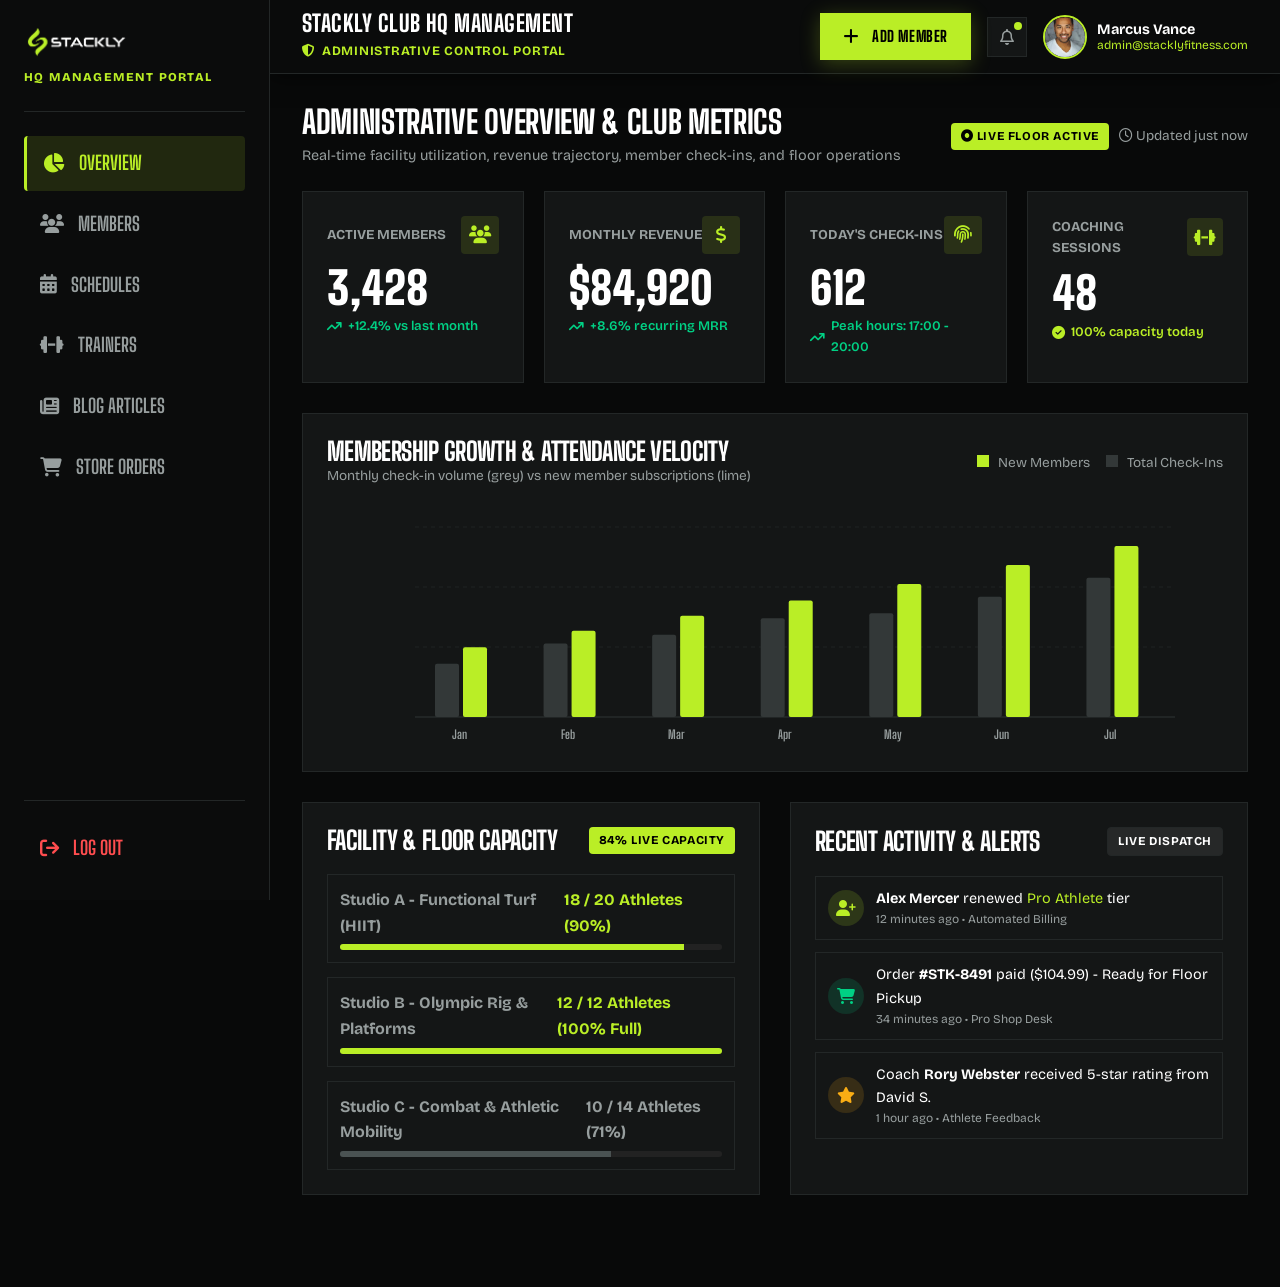
==== admin-dashboard.html @ 4cd37dce "Add files via upload" ====
<!DOCTYPE html>
<html lang="en">
<head>
  <meta charset="UTF-8">
  <meta name="viewport" content="width=device-width, initial-scale=1.0">
  <title>Admin Dashboard – Stackly Fitness Club Management</title>
  
  <link rel="preconnect" href="https://fonts.googleapis.com">
  <link rel="preconnect" href="https://fonts.gstatic.com" crossorigin>
  <link href="https://fonts.googleapis.com/css2?family=Big+Shoulders+Display:wght@400;600;700;800;900&family=Bricolage+Grotesque:opsz,wght@12..96,300;400;500;600;700;800&display=swap" rel="stylesheet">
    <!-- Google Material Symbols Outlined -->
  <link rel="stylesheet" href="https://fonts.googleapis.com/css2?family=Material+Symbols+Outlined:opsz,wght,FILL,GRAD@20..48,100..700,0..1,-50..200">
<link rel="stylesheet" href="https://cdnjs.cloudflare.com/ajax/libs/font-awesome/6.5.1/css/all.min.css">
  
  <link rel="stylesheet" href="css/style.css">
  <link rel="stylesheet" href="css/pages.css">
</head>
<body>

  <div class="dashboard-layout">
    <!-- Sidebar -->
    <aside class="dashboard-sidebar">
      <div>
        <div class="dashboard-logo-area">
          <a href="index.html" class="site-logo">
            <img src="images/stackly-logo-dark.webp" alt="Stackly Logo" style="height: 36px;">
          </a>
          <div style="font-size: 0.75rem; text-transform: uppercase; color: var(--color-primary); font-weight: 800; letter-spacing: 0.1em; margin-top: 8px;">
            HQ MANAGEMENT PORTAL
          </div>
        </div>

        <nav class="dashboard-menu">
          <a href="#overview-section" class="dash-menu-item active" data-tab="overview-section">
            <i class="fa-solid fa-chart-pie"></i> Overview
          </a>
          <a href="#members-section" class="dash-menu-item" data-tab="members-section">
            <i class="fa-solid fa-users"></i> Members
          </a>
          <a href="#schedules-section" class="dash-menu-item" data-tab="schedules-section">
            <i class="fa-solid fa-calendar-days"></i> Schedules
          </a>
          <a href="#trainers-section" class="dash-menu-item" data-tab="trainers-section">
            <i class="fa-solid fa-dumbbell"></i> Trainers
          </a>
          <a href="#blog-section" class="dash-menu-item" data-tab="blog-section">
            <i class="fa-solid fa-newspaper"></i> Blog Articles
          </a>
          <a href="#orders-section" class="dash-menu-item" data-tab="orders-section">
            <i class="fa-solid fa-cart-shopping"></i> Store Orders
          </a>
        </nav>
      </div>

      <div>
        <div style="padding-top: 20px; border-top: 1px solid var(--color-dark-border);">
          <a href="login.html" class="dash-menu-item" style="color: var(--color-danger);">
            <i class="fa-solid fa-arrow-right-from-bracket"></i> Log Out
          </a>
        </div>
      </div>
    </aside>

    <!-- Main Content -->
    <main class="dashboard-main">
      <!-- Topbar -->
      <div class="dashboard-topbar">
        <div style="display: flex; align-items: center; gap: 16px;">
          <button id="sidebar-toggle-btn" class="btn btn-outline btn-sm" style="padding: 8px 12px;" aria-label="Toggle Navigation">
            <i class="fa-solid fa-bars"></i>
          </button>
          <div>
            <h2 style="font-size: 1.45rem; color: #fff; margin-bottom: 2px; font-family: var(--font-heading); text-transform: uppercase; letter-spacing: 0.02em;">STACKLY CLUB HQ MANAGEMENT</h2>
            <span style="font-size: 0.8rem; color: var(--color-primary); font-weight: 700; text-transform: uppercase; letter-spacing: 0.06em; display: inline-flex; align-items: center; gap: 6px;">
              <i class="fa-solid fa-shield-halved"></i> Administrative Control Portal
            </span>
          </div>
        </div>

        <div class="dash-user-area">
          <a href="404.html" id="btn-add-member-modal" class="btn btn-primary btn-sm" style="text-decoration: none;">
            <i class="fa-solid fa-plus"></i> Add Member
          </a>

          <div id="admin-bell-btn" style="position: relative; width: 40px; height: 40px; display: flex; align-items: center; justify-content: center; background-color: var(--color-dark-surface); border: 1px solid var(--color-dark-border); cursor: pointer;" title="Notifications">
            <i class="fa-regular fa-bell"></i>
            <span style="position: absolute; top: 4px; right: 4px; width: 8px; height: 8px; background-color: var(--color-primary); border-radius: 50%;"></span>
          </div>

          <div style="display: flex; align-items: center; gap: 10px;">
            <img src="images/avatar-2.webp" alt="Admin Avatar" class="dash-avatar">
            <div style="display: flex; flex-direction: column; justify-content: center; min-width: 0;">
              <div id="admin-profile-name" style="font-weight: 700; color: #fff; font-size: 0.9rem; line-height: 1.2; white-space: nowrap; overflow: hidden; text-overflow: ellipsis; max-width: 180px;">Marcus Vance</div>
              <div id="admin-profile-email" style="font-size: 0.75rem; color: var(--color-primary); line-height: 1.2; white-space: nowrap; overflow: hidden; text-overflow: ellipsis; max-width: 180px;">admin@stacklyfitness.com</div>
            </div>
          </div>
        </div>
      </div>

      <!-- Dashboard Content Area -->
      <div class="dashboard-content">

        <!-- ================= 1. OVERVIEW SECTION ================= -->
        <section id="overview-section" class="dash-tab-content active">
          <div class="dash-section-header">
            <div>
              <h2 class="dash-section-title">ADMINISTRATIVE OVERVIEW &amp; CLUB METRICS</h2>
              <p class="dash-section-subtitle">Real-time facility utilization, revenue trajectory, member check-ins, and floor operations</p>
            </div>
            <div style="display: flex; align-items: center; gap: 10px;">
              <span class="badge badge-lime"><i class="fa-solid fa-circle-dot fa-fade"></i> LIVE FLOOR ACTIVE</span>
              <span style="font-size: 0.85rem; color: var(--color-text-light);"><i class="fa-regular fa-clock"></i> Updated just now</span>
            </div>
          </div>

          <!-- Metrics Row -->
          <div class="dash-metrics-grid">
            <div class="metric-card">
              <div class="metric-header">
                <span class="text-muted" style="font-size: 0.85rem; text-transform: uppercase; font-weight: 700;">Active Members</span>
                <div class="metric-icon"><i class="fa-solid fa-users"></i></div>
              </div>
              <div class="metric-value" id="admin-active-members-count">3,428</div>
              <div class="metric-change up"><i class="fa-solid fa-arrow-trend-up"></i> +12.4% vs last month</div>
            </div>

            <div class="metric-card">
              <div class="metric-header">
                <span class="text-muted" style="font-size: 0.85rem; text-transform: uppercase; font-weight: 700;">Monthly Revenue</span>
                <div class="metric-icon"><i class="fa-solid fa-dollar-sign"></i></div>
              </div>
              <div class="metric-value">$84,920</div>
              <div class="metric-change up"><i class="fa-solid fa-arrow-trend-up"></i> +8.6% recurring MRR</div>
            </div>

            <div class="metric-card">
              <div class="metric-header">
                <span class="text-muted" style="font-size: 0.85rem; text-transform: uppercase; font-weight: 700;">Today's Check-Ins</span>
                <div class="metric-icon"><i class="fa-solid fa-fingerprint"></i></div>
              </div>
              <div class="metric-value">612</div>
              <div class="metric-change up"><i class="fa-solid fa-arrow-trend-up"></i> Peak hours: 17:00 - 20:00</div>
            </div>

            <div class="metric-card">
              <div class="metric-header">
                <span class="text-muted" style="font-size: 0.85rem; text-transform: uppercase; font-weight: 700;">Coaching Sessions</span>
                <div class="metric-icon"><i class="fa-solid fa-dumbbell"></i></div>
              </div>
              <div class="metric-value">48</div>
              <div class="metric-change" style="color: var(--color-primary);"><i class="fa-solid fa-circle-check"></i> 100% capacity today</div>
            </div>
          </div>

          <!-- SVG Analytics Chart -->
          <div class="chart-box">
            <div class="dash-card-header">
              <div>
                <h3 class="dash-card-title">MEMBERSHIP GROWTH &amp; ATTENDANCE VELOCITY</h3>
                <p style="font-size: 0.85rem; color: var(--color-text-light);">Monthly check-in volume (grey) vs new member subscriptions (lime)</p>
              </div>
              <div style="display: flex; gap: 16px; font-size: 0.85rem; align-items: center;">
                <span><span style="display:inline-block; width: 12px; height: 12px; background-color: var(--color-primary); margin-right: 6px;"></span> New Members</span>
                <span><span style="display:inline-block; width: 12px; height: 12px; background-color: #333838; margin-right: 6px;"></span> Total Check-Ins</span>
              </div>
            </div>
            <div id="admin-analytics-chart" class="svg-chart-wrap">
              <!-- Injected by js/dashboard.js -->
            </div>
          </div>

          <!-- Overview 2-Column Summary Cards -->
          <div class="dash-two-col">
            <!-- Facility Live Status -->
            <div class="dash-table-card">
              <div class="dash-card-header">
                <h3 class="dash-card-title">FACILITY &amp; FLOOR CAPACITY</h3>
                <span class="badge badge-lime">84% Live Capacity</span>
              </div>
              <div style="display: flex; flex-direction: column; gap: 14px;">
                <div style="padding: 12px; background-color: var(--color-dark-surface); border: 1px solid var(--color-dark-border);">
                  <div style="display: flex; justify-content: space-between; margin-bottom: 6px;">
                    <strong>Studio A - Functional Turf (HIIT)</strong>
                    <span class="text-lime" style="font-weight: 700;">18 / 20 Athletes (90%)</span>
                  </div>
                  <div style="width: 100%; height: 6px; background-color: #222; border-radius: 3px; overflow: hidden;">
                    <div style="width: 90%; height: 100%; background-color: var(--color-primary);"></div>
                  </div>
                </div>
                <div style="padding: 12px; background-color: var(--color-dark-surface); border: 1px solid var(--color-dark-border);">
                  <div style="display: flex; justify-content: space-between; margin-bottom: 6px;">
                    <strong>Studio B - Olympic Rig &amp; Platforms</strong>
                    <span class="text-lime" style="font-weight: 700;">12 / 12 Athletes (100% Full)</span>
                  </div>
                  <div style="width: 100%; height: 6px; background-color: #222; border-radius: 3px; overflow: hidden;">
                    <div style="width: 100%; height: 100%; background-color: var(--color-primary);"></div>
                  </div>
                </div>
                <div style="padding: 12px; background-color: var(--color-dark-surface); border: 1px solid var(--color-dark-border);">
                  <div style="display: flex; justify-content: space-between; margin-bottom: 6px;">
                    <strong>Studio C - Combat &amp; Athletic Mobility</strong>
                    <span style="color: var(--color-text-light); font-weight: 700;">10 / 14 Athletes (71%)</span>
                  </div>
                  <div style="width: 100%; height: 6px; background-color: #222; border-radius: 3px; overflow: hidden;">
                    <div style="width: 71%; height: 100%; background-color: #4a5252;"></div>
                  </div>
                </div>
              </div>
            </div>

            <!-- Operations Dispatch & Activity Log -->
            <div class="dash-table-card">
              <div class="dash-card-header">
                <h3 class="dash-card-title">RECENT ACTIVITY &amp; ALERTS</h3>
                <span class="badge badge-dark">Live Dispatch</span>
              </div>
              <div style="display: flex; flex-direction: column; gap: 12px;">
                <div style="display: flex; align-items: center; gap: 12px; padding: 10px 12px; background-color: var(--color-dark-surface); border: 1px solid var(--color-dark-border);">
                  <div style="width: 36px; height: 36px; border-radius: 50%; background-color: rgba(186, 238, 38, 0.15); color: var(--color-primary); display: flex; align-items: center; justify-content: center;"><i class="fa-solid fa-user-plus"></i></div>
                  <div style="flex: 1;">
                    <div style="font-size: 0.9rem; color: #fff;"><strong>Alex Mercer</strong> renewed <span class="text-lime">Pro Athlete</span> tier</div>
                    <div style="font-size: 0.75rem; color: var(--color-text-light);">12 minutes ago • Automated Billing</div>
                  </div>
                </div>
                <div style="display: flex; align-items: center; gap: 12px; padding: 10px 12px; background-color: var(--color-dark-surface); border: 1px solid var(--color-dark-border);">
                  <div style="width: 36px; height: 36px; border-radius: 50%; background-color: rgba(0, 208, 132, 0.15); color: var(--color-success); display: flex; align-items: center; justify-content: center;"><i class="fa-solid fa-cart-shopping"></i></div>
                  <div style="flex: 1;">
                    <div style="font-size: 0.9rem; color: #fff;">Order <strong>#STK-8491</strong> paid ($104.99) - Ready for Floor Pickup</div>
                    <div style="font-size: 0.75rem; color: var(--color-text-light);">34 minutes ago • Pro Shop Desk</div>
                  </div>
                </div>
                <div style="display: flex; align-items: center; gap: 12px; padding: 10px 12px; background-color: var(--color-dark-surface); border: 1px solid var(--color-dark-border);">
                  <div style="width: 36px; height: 36px; border-radius: 50%; background-color: rgba(250, 173, 20, 0.15); color: #faad14; display: flex; align-items: center; justify-content: center;"><i class="fa-solid fa-star"></i></div>
                  <div style="flex: 1;">
                    <div style="font-size: 0.9rem; color: #fff;">Coach <strong>Rory Webster</strong> received 5-star rating from David S.</div>
                    <div style="font-size: 0.75rem; color: var(--color-text-light);">1 hour ago • Athlete Feedback</div>
                  </div>
                </div>
              </div>
            </div>
          </div>
        </section>

        <!-- ================= 2. MEMBERS SECTION ================= -->
        <section id="members-section" class="dash-tab-content">
          <div class="dash-section-header">
            <div>
              <h2 class="dash-section-title">ATHLETE &amp; MEMBER ROSTER</h2>
              <p class="dash-section-subtitle">Manage memberships, plan tiers, personal trainer assignments, and registration status</p>
            </div>
            <a href="404.html" class="btn btn-primary btn-sm btn-trigger-add-member" style="text-decoration: none;">
              <i class="fa-solid fa-plus"></i> Register New Member
            </a>
          </div>

          <!-- Members Quick Stats -->
          <div class="dash-metrics-grid">
            <div class="metric-card">
              <div class="metric-header">
                <span class="text-muted" style="font-size: 0.85rem; text-transform: uppercase; font-weight: 700;">Total Members</span>
                <div class="metric-icon"><i class="fa-solid fa-address-book"></i></div>
              </div>
              <div class="metric-value">3,428</div>
              <div class="metric-change up"><i class="fa-solid fa-arrow-trend-up"></i> +46 this week</div>
            </div>
            <div class="metric-card">
              <div class="metric-header">
                <span class="text-muted" style="font-size: 0.85rem; text-transform: uppercase; font-weight: 700;">Active Subscriptions</span>
                <div class="metric-icon"><i class="fa-solid fa-id-card"></i></div>
              </div>
              <div class="metric-value">3,110</div>
              <div class="metric-change up"><i class="fa-solid fa-circle-check"></i> 90.7% retention</div>
            </div>
            <div class="metric-card">
              <div class="metric-header">
                <span class="text-muted" style="font-size: 0.85rem; text-transform: uppercase; font-weight: 700;">Pending Induction</span>
                <div class="metric-icon"><i class="fa-solid fa-clock"></i></div>
              </div>
              <div class="metric-value">184</div>
              <div class="metric-change" style="color: #faad14;"><i class="fa-solid fa-bell"></i> Scan required</div>
            </div>
            <div class="metric-card">
              <div class="metric-header">
                <span class="text-muted" style="font-size: 0.85rem; text-transform: uppercase; font-weight: 700;">Grace Period / Expired</span>
                <div class="metric-icon"><i class="fa-solid fa-triangle-exclamation"></i></div>
              </div>
              <div class="metric-value">134</div>
              <div class="metric-change down"><i class="fa-solid fa-arrow-trend-down"></i> -3.8% churn</div>
            </div>
          </div>

          <!-- Members Table Card -->
          <div class="dash-table-card">
            <div class="dash-card-header">
              <div>
                <h3 class="dash-card-title">REGISTERED ATHLETES DIRECTORY</h3>
                <p style="font-size: 0.85rem; color: var(--color-text-light);">Search, filter, edit, or remove member accounts</p>
              </div>
              <div style="display: flex; gap: 8px; flex-wrap: wrap;">
                <button class="shop-pill dash-filter-btn active" data-filter-group="members" data-status="all" style="font-size: 0.85rem; padding: 6px 14px;">All</button>
                <button class="shop-pill dash-filter-btn" data-filter-group="members" data-status="active" style="font-size: 0.85rem; padding: 6px 14px;">Active</button>
                <button class="shop-pill dash-filter-btn" data-filter-group="members" data-status="pending" style="font-size: 0.85rem; padding: 6px 14px;">Pending</button>
                <button class="shop-pill dash-filter-btn" data-filter-group="members" data-status="expired" style="font-size: 0.85rem; padding: 6px 14px;">Expired</button>
              </div>
            </div>

            <div style="overflow-x: auto;">
              <table class="dash-table" id="members-table">
                <thead>
                  <tr>
                    <th>Member Name</th>
                    <th>Email</th>
                    <th>Tier Plan</th>
                    <th>Trainer Assigned</th>
                    <th>Joined Date</th>
                    <th>Status</th>
                    <th>Actions</th>
                  </tr>
                </thead>
                <tbody id="members-table-body">
                  <tr class="member-data-row" data-status="active">
                    <td>
                      <div style="display: flex; align-items: center; gap: 10px;">
                        <img src="images/avatar-1.webp" alt="Alex Mercer" style="width: 32px; height: 32px; border-radius: 50%; object-fit: cover;">
                        <strong>Alex Mercer</strong>
                      </div>
                    </td>
                    <td>alex.athlete@stackly.com</td>
                    <td><span class="badge badge-lime">Pro Athlete</span></td>
                    <td>Rory Webster</td>
                    <td style="color: var(--color-text-light); font-size: 0.85rem;">Oct 12, 2026</td>
                    <td><span class="status-badge status-active">Active</span></td>
                    <td>
                      <a href="404.html" class="btn btn-outline btn-sm btn-delete-row" title="Delete record"><i class="fa-solid fa-trash"></i></a>
                    </td>
                  </tr>
                  <tr class="member-data-row" data-status="active">
                    <td>
                      <div style="display: flex; align-items: center; gap: 10px;">
                        <img src="images/avatar-2.webp" alt="Sarah Jenkins" style="width: 32px; height: 32px; border-radius: 50%; object-fit: cover;">
                        <strong>Sarah Jenkins</strong>
                      </div>
                    </td>
                    <td>sarah.j@example.com</td>
                    <td><span class="badge badge-dark">Starter Tier</span></td>
                    <td>Unassigned</td>
                    <td style="color: var(--color-text-light); font-size: 0.85rem;">Oct 20, 2026</td>
                    <td><span class="status-badge status-active">Active</span></td>
                    <td>
                      <a href="404.html" class="btn btn-outline btn-sm btn-delete-row" title="Delete record"><i class="fa-solid fa-trash"></i></a>
                    </td>
                  </tr>
                  <tr class="member-data-row" data-status="pending">
                    <td>
                      <div style="display: flex; align-items: center; gap: 10px;">
                        <div style="width: 32px; height: 32px; border-radius: 50%; background: #2a2e2e; display: flex; align-items: center; justify-content: center; font-weight: 700; font-size: 0.8rem; color: #fff;">DS</div>
                        <strong>David Sterling</strong>
                      </div>
                    </td>
                    <td>david.s@example.com</td>
                    <td><span class="badge badge-lime">Elite VIP</span></td>
                    <td>Madelyn Donin</td>
                    <td style="color: var(--color-text-light); font-size: 0.85rem;">Nov 01, 2026</td>
                    <td><span class="status-badge status-pending">Pending Scan</span></td>
                    <td>
                      <a href="404.html" class="btn btn-outline btn-sm btn-delete-row" title="Delete record"><i class="fa-solid fa-trash"></i></a>
                    </td>
                  </tr>
                  <tr class="member-data-row" data-status="expired">
                    <td>
                      <div style="display: flex; align-items: center; gap: 10px;">
                        <div style="width: 32px; height: 32px; border-radius: 50%; background: #2a2e2e; display: flex; align-items: center; justify-content: center; font-weight: 700; font-size: 0.8rem; color: #fff;">JR</div>
                        <strong>Jessica Ryan</strong>
                      </div>
                    </td>
                    <td>jessica.r@example.com</td>
                    <td><span class="badge badge-dark">Pro Athlete</span></td>
                    <td>Adam Walker</td>
                    <td style="color: var(--color-text-light); font-size: 0.85rem;">Sep 15, 2026</td>
                    <td><span class="status-badge status-expired">Expired</span></td>
                    <td>
                      <a href="404.html" class="btn btn-outline btn-sm btn-delete-row" title="Delete record"><i class="fa-solid fa-trash"></i></a>
                    </td>
                  </tr>
                  <tr class="member-data-row" data-status="active">
                    <td>
                      <div style="display: flex; align-items: center; gap: 10px;">
                        <div style="width: 32px; height: 32px; border-radius: 50%; background: #2a2e2e; display: flex; align-items: center; justify-content: center; font-weight: 700; font-size: 0.8rem; color: #fff;">BO</div>
                        <strong>Brian O'Connor</strong>
                      </div>
                    </td>
                    <td>brian.o@example.com</td>
                    <td><span class="badge badge-lime">Elite VIP</span></td>
                    <td>Elena Rostova</td>
                    <td style="color: var(--color-text-light); font-size: 0.85rem;">Oct 28, 2026</td>
                    <td><span class="status-badge status-active">Active</span></td>
                    <td>
                      <a href="404.html" class="btn btn-outline btn-sm btn-delete-row" title="Delete record"><i class="fa-solid fa-trash"></i></a>
                    </td>
                  </tr>
                  <tr class="member-data-row" data-status="active">
                    <td>
                      <div style="display: flex; align-items: center; gap: 10px;">
                        <div style="width: 32px; height: 32px; border-radius: 50%; background: #2a2e2e; display: flex; align-items: center; justify-content: center; font-weight: 700; font-size: 0.8rem; color: #fff;">MV</div>
                        <strong>Marcus Vance Jr.</strong>
                      </div>
                    </td>
                    <td>marcus.v@example.com</td>
                    <td><span class="badge badge-lime">Pro Athlete</span></td>
                    <td>Rory Webster</td>
                    <td style="color: var(--color-text-light); font-size: 0.85rem;">Nov 02, 2026</td>
                    <td><span class="status-badge status-active">Active</span></td>
                    <td>
                      <a href="404.html" class="btn btn-outline btn-sm btn-delete-row" title="Delete record"><i class="fa-solid fa-trash"></i></a>
                    </td>
                  </tr>
                  <tr class="member-data-row" data-status="active">
                    <td>
                      <div style="display: flex; align-items: center; gap: 10px;">
                        <div style="width: 32px; height: 32px; border-radius: 50%; background: #2a2e2e; display: flex; align-items: center; justify-content: center; font-weight: 700; font-size: 0.8rem; color: #fff;">CZ</div>
                        <strong>Chloe Zhao</strong>
                      </div>
                    </td>
                    <td>chloe.z@example.com</td>
                    <td><span class="badge badge-dark">Starter Tier</span></td>
                    <td>Adam Walker</td>
                    <td style="color: var(--color-text-light); font-size: 0.85rem;">Nov 04, 2026</td>
                    <td><span class="status-badge status-active">Active</span></td>
                    <td>
                      <a href="404.html" class="btn btn-outline btn-sm btn-delete-row" title="Delete record"><i class="fa-solid fa-trash"></i></a>
                    </td>
                  </tr>
                </tbody>
              </table>
            </div>
          </div>
        </section>

        <!-- ================= 3. SCHEDULES SECTION ================= -->
        <section id="schedules-section" class="dash-tab-content">
          <span id="schedule-section" style="position: absolute; top: -80px; visibility: hidden;"></span>
          <div class="dash-section-header">
            <div>
              <h2 class="dash-section-title">MASTER CLASS &amp; TRAINING SCHEDULE</h2>
              <p class="dash-section-subtitle">Real-time floor scheduling, studio zoning, coach allocation, and athlete booking rosters</p>
            </div>
            <a href="404.html" class="btn btn-primary btn-sm" style="text-decoration: none;">
              <i class="fa-solid fa-calendar-plus"></i> Schedule New Class
            </a>
          </div>

          <!-- Schedules Quick Metrics -->
          <div class="dash-metrics-grid">
            <div class="metric-card">
              <div class="metric-header">
                <span class="text-muted" style="font-size: 0.85rem; text-transform: uppercase; font-weight: 700;">Classes Today</span>
                <div class="metric-icon"><i class="fa-solid fa-calendar-days"></i></div>
              </div>
              <div class="metric-value">18</div>
              <div class="metric-change up"><i class="fa-solid fa-bolt"></i> 100% on schedule</div>
            </div>
            <div class="metric-card">
              <div class="metric-header">
                <span class="text-muted" style="font-size: 0.85rem; text-transform: uppercase; font-weight: 700;">Athlete Bookings</span>
                <div class="metric-icon"><i class="fa-solid fa-users-viewfinder"></i></div>
              </div>
              <div class="metric-value">246</div>
              <div class="metric-change up"><i class="fa-solid fa-arrow-trend-up"></i> +18 vs yesterday</div>
            </div>
            <div class="metric-card">
              <div class="metric-header">
                <span class="text-muted" style="font-size: 0.85rem; text-transform: uppercase; font-weight: 700;">Floor Fill Rate</span>
                <div class="metric-icon"><i class="fa-solid fa-chart-pie"></i></div>
              </div>
              <div class="metric-value">92%</div>
              <div class="metric-change" style="color: var(--color-primary);"><i class="fa-solid fa-fire"></i> High demand</div>
            </div>
            <div class="metric-card">
              <div class="metric-header">
                <span class="text-muted" style="font-size: 0.85rem; text-transform: uppercase; font-weight: 700;">Active Studios</span>
                <div class="metric-icon"><i class="fa-solid fa-door-open"></i></div>
              </div>
              <div class="metric-value">4 / 4</div>
              <div class="metric-change up"><i class="fa-solid fa-circle-check"></i> All operational</div>
            </div>
          </div>

          <!-- Schedules Table Card -->
          <div class="dash-table-card">
            <div class="dash-card-header">
              <div>
                <h3 class="dash-card-title">TODAY'S MASTER CLASS TIMETABLE</h3>
                <p style="font-size: 0.85rem; color: var(--color-text-light);">Live class schedule across Studio A, Studio B, Studio C, and Main Floor</p>
              </div>
              <div style="display: flex; gap: 8px; flex-wrap: wrap;">
                <button class="shop-pill dash-filter-btn active" data-filter-group="schedules" data-status="all" style="font-size: 0.85rem; padding: 6px 14px;">All Sessions</button>
                <button class="shop-pill dash-filter-btn" data-filter-group="schedules" data-status="morning" style="font-size: 0.85rem; padding: 6px 14px;">Morning</button>
                <button class="shop-pill dash-filter-btn" data-filter-group="schedules" data-status="afternoon" style="font-size: 0.85rem; padding: 6px 14px;">Afternoon</button>
                <button class="shop-pill dash-filter-btn" data-filter-group="schedules" data-status="evening" style="font-size: 0.85rem; padding: 6px 14px;">Evening</button>
              </div>
            </div>

            <div style="overflow-x: auto;">
              <table class="dash-table" id="schedules-table">
                <thead>
                  <tr>
                    <th>Time Slot</th>
                    <th>Class / Session Name</th>
                    <th>Studio / Zone</th>
                    <th>Lead Coach</th>
                    <th>Bookings / Cap</th>
                    <th>Intensity &amp; Focus</th>
                    <th>Status</th>
                    <th>Actions</th>
                  </tr>
                </thead>
                <tbody id="schedules-table-body">
                  <tr class="schedule-data-row" data-status="morning">
                    <td><strong style="color: var(--color-primary); font-family: var(--font-heading); font-size: 1.1rem;">06:00 AM - 07:00 AM</strong></td>
                    <td><strong>Sunrise HIIT Shred</strong></td>
                    <td><span class="badge badge-dark">Studio A - Functional Turf</span></td>
                    <td>
                      <div style="display: flex; align-items: center; gap: 8px;">
                        <img src="images/trainer-1.webp" alt="Rory Webster" style="width: 28px; height: 28px; border-radius: 50%; object-fit: cover;">
                        <span>Rory Webster</span>
                      </div>
                    </td>
                    <td><strong style="color: #fff;">18</strong> / 20 Registered</td>
                    <td><span class="badge badge-lime">Max Cardio</span></td>
                    <td><span class="status-badge status-active">Completed</span></td>
                    <td>
                      <a href="404.html" class="btn btn-outline btn-sm" title="View Roster"><i class="fa-solid fa-list-check"></i></a>
                    </td>
                  </tr>
                  <tr class="schedule-data-row" data-status="morning">
                    <td><strong style="color: var(--color-primary); font-family: var(--font-heading); font-size: 1.1rem;">08:30 AM - 09:45 AM</strong></td>
                    <td><strong>Olympic Barbell Mastery</strong></td>
                    <td><span class="badge badge-dark">Studio B - Olympic Rig</span></td>
                    <td>
                      <div style="display: flex; align-items: center; gap: 8px;">
                        <img src="images/trainer-3.webp" alt="Adam Walker" style="width: 28px; height: 28px; border-radius: 50%; object-fit: cover;">
                        <span>Adam Walker</span>
                      </div>
                    </td>
                    <td><strong style="color: var(--color-primary);">12 / 12 (Full)</strong></td>
                    <td><span class="badge badge-lime">Strength &amp; Power</span></td>
                    <td><span class="status-badge status-active">In Progress</span></td>
                    <td>
                      <a href="404.html" class="btn btn-outline btn-sm" title="View Roster"><i class="fa-solid fa-list-check"></i></a>
                    </td>
                  </tr>
                  <tr class="schedule-data-row" data-status="morning">
                    <td><strong style="color: var(--color-primary); font-family: var(--font-heading); font-size: 1.1rem;">10:30 AM - 11:30 AM</strong></td>
                    <td><strong>Core &amp; Functional Calisthenics</strong></td>
                    <td><span class="badge badge-dark">Studio A - Functional Turf</span></td>
                    <td>
                      <div style="display: flex; align-items: center; gap: 8px;">
                        <img src="images/trainer-2.webp" alt="Elena Rostova" style="width: 28px; height: 28px; border-radius: 50%; object-fit: cover;">
                        <span>Elena Rostova</span>
                      </div>
                    </td>
                    <td><strong style="color: var(--color-primary);">16 / 16 (Full)</strong></td>
                    <td><span class="badge badge-lime">Gymnastic Core</span></td>
                    <td><span class="status-badge status-active">In Progress</span></td>
                    <td>
                      <a href="404.html" class="btn btn-outline btn-sm" title="View Roster"><i class="fa-solid fa-list-check"></i></a>
                    </td>
                  </tr>
                  <tr class="schedule-data-row" data-status="afternoon">
                    <td><strong style="color: var(--color-primary); font-family: var(--font-heading); font-size: 1.1rem;">01:00 PM - 02:00 PM</strong></td>
                    <td><strong>Athletic Mobility &amp; Joint Flow</strong></td>
                    <td><span class="badge badge-dark">Studio C - Combat &amp; Mobility</span></td>
                    <td>
                      <div style="display: flex; align-items: center; gap: 8px;">
                        <img src="images/trainer-2.webp" alt="Madelyn Donin" style="width: 28px; height: 28px; border-radius: 50%; object-fit: cover;">
                        <span>Madelyn Donin</span>
                      </div>
                    </td>
                    <td><strong style="color: #fff;">10</strong> / 14 Registered</td>
                    <td><span class="badge badge-dark">Recovery Flow</span></td>
                    <td><span class="status-badge status-pending">Upcoming</span></td>
                    <td>
                      <a href="404.html" class="btn btn-outline btn-sm" title="View Roster"><i class="fa-solid fa-list-check"></i></a>
                    </td>
                  </tr>
                  <tr class="schedule-data-row" data-status="evening">
                    <td><strong style="color: var(--color-primary); font-family: var(--font-heading); font-size: 1.1rem;">05:30 PM - 06:45 PM</strong></td>
                    <td><strong>Hypertrophy Power Chest &amp; Arms</strong></td>
                    <td><span class="badge badge-dark">Main Strength Floor</span></td>
                    <td>
                      <div style="display: flex; align-items: center; gap: 8px;">
                        <img src="images/trainer-2.webp" alt="Madelyn Donin" style="width: 28px; height: 28px; border-radius: 50%; object-fit: cover;">
                        <span>Madelyn Donin</span>
                      </div>
                    </td>
                    <td><strong style="color: #fff;">15</strong> / 16 Registered</td>
                    <td><span class="badge badge-lime">Hypertrophy</span></td>
                    <td><span class="status-badge status-pending">Upcoming</span></td>
                    <td>
                      <a href="404.html" class="btn btn-outline btn-sm" title="View Roster"><i class="fa-solid fa-list-check"></i></a>
                    </td>
                  </tr>
                  <tr class="schedule-data-row" data-status="evening">
                    <td><strong style="color: var(--color-primary); font-family: var(--font-heading); font-size: 1.1rem;">07:00 PM - 08:15 PM</strong></td>
                    <td><strong>Elite Conditioning &amp; Boxing Blitz</strong></td>
                    <td><span class="badge badge-dark">Studio C - Combat &amp; Mobility</span></td>
                    <td>
                      <div style="display: flex; align-items: center; gap: 8px;">
                        <img src="images/trainer-1.webp" alt="Rory Webster" style="width: 28px; height: 28px; border-radius: 50%; object-fit: cover;">
                        <span>Rory Webster</span>
                      </div>
                    </td>
                    <td><strong style="color: var(--color-primary);">20 / 20 (Full)</strong></td>
                    <td><span class="badge badge-lime">Combat Endurance</span></td>
                    <td><span class="status-badge status-pending">Upcoming</span></td>
                    <td>
                      <a href="404.html" class="btn btn-outline btn-sm" title="View Roster"><i class="fa-solid fa-list-check"></i></a>
                    </td>
                  </tr>
                  <tr class="schedule-data-row" data-status="evening">
                    <td><strong style="color: var(--color-primary); font-family: var(--font-heading); font-size: 1.1rem;">08:30 PM - 09:30 PM</strong></td>
                    <td><strong>Late Night Heavy Squats &amp; Deadlifts</strong></td>
                    <td><span class="badge badge-dark">Studio B - Olympic Rig</span></td>
                    <td>
                      <div style="display: flex; align-items: center; gap: 8px;">
                        <img src="images/trainer-3.webp" alt="Adam Walker" style="width: 28px; height: 28px; border-radius: 50%; object-fit: cover;">
                        <span>Adam Walker</span>
                      </div>
                    </td>
                    <td><strong style="color: #fff;">9</strong> / 12 Registered</td>
                    <td><span class="badge badge-dark">Heavy Power</span></td>
                    <td><span class="status-badge status-pending">Upcoming</span></td>
                    <td>
                      <a href="404.html" class="btn btn-outline btn-sm" title="View Roster"><i class="fa-solid fa-list-check"></i></a>
                    </td>
                  </tr>
                </tbody>
              </table>
            </div>
          </div>
        </section>

        <!-- ================= 4. TRAINERS SECTION ================= -->
        <section id="trainers-section" class="dash-tab-content">
          <div class="dash-section-header">
            <div>
              <h2 class="dash-section-title">COACH ROSTER &amp; PERFORMANCE DIRECTORY</h2>
              <p class="dash-section-subtitle">Staff trainer assignments, weekly coaching loads, active client rosters, and athlete ratings</p>
            </div>
            <a href="404.html" class="btn btn-outline btn-sm">
              <i class="fa-solid fa-arrow-up-right-from-square"></i> View Public Bios
            </a>
          </div>

          <!-- Trainer Metrics -->
          <div class="dash-metrics-grid">
            <div class="metric-card">
              <div class="metric-header">
                <span class="text-muted" style="font-size: 0.85rem; text-transform: uppercase; font-weight: 700;">Certified Coaches</span>
                <div class="metric-icon"><i class="fa-solid fa-dumbbell"></i></div>
              </div>
              <div class="metric-value">6</div>
              <div class="metric-change up"><i class="fa-solid fa-circle-check"></i> All active &amp; certified</div>
            </div>
            <div class="metric-card">
              <div class="metric-header">
                <span class="text-muted" style="font-size: 0.85rem; text-transform: uppercase; font-weight: 700;">Active Client Roster</span>
                <div class="metric-icon"><i class="fa-solid fa-user-group"></i></div>
              </div>
              <div class="metric-value">142</div>
              <div class="metric-change up"><i class="fa-solid fa-arrow-trend-up"></i> +12 new clients</div>
            </div>
            <div class="metric-card">
              <div class="metric-header">
                <span class="text-muted" style="font-size: 0.85rem; text-transform: uppercase; font-weight: 700;">Average Rating</span>
                <div class="metric-icon"><i class="fa-solid fa-star"></i></div>
              </div>
              <div class="metric-value">4.96</div>
              <div class="metric-change" style="color: var(--color-primary);"><i class="fa-solid fa-star"></i> Based on 680 reviews</div>
            </div>
            <div class="metric-card">
              <div class="metric-header">
                <span class="text-muted" style="font-size: 0.85rem; text-transform: uppercase; font-weight: 700;">Weekly Floor Bookings</span>
                <div class="metric-icon"><i class="fa-solid fa-clock"></i></div>
              </div>
              <div class="metric-value">178 hrs</div>
              <div class="metric-change up"><i class="fa-solid fa-fire"></i> 94% roster utilization</div>
            </div>
          </div>

          <!-- Trainers Table Card -->
          <div class="dash-table-card">
            <div class="dash-card-header">
              <div>
                <h3 class="dash-card-title">MASTER COACH ROSTER</h3>
                <p style="font-size: 0.85rem; color: var(--color-text-light);">Monitor client load, specialty domains, weekly hours, and floor availability</p>
              </div>
              <div style="display: flex; gap: 8px; flex-wrap: wrap;">
                <button class="shop-pill dash-filter-btn active" data-filter-group="trainers" data-status="all" style="font-size: 0.85rem; padding: 6px 14px;">All Coaches</button>
                <button class="shop-pill dash-filter-btn" data-filter-group="trainers" data-status="floor" style="font-size: 0.85rem; padding: 6px 14px;">On Floor</button>
                <button class="shop-pill dash-filter-btn" data-filter-group="trainers" data-status="session" style="font-size: 0.85rem; padding: 6px 14px;">In Session</button>
                <button class="shop-pill dash-filter-btn" data-filter-group="trainers" data-status="admin" style="font-size: 0.85rem; padding: 6px 14px;">Admin Duty</button>
              </div>
            </div>

            <div style="overflow-x: auto;">
              <table class="dash-table" id="trainers-table">
                <thead>
                  <tr>
                    <th>Coach</th>
                    <th>Primary Specialization</th>
                    <th>Active Clients</th>
                    <th>Weekly Hours</th>
                    <th>Athlete Rating</th>
                    <th>Availability</th>
                    <th>Actions</th>
                  </tr>
                </thead>
                <tbody id="trainers-table-body">
                  <tr class="trainer-data-row" data-status="floor">
                    <td>
                      <div style="display: flex; align-items: center; gap: 12px;">
                        <img src="images/trainer-1.webp" alt="Rory Webster" style="width: 42px; height: 42px; border-radius: 50%; object-fit: cover; border: 2px solid var(--color-primary);">
                        <div>
                          <strong>Rory Webster</strong>
                          <div style="font-size: 0.8rem; color: var(--color-primary);">Head Performance Director</div>
                        </div>
                      </div>
                    </td>
                    <td>Hypertrophy, Olympic Powerlifting, Conditioning</td>
                    <td><strong style="color: #fff;">28 Athletes</strong></td>
                    <td>38 hrs / week</td>
                    <td><span class="badge badge-lime"><i class="fa-solid fa-star"></i> 4.98 (142 reviews)</span></td>
                    <td><span class="status-badge status-active">On Floor</span></td>
                    <td>
                      <a href="404.html" class="btn btn-outline btn-sm" title="View Client Roster"><i class="fa-solid fa-users"></i></a>
                    </td>
                  </tr>
                  <tr class="trainer-data-row" data-status="session">
                    <td>
                      <div style="display: flex; align-items: center; gap: 12px;">
                        <img src="images/trainer-2.webp" alt="Madelyn Donin" style="width: 42px; height: 42px; border-radius: 50%; object-fit: cover; border: 2px solid var(--color-primary);">
                        <div>
                          <strong>Madelyn Donin</strong>
                          <div style="font-size: 0.8rem; color: var(--color-primary);">Senior Strength Coach</div>
                        </div>
                      </div>
                    </td>
                    <td>Biomechanics, Female Strength, Hypertrophy</td>
                    <td><strong style="color: #fff;">26 Athletes</strong></td>
                    <td>35 hrs / week</td>
                    <td><span class="badge badge-lime"><i class="fa-solid fa-star"></i> 4.95 (118 reviews)</span></td>
                    <td><span class="status-badge status-pending">In Session</span></td>
                    <td>
                      <a href="404.html" class="btn btn-outline btn-sm" title="View Client Roster"><i class="fa-solid fa-users"></i></a>
                    </td>
                  </tr>
                  <tr class="trainer-data-row" data-status="floor">
                    <td>
                      <div style="display: flex; align-items: center; gap: 12px;">
                        <img src="images/trainer-3.webp" alt="Adam Walker" style="width: 42px; height: 42px; border-radius: 50%; object-fit: cover; border: 2px solid var(--color-primary);">
                        <div>
                          <strong>Adam Walker</strong>
                          <div style="font-size: 0.8rem; color: var(--color-primary);">Calisthenics &amp; Power Lead</div>
                        </div>
                      </div>
                    </td>
                    <td>Bodyweight Gymnastics, Olympic Rig, Barbell Power</td>
                    <td><strong style="color: #fff;">24 Athletes</strong></td>
                    <td>32 hrs / week</td>
                    <td><span class="badge badge-lime"><i class="fa-solid fa-star"></i> 4.92 (96 reviews)</span></td>
                    <td><span class="status-badge status-active">On Floor</span></td>
                    <td>
                      <a href="404.html" class="btn btn-outline btn-sm" title="View Client Roster"><i class="fa-solid fa-users"></i></a>
                    </td>
                  </tr>
                  <tr class="trainer-data-row" data-status="session">
                    <td>
                      <div style="display: flex; align-items: center; gap: 12px;">
                        <img src="images/trainer-2.webp" alt="Elena Rostova" style="width: 42px; height: 42px; border-radius: 50%; object-fit: cover; border: 2px solid var(--color-primary);">
                        <div>
                          <strong>Elena Rostova</strong>
                          <div style="font-size: 0.8rem; color: var(--color-primary);">Mobility &amp; Endurance Specialist</div>
                        </div>
                      </div>
                    </td>
                    <td>Fascial Stretch, Sports Rehab, VO2 Max Running</td>
                    <td><strong style="color: #fff;">22 Athletes</strong></td>
                    <td>30 hrs / week</td>
                    <td><span class="badge badge-lime"><i class="fa-solid fa-star"></i> 4.97 (104 reviews)</span></td>
                    <td><span class="status-badge status-pending">In Session</span></td>
                    <td>
                      <a href="404.html" class="btn btn-outline btn-sm" title="View Client Roster"><i class="fa-solid fa-users"></i></a>
                    </td>
                  </tr>
                  <tr class="trainer-data-row" data-status="admin">
                    <td>
                      <div style="display: flex; align-items: center; gap: 12px;">
                        <img src="images/avatar-2.webp" alt="Marcus Vance" style="width: 42px; height: 42px; border-radius: 50%; object-fit: cover; border: 2px solid var(--color-primary);">
                        <div>
                          <strong>Marcus Vance</strong>
                          <div style="font-size: 0.8rem; color: var(--color-primary);">Club Director &amp; Elite Coach</div>
                        </div>
                      </div>
                    </td>
                    <td>Executive Conditioning, Nutrition Architecture</td>
                    <td><strong style="color: #fff;">18 Athletes</strong></td>
                    <td>20 hrs / week</td>
                    <td><span class="badge badge-lime"><i class="fa-solid fa-star"></i> 4.99 (210 reviews)</span></td>
                    <td><span class="status-badge status-active">Admin Duty</span></td>
                    <td>
                      <a href="404.html" class="btn btn-outline btn-sm" title="View Client Roster"><i class="fa-solid fa-users"></i></a>
                    </td>
                  </tr>
                  <tr class="trainer-data-row" data-status="floor">
                    <td>
                      <div style="display: flex; align-items: center; gap: 12px;">
                        <img src="images/trainer-1.webp" alt="Sophia Rivera" style="width: 42px; height: 42px; border-radius: 50%; object-fit: cover; border: 2px solid var(--color-primary);">
                        <div>
                          <strong>Sophia Rivera</strong>
                          <div style="font-size: 0.8rem; color: var(--color-primary);">Combat &amp; Agility Specialist</div>
                        </div>
                      </div>
                    </td>
                    <td>Boxing Conditioning, Kettlebell Kinetics, Agility</td>
                    <td><strong style="color: #fff;">24 Athletes</strong></td>
                    <td>34 hrs / week</td>
                    <td><span class="badge badge-lime"><i class="fa-solid fa-star"></i> 4.94 (88 reviews)</span></td>
                    <td><span class="status-badge status-active">On Floor</span></td>
                    <td>
                      <a href="404.html" class="btn btn-outline btn-sm" title="View Client Roster"><i class="fa-solid fa-users"></i></a>
                    </td>
                  </tr>
                </tbody>
              </table>
            </div>
          </div>
        </section>

        <!-- ================= 5. BLOG ARTICLES SECTION ================= -->
        <section id="blog-section" class="dash-tab-content">
          <div class="dash-section-header">
            <div>
              <h2 class="dash-section-title">EDITORIAL CONTENT &amp; BLOG ARTICLES</h2>
              <p class="dash-section-subtitle">Manage published health journals, training guides, nutrition articles, and athlete spotlights</p>
            </div>
            <div style="display: flex; gap: 10px;">
              <a href="404.html" class="btn btn-outline btn-sm">
                <i class="fa-solid fa-arrow-up-right-from-square"></i> Visit Public Blog
              </a>
              <a href="404.html" class="btn btn-primary btn-sm" style="text-decoration: none;">
                <i class="fa-solid fa-pen-to-square"></i> Create New Article
              </a>
            </div>
          </div>

          <!-- Blog Metrics -->
          <div class="dash-metrics-grid">
            <div class="metric-card">
              <div class="metric-header">
                <span class="text-muted" style="font-size: 0.85rem; text-transform: uppercase; font-weight: 700;">Published Articles</span>
                <div class="metric-icon"><i class="fa-solid fa-newspaper"></i></div>
              </div>
              <div class="metric-value">24</div>
              <div class="metric-change up"><i class="fa-solid fa-check"></i> +3 this month</div>
            </div>
            <div class="metric-card">
              <div class="metric-header">
                <span class="text-muted" style="font-size: 0.85rem; text-transform: uppercase; font-weight: 700;">Monthly Readers</span>
                <div class="metric-icon"><i class="fa-solid fa-eye"></i></div>
              </div>
              <div class="metric-value">148.2k</div>
              <div class="metric-change up"><i class="fa-solid fa-arrow-trend-up"></i> +24.6% readership</div>
            </div>
            <div class="metric-card">
              <div class="metric-header">
                <span class="text-muted" style="font-size: 0.85rem; text-transform: uppercase; font-weight: 700;">Average Read Time</span>
                <div class="metric-icon"><i class="fa-solid fa-stopwatch"></i></div>
              </div>
              <div class="metric-value">4m 32s</div>
              <div class="metric-change" style="color: var(--color-primary);"><i class="fa-solid fa-heart"></i> High engagement</div>
            </div>
            <div class="metric-card">
              <div class="metric-header">
                <span class="text-muted" style="font-size: 0.85rem; text-transform: uppercase; font-weight: 700;">Drafts in Queue</span>
                <div class="metric-icon"><i class="fa-solid fa-file-pen"></i></div>
              </div>
              <div class="metric-value">2</div>
              <div class="metric-change" style="color: #faad14;"><i class="fa-solid fa-clock"></i> In review</div>
            </div>
          </div>

          <!-- Blog Table Card -->
          <div class="dash-table-card">
            <div class="dash-card-header">
              <div>
                <h3 class="dash-card-title">EDITORIAL ARTICLES &amp; INSIGHTS DIRECTORY</h3>
                <p style="font-size: 0.85rem; color: var(--color-text-light);">Track views, update article metadata, or modify publication status</p>
              </div>
              <div style="display: flex; gap: 8px; flex-wrap: wrap;">
                <button class="shop-pill dash-filter-btn active" data-filter-group="blog" data-status="all" style="font-size: 0.85rem; padding: 6px 14px;">All Articles</button>
                <button class="shop-pill dash-filter-btn" data-filter-group="blog" data-status="published" style="font-size: 0.85rem; padding: 6px 14px;">Published</button>
                <button class="shop-pill dash-filter-btn" data-filter-group="blog" data-status="draft" style="font-size: 0.85rem; padding: 6px 14px;">Drafts</button>
              </div>
            </div>

            <div style="overflow-x: auto;">
              <table class="dash-table" id="blog-table">
                <thead>
                  <tr>
                    <th>Article Title</th>
                    <th>Category</th>
                    <th>Author / Coach</th>
                    <th>Published Date</th>
                    <th>Total Reads</th>
                    <th>Status</th>
                    <th>Actions</th>
                  </tr>
                </thead>
                <tbody id="blog-table-body">
                  <tr class="blog-data-row" data-status="published">
                    <td>
                      <strong>The Science of Progressive Overload for Hypertrophy</strong>
                      <div style="font-size: 0.8rem; color: var(--color-text-light);">slug: /blog/progressive-overload-hypertrophy</div>
                    </td>
                    <td><span class="badge badge-lime">Training Science</span></td>
                    <td>Rory Webster</td>
                    <td style="color: var(--color-text-light); font-size: 0.85rem;">Nov 02, 2026</td>
                    <td><strong style="color: #fff;">28,400 Reads</strong></td>
                    <td><span class="status-badge status-active">Published</span></td>
                    <td>
                      <div style="display: flex; gap: 6px;">
                        <a href="404.html" class="btn btn-outline btn-sm" title="Preview Article"><i class="fa-solid fa-arrow-up-right-from-square"></i></a>
                        <a href="404.html" class="btn btn-outline btn-sm btn-delete-row" title="Archive Article"><i class="fa-solid fa-trash"></i></a>
                      </div>
                    </td>
                  </tr>
                  <tr class="blog-data-row" data-status="published">
                    <td>
                      <strong>Optimal Daily Protein Timing &amp; Recovery Anabolism</strong>
                      <div style="font-size: 0.8rem; color: var(--color-text-light);">slug: /blog/optimal-protein-timing-recovery</div>
                    </td>
                    <td><span class="badge badge-dark">Nutrition</span></td>
                    <td>Madelyn Donin</td>
                    <td style="color: var(--color-text-light); font-size: 0.85rem;">Oct 29, 2026</td>
                    <td><strong style="color: #fff;">34,120 Reads</strong></td>
                    <td><span class="status-badge status-active">Published</span></td>
                    <td>
                      <div style="display: flex; gap: 6px;">
                        <a href="404.html" class="btn btn-outline btn-sm" title="Preview Article"><i class="fa-solid fa-arrow-up-right-from-square"></i></a>
                        <a href="404.html" class="btn btn-outline btn-sm btn-delete-row" title="Archive Article"><i class="fa-solid fa-trash"></i></a>
                      </div>
                    </td>
                  </tr>
                  <tr class="blog-data-row" data-status="published">
                    <td>
                      <strong>Calisthenics Mastery: From First Pull-Up to Muscle-Up</strong>
                      <div style="font-size: 0.8rem; color: var(--color-text-light);">slug: /blog/calisthenics-mastery-progression</div>
                    </td>
                    <td><span class="badge badge-lime">Calisthenics</span></td>
                    <td>Adam Walker</td>
                    <td style="color: var(--color-text-light); font-size: 0.85rem;">Oct 24, 2026</td>
                    <td><strong style="color: #fff;">19,850 Reads</strong></td>
                    <td><span class="status-badge status-active">Published</span></td>
                    <td>
                      <div style="display: flex; gap: 6px;">
                        <a href="404.html" class="btn btn-outline btn-sm" title="Preview Article"><i class="fa-solid fa-arrow-up-right-from-square"></i></a>
                        <a href="404.html" class="btn btn-outline btn-sm btn-delete-row" title="Archive Article"><i class="fa-solid fa-trash"></i></a>
                      </div>
                    </td>
                  </tr>
                  <tr class="blog-data-row" data-status="published">
                    <td>
                      <strong>Neuromuscular Recovery &amp; Sleep Architecture for Athletes</strong>
                      <div style="font-size: 0.8rem; color: var(--color-text-light);">slug: /blog/neuromuscular-recovery-sleep</div>
                    </td>
                    <td><span class="badge badge-dark">Recovery</span></td>
                    <td>Elena Rostova</td>
                    <td style="color: var(--color-text-light); font-size: 0.85rem;">Oct 18, 2026</td>
                    <td><strong style="color: #fff;">22,300 Reads</strong></td>
                    <td><span class="status-badge status-active">Published</span></td>
                    <td>
                      <div style="display: flex; gap: 6px;">
                        <a href="404.html" class="btn btn-outline btn-sm" title="Preview Article"><i class="fa-solid fa-arrow-up-right-from-square"></i></a>
                        <a href="404.html" class="btn btn-outline btn-sm btn-delete-row" title="Archive Article"><i class="fa-solid fa-trash"></i></a>
                      </div>
                    </td>
                  </tr>
                  <tr class="blog-data-row" data-status="published">
                    <td>
                      <strong>Mindset &amp; Intensity: How Champions Train Through Plateaus</strong>
                      <div style="font-size: 0.8rem; color: var(--color-text-light);">slug: /blog/mindset-intensity-plateaus</div>
                    </td>
                    <td><span class="badge badge-lime">Mindset</span></td>
                    <td>Marcus Vance</td>
                    <td style="color: var(--color-text-light); font-size: 0.85rem;">Oct 10, 2026</td>
                    <td><strong style="color: #fff;">16,500 Reads</strong></td>
                    <td><span class="status-badge status-active">Published</span></td>
                    <td>
                      <div style="display: flex; gap: 6px;">
                        <a href="404.html" class="btn btn-outline btn-sm" title="Preview Article"><i class="fa-solid fa-arrow-up-right-from-square"></i></a>
                        <a href="404.html" class="btn btn-outline btn-sm btn-delete-row" title="Archive Article"><i class="fa-solid fa-trash"></i></a>
                      </div>
                    </td>
                  </tr>
                  <tr class="blog-data-row" data-status="draft">
                    <td>
                      <strong>Hydration &amp; Electrolyte Dynamics in High-Temp Training</strong>
                      <div style="font-size: 0.8rem; color: var(--color-text-light);">slug: /blog/hydration-electrolyte-dynamics</div>
                    </td>
                    <td><span class="badge badge-dark">Nutrition</span></td>
                    <td>Elena Rostova</td>
                    <td style="color: #faad14; font-size: 0.85rem;">Draft Queue</td>
                    <td><strong style="color: var(--color-text-light);">0 Reads</strong></td>
                    <td><span class="status-badge status-pending">Draft Review</span></td>
                    <td>
                      <div style="display: flex; gap: 6px;">
                        <a href="404.html" class="btn btn-outline btn-sm" title="Publish Draft"><i class="fa-solid fa-paper-plane"></i></a>
                        <a href="404.html" class="btn btn-outline btn-sm btn-delete-row" title="Delete Draft"><i class="fa-solid fa-trash"></i></a>
                      </div>
                    </td>
                  </tr>
                </tbody>
              </table>
            </div>
          </div>
        </section>

        <!-- ================= 6. STORE ORDERS SECTION ================= -->
        <section id="orders-section" class="dash-tab-content">
          <div class="dash-section-header">
            <div>
              <h2 class="dash-section-title">PRO SHOP &amp; STORE ORDERS</h2>
              <p class="dash-section-subtitle">Track member equipment purchases, supplement fulfillment, pickup dispatch, and sales revenue</p>
            </div>
            <a href="404.html" class="btn btn-primary btn-sm">
              <i class="fa-solid fa-store"></i> Visit Member Shop
            </a>
          </div>

          <!-- Store Orders Metrics -->
          <div class="dash-metrics-grid">
            <div class="metric-card">
              <div class="metric-header">
                <span class="text-muted" style="font-size: 0.85rem; text-transform: uppercase; font-weight: 700;">Today's Store Sales</span>
                <div class="metric-icon"><i class="fa-solid fa-dollar-sign"></i></div>
              </div>
              <div class="metric-value">$2,480</div>
              <div class="metric-change up"><i class="fa-solid fa-arrow-trend-up"></i> +16.2% vs yesterday</div>
            </div>
            <div class="metric-card">
              <div class="metric-header">
                <span class="text-muted" style="font-size: 0.85rem; text-transform: uppercase; font-weight: 700;">Pending Fulfillment</span>
                <div class="metric-icon"><i class="fa-solid fa-boxes-packing"></i></div>
              </div>
              <div class="metric-value">6</div>
              <div class="metric-change" style="color: #faad14;"><i class="fa-solid fa-truck-ramp-box"></i> Requires packing</div>
            </div>
            <div class="metric-card">
              <div class="metric-header">
                <span class="text-muted" style="font-size: 0.85rem; text-transform: uppercase; font-weight: 700;">Dispatched This Week</span>
                <div class="metric-icon"><i class="fa-solid fa-truck-fast"></i></div>
              </div>
              <div class="metric-value">84</div>
              <div class="metric-change up"><i class="fa-solid fa-circle-check"></i> On-time delivery: 99%</div>
            </div>
            <div class="metric-card">
              <div class="metric-header">
                <span class="text-muted" style="font-size: 0.85rem; text-transform: uppercase; font-weight: 700;">Average Order Value</span>
                <div class="metric-icon"><i class="fa-solid fa-receipt"></i></div>
              </div>
              <div class="metric-value">$118.50</div>
              <div class="metric-change up"><i class="fa-solid fa-arrow-trend-up"></i> +$12.30 lift</div>
            </div>
          </div>

          <!-- Store Orders Table Card -->
          <div class="dash-table-card">
            <div class="dash-card-header">
              <div>
                <h3 class="dash-card-title">RECENT PRO SHOP ORDERS</h3>
                <p style="font-size: 0.85rem; color: var(--color-text-light);">Fulfill member orders, inspect receipt invoices, and update shipping tracking</p>
              </div>
              <div style="display: flex; gap: 8px; flex-wrap: wrap;">
                <button class="shop-pill dash-filter-btn active" data-filter-group="orders" data-status="all" style="font-size: 0.85rem; padding: 6px 14px;">All Orders</button>
                <button class="shop-pill dash-filter-btn" data-filter-group="orders" data-status="processing" style="font-size: 0.85rem; padding: 6px 14px;">Processing</button>
                <button class="shop-pill dash-filter-btn" data-filter-group="orders" data-status="shipped" style="font-size: 0.85rem; padding: 6px 14px;">Shipped</button>
                <button class="shop-pill dash-filter-btn" data-filter-group="orders" data-status="delivered" style="font-size: 0.85rem; padding: 6px 14px;">Delivered</button>
              </div>
            </div>

            <div style="overflow-x: auto;">
              <table class="dash-table" id="orders-table">
                <thead>
                  <tr>
                    <th>Order ID</th>
                    <th>Customer / Member</th>
                    <th>Items Purchased</th>
                    <th>Total Amount</th>
                    <th>Payment Status</th>
                    <th>Fulfillment</th>
                    <th>Date</th>
                    <th>Actions</th>
                  </tr>
                </thead>
                <tbody id="orders-table-body">
                  <tr class="order-data-row" data-status="processing">
                    <td><strong style="color: var(--color-primary); font-family: var(--font-heading); font-size: 1.1rem;">#STK-8491</strong></td>
                    <td>
                      <strong>Alex Mercer</strong>
                      <div style="font-size: 0.8rem; color: var(--color-text-light);">alex.athlete@stackly.com</div>
                    </td>
                    <td>
                      <strong>Stackly ISO-Whey Protein 2kg</strong>
                      <div style="font-size: 0.8rem; color: var(--color-text-light);">+ Heavy Lifting Straps Pro</div>
                    </td>
                    <td><strong style="color: #fff; font-size: 1.05rem;">$104.99</strong></td>
                    <td><span class="badge badge-lime">Paid (Stripe)</span></td>
                    <td><span class="status-badge status-pending">Ready for Floor Pickup</span></td>
                    <td style="color: var(--color-text-light); font-size: 0.85rem;">Nov 05, 2026</td>
                    <td>
                      <a href="404.html" class="btn btn-outline btn-sm" title="Print Invoice"><i class="fa-solid fa-receipt"></i></a>
                    </td>
                  </tr>
                  <tr class="order-data-row" data-status="shipped">
                    <td><strong style="color: var(--color-primary); font-family: var(--font-heading); font-size: 1.1rem;">#STK-8490</strong></td>
                    <td>
                      <strong>David Sterling</strong>
                      <div style="font-size: 0.8rem; color: var(--color-text-light);">david.s@example.com</div>
                    </td>
                    <td>
                      <strong>Pro Leather Weightlifting Belt</strong>
                      <div style="font-size: 0.8rem; color: var(--color-text-light);">Size: Large (Black Leather)</div>
                    </td>
                    <td><strong style="color: #fff; font-size: 1.05rem;">$79.00</strong></td>
                    <td><span class="badge badge-lime">Paid (Apple Pay)</span></td>
                    <td><span class="status-badge status-active">Shipped (FedEx Express)</span></td>
                    <td style="color: var(--color-text-light); font-size: 0.85rem;">Nov 04, 2026</td>
                    <td>
                      <a href="404.html" class="btn btn-outline btn-sm" title="Print Invoice"><i class="fa-solid fa-receipt"></i></a>
                    </td>
                  </tr>
                  <tr class="order-data-row" data-status="processing">
                    <td><strong style="color: var(--color-primary); font-family: var(--font-heading); font-size: 1.1rem;">#STK-8489</strong></td>
                    <td>
                      <strong>Sarah Jenkins</strong>
                      <div style="font-size: 0.8rem; color: var(--color-text-light);">sarah.j@example.com</div>
                    </td>
                    <td>
                      <strong>Stackly Pre-Workout Nitro Surge</strong>
                      <div style="font-size: 0.8rem; color: var(--color-text-light);">+ Shaker Bottle Pro 800ml</div>
                    </td>
                    <td><strong style="color: #fff; font-size: 1.05rem;">$58.50</strong></td>
                    <td><span class="badge badge-lime">Paid (Visa)</span></td>
                    <td><span class="status-badge status-pending">Processing (Packing)</span></td>
                    <td style="color: var(--color-text-light); font-size: 0.85rem;">Nov 04, 2026</td>
                    <td>
                      <a href="404.html" class="btn btn-outline btn-sm" title="Print Invoice"><i class="fa-solid fa-receipt"></i></a>
                    </td>
                  </tr>
                  <tr class="order-data-row" data-status="shipped">
                    <td><strong style="color: var(--color-primary); font-family: var(--font-heading); font-size: 1.1rem;">#STK-8488</strong></td>
                    <td>
                      <strong>Brian O'Connor</strong>
                      <div style="font-size: 0.8rem; color: var(--color-text-light);">brian.o@example.com</div>
                    </td>
                    <td>
                      <strong>Signature Oversized Pump Cover (x2)</strong>
                      <div style="font-size: 0.8rem; color: var(--color-text-light);">Color: Acid Black, Size: XL</div>
                    </td>
                    <td><strong style="color: #fff; font-size: 1.05rem;">$84.00</strong></td>
                    <td><span class="badge badge-lime">Paid (Mastercard)</span></td>
                    <td><span class="status-badge status-active">Shipped (USPS Priority)</span></td>
                    <td style="color: var(--color-text-light); font-size: 0.85rem;">Nov 03, 2026</td>
                    <td>
                      <a href="404.html" class="btn btn-outline btn-sm" title="Print Invoice"><i class="fa-solid fa-receipt"></i></a>
                    </td>
                  </tr>
                  <tr class="order-data-row" data-status="shipped">
                    <td><strong style="color: var(--color-primary); font-family: var(--font-heading); font-size: 1.1rem;">#STK-8487</strong></td>
                    <td>
                      <strong>Jessica Ryan</strong>
                      <div style="font-size: 0.8rem; color: var(--color-text-light);">jessica.r@example.com</div>
                    </td>
                    <td>
                      <strong>Stackly Creatine Monohydrate 500g</strong>
                      <div style="font-size: 0.8rem; color: var(--color-text-light);">+ Stackly Gym Duffle Bag Pro</div>
                    </td>
                    <td><strong style="color: #fff; font-size: 1.05rem;">$95.00</strong></td>
                    <td><span class="badge badge-lime">Paid (Stripe)</span></td>
                    <td><span class="status-badge status-active">Shipped (DHL Express)</span></td>
                    <td style="color: var(--color-text-light); font-size: 0.85rem;">Nov 02, 2026</td>
                    <td>
                      <a href="404.html" class="btn btn-outline btn-sm" title="Print Invoice"><i class="fa-solid fa-receipt"></i></a>
                    </td>
                  </tr>
                  <tr class="order-data-row" data-status="delivered">
                    <td><strong style="color: var(--color-primary); font-family: var(--font-heading); font-size: 1.1rem;">#STK-8486</strong></td>
                    <td>
                      <strong>Chloe Zhao</strong>
                      <div style="font-size: 0.8rem; color: var(--color-text-light);">chloe.z@example.com</div>
                    </td>
                    <td>
                      <strong>Knee Sleeves 7mm Neoprene (Pair)</strong>
                      <div style="font-size: 0.8rem; color: var(--color-text-light);">+ Wrist Wraps Elastic Heavy Pair</div>
                    </td>
                    <td><strong style="color: #fff; font-size: 1.05rem;">$64.00</strong></td>
                    <td><span class="badge badge-lime">Paid (Stripe)</span></td>
                    <td><span class="status-badge status-active">Delivered (Signed)</span></td>
                    <td style="color: var(--color-text-light); font-size: 0.85rem;">Nov 01, 2026</td>
                    <td>
                      <a href="404.html" class="btn btn-outline btn-sm" title="Print Invoice"><i class="fa-solid fa-receipt"></i></a>
                    </td>
                  </tr>
                </tbody>
              </table>
            </div>
          </div>
        </section>

      </div>
    </main>
  </div>

  <!-- Add Member Interactive Modal -->
  <div id="add-member-modal" class="dash-modal-backdrop">
    <div class="dash-modal-dialog">
      <div class="dash-modal-header">
        <h3 style="font-size: 1.4rem; color: #fff; margin: 0;"><i class="fa-solid fa-user-plus text-lime"></i> REGISTER NEW STACKLY MEMBER</h3>
        <button type="button" id="close-member-modal-btn" style="background: none; border: none; color: var(--color-text-light); font-size: 1.2rem; cursor: pointer;">
          <i class="fa-solid fa-xmark"></i>
        </button>
      </div>
      <form id="add-member-form" novalidate autocomplete="off">
        <div class="dash-modal-body">
          <div class="form-group" style="margin-bottom: 16px;">
            <label class="form-label">Full Name *</label>
            <input type="text" id="modal-member-name" class="form-control" placeholder="e.g. Jordan Hayes" autocomplete="off">
            <div id="modal-member-name-error" class="field-error"></div>
          </div>

          <div class="form-group" style="margin-bottom: 16px;">
            <label class="form-label">Email Address *</label>
            <input type="email" id="modal-member-email" class="form-control" placeholder="jordan.h@example.com" autocomplete="off">
            <div id="modal-member-email-error" class="field-error"></div>
          </div>

          <div class="form-grid" style="gap: 16px; margin-bottom: 16px;">
            <div class="form-group">
              <label class="form-label">Tier Plan</label>
              <select id="modal-member-tier" class="form-control">
                <option value="Pro Athlete" selected>Pro Athlete</option>
                <option value="Starter Tier">Starter Tier</option>
                <option value="Elite VIP">Elite VIP</option>
              </select>
            </div>
            <div class="form-group">
              <label class="form-label">Assigned Coach</label>
              <select id="modal-member-trainer" class="form-control">
                <option value="Rory Webster" selected>Rory Webster</option>
                <option value="Madelyn Donin">Madelyn Donin</option>
                <option value="Adam Walker">Adam Walker</option>
                <option value="Elena Rostova">Elena Rostova</option>
                <option value="Unassigned">Unassigned</option>
              </select>
            </div>
          </div>

          <div class="form-group" style="margin-bottom: 16px;">
            <label class="form-label">Membership Status</label>
            <select id="modal-member-status" class="form-control">
              <option value="active" selected>Active</option>
              <option value="pending">Pending Scan</option>
              <option value="expired">Expired</option>
            </select>
          </div>
        </div>
        <div class="dash-modal-footer">
          <a href="404.html" id="cancel-member-modal-btn" class="btn btn-outline btn-sm" style="text-decoration: none;">Cancel</a>
          <a href="404.html" class="btn btn-primary btn-sm" style="text-decoration: none;">Add Member to Roster <i class="fa-solid fa-plus"></i></a>
        </div>
      </form>
    </div>
  </div>

  <script src="js/main.js"></script>
  <script src="js/dashboard.js"></script>
</body>
</html>
---- css/style.css ----
/* ==========================================================================
   GUIDY HEALTH FITNESS PERSONAL TRAINER (01. FITNESS TRAINERS DEMO)
   EXACT STYLESHEET, ANIMATIONS & DESIGN SYSTEM - STACKLY FITNESS
   ========================================================================== */

@import url('https://fonts.googleapis.com/css2?family=Big+Shoulders+Display:wght@400;500;600;700;800;900&family=Bricolage+Grotesque:opsz,wght@12..96,300;400;500;600;700;800&display=swap');

:root {
  /* Exact Guidy 01 Elementor Color Variables */
  --e-global-color-primary: #BAEE26;
  --e-global-color-secondary: #000000;
  --e-global-color-text: #515D5D;
  --e-global-color-accent: #BAEE26;
  --e-global-color-border: #232727;
  --e-global-color-border-light: #2E3434;
  --e-global-color-lighter: #979E9E;
  --e-global-color-dark: #070808;
  --e-global-color-surface: #0E0F0F;
  --e-global-color-card: #141616;
  --e-global-color-card-hover: #1A1D1D;
  --e-global-color-highlight: #96FE81;
  --e-global-color-white: #FFFFFF;

  /* Aliases */
  --color-primary: var(--e-global-color-primary);
  --color-secondary: var(--e-global-color-secondary);
  --color-dark: var(--e-global-color-dark);
  --color-surface: var(--e-global-color-surface);
  --color-card: var(--e-global-color-card);
  --color-card-hover: var(--e-global-color-card-hover);
  --color-border: var(--e-global-color-border);
  --color-border-light: var(--e-global-color-border-light);
  --color-text: var(--e-global-color-text);
  --color-text-light: var(--e-global-color-lighter);
  --color-white: var(--e-global-color-white);
  --color-danger: #ff4d4f;
  --color-success: #00d084;
  --color-dark-surface: #141616;
  --color-dark-border: #232727;

  /* Typography */
  --font-heading: 'Big Shoulders Display', 'Big Shoulders', -apple-system, BlinkMacSystemFont, sans-serif;
  --font-body: 'Bricolage Grotesque', -apple-system, BlinkMacSystemFont, 'Segoe UI', Roboto, sans-serif;

  --container-max-width: 1290px;
  --header-height: 84px;
  --radius-sm: 4px;
  --radius-full: 9999px;
  --transition-fast: 0.25s cubic-bezier(0.25, 1, 0.5, 1);
  --transition-normal: 0.4s cubic-bezier(0.25, 1, 0.5, 1);
  --transition-slow: 0.8s cubic-bezier(0.25, 1, 0.5, 1);
}

/* ---------------- RESET & BASE ---------------- */
*, *::before, *::after {
  box-sizing: border-box;
  margin: 0;
  padding: 0;
}

html {
  scroll-behavior: smooth;
  font-size: 16px;
  -webkit-text-size-adjust: 100%;
  overflow-x: clip;
  max-width: 100%;
  width: 100%;
}

body {
  font-family: var(--font-body);
  color: var(--color-text-light);
  background-color: var(--color-dark);
  line-height: 1.6;
  font-weight: 400;
  overflow-x: clip;
  max-width: 100%;
  width: 100%;
  position: relative;
  -webkit-font-smoothing: antialiased;
}

img {
  max-width: 100%;
  height: auto;
  display: block;
}

a {
  color: inherit;
  text-decoration: none;
  transition: all var(--transition-fast);
}

ul, ol {
  list-style: none;
}

button, input, select, textarea {
  font-family: inherit;
  font-size: inherit;
  color: inherit;
  border: none;
  outline: none;
  background: none;
}

button {
  cursor: pointer;
}

/* ---------------- TYPOGRAPHY ---------------- */
h1, h2, h3, h4, h5, h6,
.font-heading {
  font-family: var(--font-heading);
  text-transform: uppercase;
  font-weight: 800;
  line-height: 1.05;
  letter-spacing: -0.025em;
  color: var(--color-white);
}

.text-lime {
  color: var(--color-primary) !important;
}

.text-white {
  color: var(--color-white) !important;
}

.text-muted {
  color: var(--color-text-light) !important;
}

/* Section Header Tags matching Guidy 01 Demo */
.section-tag {
  display: inline-flex;
  align-items: center;
  gap: 8px;
  font-family: var(--font-body);
  font-size: 0.88rem;
  font-weight: 700;
  text-transform: uppercase;
  letter-spacing: 0.12em;
  color: var(--color-primary);
  margin-bottom: 14px;
}

.section-tag::before {
  content: '';
  display: inline-block;
  width: 7px;
  height: 7px;
  background-color: var(--color-primary);
  border-radius: 50%;
  box-shadow: 0 0 10px var(--color-primary);
}

.section-title {
  font-size: clamp(2.3rem, 5.2vw, 4rem);
  font-weight: 900;
  line-height: 1.02;
  margin-bottom: 18px;
  color: var(--color-white);
  letter-spacing: -0.03em;
}

.section-desc {
  font-size: 1.05rem;
  color: var(--color-text-light);
  max-width: 680px;
  line-height: 1.7;
}

.section-header {
  margin-bottom: 50px;
}

.section-header.text-center {
  text-align: center;
}

.section-header.text-center .section-desc {
  margin-left: auto;
  margin-right: auto;
}

/* ---------------- CONTAINER & SPACING ---------------- */
.container {
  width: 100%;
  max-width: var(--container-max-width);
  margin-left: auto;
  margin-right: auto;
  padding-left: 24px;
  padding-right: 24px;
}

.section-padding {
  padding-top: 100px;
  padding-bottom: 100px;
}

@media (max-width: 768px) {
  .section-padding {
    padding-top: 60px;
    padding-bottom: 60px;
  }
}

.bg-dark {
  background-color: var(--color-dark);
}

.bg-surface {
  background-color: var(--color-surface);
}

.bg-card {
  background-color: var(--color-card);
}

/* ---------------- GUIDY EXACT BUTTONS ---------------- */
.btn {
  position: relative;
  display: inline-flex;
  align-items: center;
  justify-content: center;
  gap: 12px;
  font-family: var(--font-heading);
  font-size: 1.15rem;
  font-weight: 800;
  text-transform: uppercase;
  letter-spacing: 0.04em;
  padding: 16px 36px;
  border-radius: 0;
  cursor: pointer;
  overflow: hidden;
  z-index: 1;
  transition: all var(--transition-normal);
  border: 1px solid transparent;
}

.btn-primary {
  background-color: var(--color-primary);
  color: var(--color-secondary);
  box-shadow: 0 4px 20px rgba(186, 238, 38, 0.25);
}

.btn-primary::before {
  content: '';
  position: absolute;
  top: 0;
  left: 0;
  width: 0%;
  height: 100%;
  background-color: var(--color-white);
  transition: width var(--transition-normal);
  z-index: -1;
}

.btn-primary:hover {
  color: var(--color-secondary);
  transform: translateY(-2px);
  box-shadow: 0 8px 30px rgba(186, 238, 38, 0.45);
}

.btn-primary:hover::before {
  width: 100%;
}

.btn-outline {
  background-color: transparent;
  color: var(--color-white);
  border: 1px solid var(--color-border-light);
}

.btn-outline:hover {
  background-color: var(--color-primary);
  color: var(--color-secondary);
  border-color: var(--color-primary);
  transform: translateY(-2px);
  box-shadow: 0 6px 24px rgba(186, 238, 38, 0.35);
}

.btn-dark {
  background-color: var(--color-card);
  color: var(--color-white);
  border: 1px solid var(--color-border);
}

.btn-dark:hover {
  background-color: var(--color-primary);
  color: var(--color-secondary);
  border-color: var(--color-primary);
}

.btn-sm {
  padding: 10px 22px;
  font-size: 0.95rem;
}

.btn-lg {
  padding: 18px 44px;
  font-size: 1.3rem;
}

/* Google Material Symbols Integration */
.material-symbols-outlined {
  font-family: 'Material Symbols Outlined';
  font-weight: normal;
  font-style: normal;
  font-size: 20px;
  line-height: 1;
  display: inline-flex;
  align-items: center;
  justify-content: center;
  vertical-align: middle;
  letter-spacing: normal;
  text-transform: none;
  white-space: nowrap;
  word-wrap: normal;
  direction: ltr;
  -webkit-font-smoothing: antialiased;
  font-variation-settings: 'FILL' 1, 'wght' 600, 'GRAD' 0, 'opsz' 24;
}

.btn i,
.btn .material-symbols-outlined {
  font-size: 1.1em;
  transition: transform var(--transition-fast);
  vertical-align: middle;
}

.btn:hover i,
.btn:hover .material-symbols-outlined {
  transform: translateX(6px);
}

/* ---------------- BADGES & CARDS ---------------- */
.badge {
  display: inline-block;
  padding: 4px 10px;
  font-size: 0.75rem;
  font-weight: 700;
  text-transform: uppercase;
  letter-spacing: 0.05em;
  border-radius: var(--radius-sm);
}

.badge-lime {
  background-color: var(--color-primary);
  color: var(--color-secondary);
}

.badge-dark {
  background-color: rgba(255, 255, 255, 0.08);
  color: var(--color-white);
  border: 1px solid var(--color-border);
}

.card-dark {
  background-color: var(--color-card);
  border: 1px solid var(--color-border);
  padding: 36px;
  transition: all var(--transition-normal);
  position: relative;
}

.card-dark:hover {
  background-color: var(--color-card-hover);
  border-color: var(--color-primary);
  transform: translateY(-4px);
  box-shadow: 0 16px 36px rgba(0, 0, 0, 0.6);
}

/* ---------------- TOP ANNOUNCEMENT BAR ---------------- */
.top-bar {
  background-color: #080909;
  border-bottom: 1px solid var(--color-border);
  font-size: 0.85rem;
  color: var(--color-text-light);
  padding: 8px 0;
}

.top-bar .container {
  display: flex;
  align-items: center;
  justify-content: space-between;
}

.top-bar-left, .top-bar-right {
  display: flex;
  align-items: center;
  gap: 20px;
}

.top-bar-item {
  display: inline-flex;
  align-items: center;
  gap: 8px;
}

.top-bar-item i {
  color: var(--color-primary);
}

.top-bar-social {
  display: flex;
  align-items: center;
  gap: 12px;
}

.top-bar-social a {
  color: var(--color-text-light);
  transition: color var(--transition-fast);
}

.top-bar-social a:hover {
  color: var(--color-primary);
}

@media (max-width: 768px) {
  .top-bar {
    display: none !important;
  }
}

/* ---------------- MAIN HEADER & NAVIGATION ---------------- */
.main-header {
  position: sticky;
  top: 0;
  left: 0;
  width: 100%;
  z-index: 1000;
  background-color: rgba(7, 8, 8, 0.94);
  backdrop-filter: blur(14px);
  -webkit-backdrop-filter: blur(14px);
  border-bottom: 1px solid rgba(255, 255, 255, 0.05);
  transition: background-color var(--transition-normal), border-color var(--transition-normal), box-shadow var(--transition-normal);
}

.main-header.is-fixed,
.main-header.scrolled {
  position: fixed !important;
  top: 0 !important;
  left: 0 !important;
  width: 100% !important;
  z-index: 1000 !important;
  background-color: rgba(7, 8, 8, 0.97) !important;
  backdrop-filter: blur(16px) !important;
  -webkit-backdrop-filter: blur(16px) !important;
  border-bottom: 1px solid rgba(255, 255, 255, 0.08) !important;
  box-shadow: 0 10px 30px rgba(0, 0, 0, 0.7) !important;
}

.header-spacer {
  width: 100%;
  pointer-events: none;
  visibility: hidden;
}

.header-inner {
  display: flex;
  align-items: center;
  justify-content: space-between;
  height: var(--header-height);
}

.site-logo {
  display: flex;
  align-items: center;
  gap: 12px;
  text-decoration: none;
  flex-shrink: 0;
}

.site-logo img {
  height: 46px;
  max-height: 48px;
  width: auto;
  object-fit: contain;
  display: block;
  transition: transform var(--transition-fast), opacity var(--transition-fast);
}

.site-logo:hover img {
  transform: scale(1.03);
  opacity: 0.95;
}

.nav-menu {
  display: flex;
  align-items: center;
  gap: 34px;
}

.nav-link {
  font-family: var(--font-heading);
  font-size: 1.15rem;
  font-weight: 700;
  text-transform: uppercase;
  color: var(--color-white);
  letter-spacing: 0.03em;
  padding: 8px 0;
  position: relative;
  transition: color var(--transition-fast);
}

.nav-link::after {
  content: '';
  position: absolute;
  bottom: 0;
  left: 0;
  width: 0;
  height: 2px;
  background-color: var(--color-primary);
  transition: width var(--transition-normal);
}

.nav-link:hover,
.nav-link.active {
  color: var(--color-primary);
}

.nav-link:hover::after,
.nav-link.active::after {
  width: 100%;
}

.header-actions {
  display: flex;
  align-items: center;
  gap: 18px;
}

.header-action-btn {
  position: relative;
  width: 44px;
  height: 44px;
  display: flex;
  align-items: center;
  justify-content: center;
  border-radius: 50%;
  background-color: rgba(255, 255, 255, 0.05);
  border: 1px solid var(--color-border);
  color: var(--color-white);
  font-size: 1.1rem;
  transition: all var(--transition-fast);
}

.header-action-btn:hover {
  background-color: var(--color-primary);
  border-color: var(--color-primary);
  color: var(--color-secondary);
}

.cart-counter {
  position: absolute;
  top: -4px;
  right: -4px;
  width: 20px;
  height: 20px;
  background-color: var(--color-primary);
  color: var(--color-secondary);
  font-size: 0.75rem;
  font-weight: 800;
  border-radius: 50%;
  display: flex;
  align-items: center;
  justify-content: center;
  box-shadow: 0 0 8px var(--color-primary);
}

.hamburger-btn {
  display: none;
  flex-direction: column;
  justify-content: center;
  align-items: center;
  gap: 5px;
  width: 40px;
  height: 40px;
  border-radius: 50%;
  background-color: rgba(255, 255, 255, 0.05);
  border: 1px solid var(--color-border);
  padding: 0;
  cursor: pointer;
  transition: all var(--transition-fast);
  z-index: 2002;
  position: relative;
}

.hamburger-btn span {
  display: block;
  height: 2px;
  background-color: var(--color-white);
  border-radius: 2px;
  transition: all 0.35s cubic-bezier(0.25, 1, 0.5, 1);
  transform-origin: center;
}

.hamburger-btn span:nth-child(1) {
  width: 18px;
}

.hamburger-btn span:nth-child(2) {
  width: 13px;
  margin-left: auto;
  margin-right: 11px;
  background-color: var(--color-primary);
}

.hamburger-btn span:nth-child(3) {
  width: 18px;
}

.hamburger-btn:hover {
  background-color: rgba(186, 238, 38, 0.15);
  border-color: var(--color-primary);
  box-shadow: 0 0 12px rgba(186, 238, 38, 0.3);
}

.hamburger-btn:hover span {
  background-color: var(--color-primary);
  width: 18px;
  margin: 0;
}

/* Active State: Morph smoothly into sleek 'X' close icon */
.hamburger-btn.active {
  background-color: var(--color-primary);
  border-color: var(--color-primary);
  box-shadow: 0 0 16px rgba(186, 238, 38, 0.5);
}

.hamburger-btn.active span:nth-child(1) {
  width: 18px;
  transform: translateY(7px) rotate(45deg);
  background-color: #070808;
}

.hamburger-btn.active span:nth-child(2) {
  opacity: 0;
  transform: scaleX(0);
}

.hamburger-btn.active span:nth-child(3) {
  width: 18px;
  transform: translateY(-7px) rotate(-45deg);
  background-color: #070808;
}

@media (max-width: 991px) {
  body {
    padding-top: 64px !important;
  }
  .header-spacer {
    display: none !important;
  }
  .main-header {
    position: fixed !important;
    top: 0 !important;
    left: 0 !important;
    width: 100% !important;
    height: 64px !important;
    z-index: 1000 !important;
    background-color: rgba(7, 8, 8, 0.96) !important;
    backdrop-filter: blur(16px) !important;
    -webkit-backdrop-filter: blur(16px) !important;
    border-bottom: 1px solid rgba(255, 255, 255, 0.08) !important;
  }
  .site-logo img {
    height: 42px;
    max-height: 44px;
    width: auto;
  }
  .nav-menu {
    display: none;
  }
  .hamburger-btn {
    display: flex;
  }
  .header-actions {
    gap: 10px;
  }
  .header-actions .btn-header-cta {
    display: none;
  }
}

@media (max-width: 768px) {
  .main-header {
    height: 64px !important;
  }
  .main-header .container {
    height: 64px;
    padding: 0 14px;
  }
  .site-logo img {
    height: 38px;
    max-height: 40px;
  }
  .header-actions {
    gap: 8px;
  }
  .header-action-btn {
    width: 38px;
    height: 38px;
    font-size: 0.95rem;
  }
  .cart-counter {
    width: 17px;
    height: 17px;
    font-size: 0.65rem;
    top: -3px;
    right: -3px;
  }
  .hamburger-btn {
    width: 38px;
    height: 38px;
    padding: 0;
  }
}

@media (max-width: 360px) {
  .main-header .container {
    padding: 0 10px;
  }
  .site-logo img {
    height: 34px;
    max-height: 36px;
  }
  .header-actions {
    gap: 6px;
  }
  .header-action-btn,
  .hamburger-btn {
    width: 34px;
    height: 34px;
    font-size: 0.88rem;
  }
}

/* ---------------- GUIDY SIGNATURE KEYFRAME ANIMATIONS ---------------- */
@keyframes pavoMoveUp {
  from {
    opacity: 0;
    transform: translateY(80px);
  }
  to {
    opacity: 1;
    transform: translateY(0);
  }
}

@keyframes pavoMoveLeft {
  from {
    opacity: 0;
    transform: translateX(80px);
  }
  to {
    opacity: 1;
    transform: translateX(0);
  }
}

@keyframes pavoMoveRight {
  from {
    opacity: 0;
    transform: translateX(-80px);
  }
  to {
    opacity: 1;
    transform: translateX(0);
  }
}

@keyframes floatAnim {
  0%, 100% { transform: translateY(0); }
  50% { transform: translateY(-12px); }
}

@keyframes pulseGlow {
  0%, 100% { box-shadow: 0 0 15px rgba(186, 238, 38, 0.3); }
  50% { box-shadow: 0 0 32px rgba(186, 238, 38, 0.75); }
}

.floating-element {
  animation: floatAnim 4.8s ease-in-out infinite;
}

/* Scroll reveal trigger classes matching Guidy cubic-bezier */
.pavo-move-up,
.reveal-up {
  opacity: 0;
  transform: translateY(70px);
  transition: opacity 0.85s cubic-bezier(0.25, 1, 0.5, 1), transform 0.85s cubic-bezier(0.25, 1, 0.5, 1);
}

.pavo-move-left,
.reveal-left {
  opacity: 0;
  transform: translateX(70px);
  transition: opacity 0.85s cubic-bezier(0.25, 1, 0.5, 1), transform 0.85s cubic-bezier(0.25, 1, 0.5, 1);
}

.pavo-move-right,
.reveal-right {
  opacity: 0;
  transform: translateX(-70px);
  transition: opacity 0.85s cubic-bezier(0.25, 1, 0.5, 1), transform 0.85s cubic-bezier(0.25, 1, 0.5, 1);
}

.reveal-visible,
.animated {
  opacity: 1 !important;
  transform: translate(0, 0) !important;
}

/* ---------------- MARQUEE / TICKER ---------------- */
.ticker-wrap {
  width: 100%;
  overflow: hidden;
  background-color: var(--color-primary);
  color: var(--color-secondary);
  padding: 16px 0;
  position: relative;
  white-space: nowrap;
}

.ticker-wrap.dark-ticker {
  background-color: #0b0c0c;
  color: var(--color-white);
  border-top: 1px solid var(--color-border);
  border-bottom: 1px solid var(--color-border);
}

.ticker-wrap.dark-ticker .ticker-item span {
  color: var(--color-primary);
}

.ticker-move {
  display: inline-flex;
  gap: 30px;
  animation: tickerScroll 25s linear infinite;
}

.ticker-item {
  display: inline-flex;
  align-items: center;
  gap: 24px;
  font-family: var(--font-heading);
  font-size: clamp(1.4rem, 2.5vw, 2.2rem);
  font-weight: 900;
  text-transform: uppercase;
  letter-spacing: 0.04em;
}

.ticker-item i {
  font-size: 0.5em;
  opacity: 0.6;
}

@keyframes tickerScroll {
  0% { transform: translateX(0); }
  100% { transform: translateX(-50%); }
}

/* ---------------- MOBILE DRAWER NAVIGATION ---------------- */
.mobile-nav-drawer {
  position: fixed;
  top: 0;
  right: 0;
  width: 86vw;
  max-width: 360px;
  height: 100vh;
  height: 100dvh;
  background: linear-gradient(180deg, #0e1010 0%, #070808 100%);
  border-left: 1px solid rgba(186, 238, 38, 0.22);
  z-index: 2000;
  padding: 24px 20px;
  display: flex;
  flex-direction: column;
  justify-content: space-between;
  overflow-y: auto;
  transform: translateX(105%);
  visibility: hidden;
  pointer-events: none;
  transition: transform 0.38s cubic-bezier(0.2, 0.8, 0.2, 1), visibility 0.38s;
  box-shadow: -15px 0 50px rgba(0, 0, 0, 0.92);
}

.mobile-nav-drawer.active {
  transform: translateX(0);
  visibility: visible;
  pointer-events: auto;
}

.drawer-header {
  display: flex;
  align-items: center;
  justify-content: space-between;
  padding-bottom: 20px;
  border-bottom: 1px solid rgba(255, 255, 255, 0.08);
  margin-bottom: 20px;
}

.drawer-header .site-logo img {
  height: 38px;
  max-height: 40px;
}

.drawer-close {
  width: 38px;
  height: 38px;
  display: flex;
  align-items: center;
  justify-content: center;
  border-radius: 50%;
  background-color: rgba(255, 255, 255, 0.05);
  border: 1px solid var(--color-border);
  color: var(--color-white);
  font-size: 1.1rem;
  cursor: pointer;
  transition: all var(--transition-fast);
}

.drawer-close:hover {
  background-color: var(--color-primary);
  border-color: var(--color-primary);
  color: var(--color-secondary);
  transform: rotate(90deg);
}

/* Staggered slide-in keyframe for drawer links */
@keyframes drawerLinkSlideIn {
  0% {
    opacity: 0;
    transform: translateX(36px);
  }
  100% {
    opacity: 1;
    transform: translateX(0);
  }
}

.drawer-menu {
  display: flex;
  flex-direction: column;
  gap: 10px;
  margin-bottom: 26px;
}

.drawer-link {
  font-family: var(--font-heading);
  font-size: 1.45rem;
  font-weight: 800;
  letter-spacing: 0.04em;
  text-transform: uppercase;
  color: rgba(255, 255, 255, 0.88);
  display: flex;
  align-items: center;
  justify-content: space-between;
  padding: 12px 18px;
  border-radius: 10px;
  border: 1px solid transparent;
  background: transparent;
  opacity: 0;
  transform: translateX(36px);
  transition: color 0.22s ease, background 0.22s ease, border-color 0.22s ease, transform 0.22s ease, padding-left 0.22s ease;
  position: relative;
}

.drawer-link span {
  color: inherit;
  transition: color 0.22s ease;
}

.drawer-link i {
  font-size: 0.8rem;
  color: rgba(255, 255, 255, 0.3);
  transition: all 0.22s ease;
}

/* Staggered cascading animation when drawer opens */
.mobile-nav-drawer.active .drawer-link {
  animation: drawerLinkSlideIn 0.36s cubic-bezier(0.2, 0.9, 0.3, 1) forwards;
}

.mobile-nav-drawer.active .drawer-link:nth-child(1) { animation-delay: 0.06s; }
.mobile-nav-drawer.active .drawer-link:nth-child(2) { animation-delay: 0.12s; }
.mobile-nav-drawer.active .drawer-link:nth-child(3) { animation-delay: 0.18s; }
.mobile-nav-drawer.active .drawer-link:nth-child(4) { animation-delay: 0.24s; }
.mobile-nav-drawer.active .drawer-link:nth-child(5) { animation-delay: 0.30s; }

/* Elegant hover & active states: NO solid green boxes! */
.drawer-link:hover,
.drawer-link.active {
  color: var(--color-primary) !important;
  background: rgba(186, 238, 38, 0.08);
  border: 1px solid rgba(186, 238, 38, 0.25);
  border-left: 4px solid var(--color-primary);
  padding-left: 22px;
  box-shadow: 0 4px 18px rgba(0, 0, 0, 0.4), inset 0 0 16px rgba(186, 238, 38, 0.06);
}

.drawer-link:hover span,
.drawer-link.active span {
  color: var(--color-primary) !important;
  text-shadow: 0 0 14px rgba(186, 238, 38, 0.4);
}

.drawer-link:hover i,
.drawer-link.active i {
  color: var(--color-primary) !important;
  transform: translateX(4px);
  opacity: 1;
}

.drawer-overlay {
  position: fixed;
  top: 0;
  left: 0;
  width: 100%;
  height: 100vh;
  background-color: rgba(0, 0, 0, 0.75);
  backdrop-filter: blur(8px);
  z-index: 1999;
  opacity: 0;
  visibility: hidden;
  transition: all var(--transition-normal);
}

.drawer-overlay.active {
  opacity: 1;
  visibility: visible;
}

.drawer-header {
  display: flex;
  align-items: center;
  justify-content: space-between;
  padding-bottom: 24px;
  border-bottom: 1px solid var(--color-border);
  margin-bottom: 24px;
}

.drawer-close {
  width: 40px;
  height: 40px;
  display: flex;
  align-items: center;
  justify-content: center;
  background-color: var(--color-card);
  border: 1px solid var(--color-border);
  color: var(--color-white);
  font-size: 1.2rem;
  transition: all var(--transition-fast);
}

.drawer-close:hover {
  background-color: var(--color-primary);
  color: var(--color-secondary);
}

.drawer-menu {
  display: flex;
  flex-direction: column;
  gap: 16px;
  margin-bottom: 30px;
}

.drawer-link {
  font-family: var(--font-heading);
  font-size: 1.5rem;
  font-weight: 800;
  text-transform: uppercase;
  color: var(--color-white);
  display: flex;
  align-items: center;
  justify-content: space-between;
  padding: 10px 0;
  border-bottom: 1px solid rgba(255, 255, 255, 0.05);
  transition: all var(--transition-fast);
}

.drawer-link:hover,
.drawer-link.active {
  color: var(--color-primary);
  padding-left: 8px;
}

.drawer-bottom {
  border-top: 1px solid var(--color-border);
  padding-top: 24px;
}

.drawer-contact-item {
  display: flex;
  align-items: flex-start;
  gap: 12px;
  font-size: 0.88rem;
  color: var(--color-text-light);
  margin-bottom: 12px;
  line-height: 1.5;
}

.drawer-contact-item i {
  color: var(--color-primary);
  font-size: 1rem;
  margin-top: 3px;
  flex-shrink: 0;
}

@media (max-width: 480px) {
  .mobile-nav-drawer,
  .cart-drawer {
    max-width: 100%;
    width: 100%;
    padding: 24px 18px;
  }
  .drawer-link {
    font-size: 1.25rem;
    padding: 8px 0;
  }
}

/* ---------------- CART DRAWER ---------------- */
.cart-drawer {
  position: fixed;
  top: 0;
  right: 0;
  width: 100%;
  max-width: 420px;
  height: 100vh;
  background-color: #0a0b0b;
  border-left: 1px solid var(--color-border);
  z-index: 2000;
  display: flex;
  flex-direction: column;
  transform: translateX(105%);
  visibility: hidden;
  pointer-events: none;
  transition: transform var(--transition-normal), visibility var(--transition-normal);
  box-shadow: -10px 0 40px rgba(0, 0, 0, 0.85);
}

.cart-drawer.active {
  transform: translateX(0);
  visibility: visible;
  pointer-events: auto;
}

.cart-header {
  display: flex;
  align-items: center;
  justify-content: space-between;
  padding: 24px;
  border-bottom: 1px solid var(--color-border);
}

.cart-title {
  font-size: 1.5rem;
  font-weight: 800;
}

.cart-items-list {
  flex: 1;
  overflow-y: auto;
  padding: 24px;
  display: flex;
  flex-direction: column;
  gap: 20px;
}

.cart-item {
  display: flex;
  gap: 16px;
  background-color: var(--color-card);
  border: 1px solid var(--color-border);
  padding: 14px;
  position: relative;
}

.cart-item-img {
  width: 70px;
  height: 70px;
  object-fit: cover;
  background-color: #000;
}

.cart-item-info {
  flex: 1;
}

.cart-item-name {
  font-family: var(--font-heading);
  font-size: 1.15rem;
  font-weight: 800;
  color: var(--color-white);
  margin-bottom: 4px;
}

.cart-item-price {
  font-weight: 700;
  color: var(--color-primary);
  margin-bottom: 8px;
}

.cart-item-qty {
  display: flex;
  align-items: center;
  gap: 10px;
}

.qty-btn {
  width: 24px;
  height: 24px;
  background-color: var(--color-surface);
  border: 1px solid var(--color-border);
  color: var(--color-white);
  display: flex;
  align-items: center;
  justify-content: center;
  font-size: 0.9rem;
}

.qty-btn:hover {
  background-color: var(--color-primary);
  color: var(--color-secondary);
}

.cart-item-remove {
  position: absolute;
  top: 10px;
  right: 10px;
  color: var(--color-text-light);
  font-size: 0.9rem;
  cursor: pointer;
}

.cart-item-remove:hover {
  color: var(--color-danger);
}

.cart-footer {
  padding: 24px;
  border-top: 1px solid var(--color-border);
  background-color: #070808;
}

.cart-subtotal {
  display: flex;
  justify-content: space-between;
  font-size: 1.2rem;
  font-weight: 700;
  color: var(--color-white);
  margin-bottom: 16px;
}

.cart-subtotal span:last-child {
  color: var(--color-primary);
  font-family: var(--font-heading);
  font-size: 1.5rem;
}

/* ---------------- TOAST ---------------- */
.toast-container {
  position: fixed;
  bottom: 24px;
  right: 24px;
  z-index: 3000;
  display: flex;
  flex-direction: column;
  gap: 12px;
}

.toast {
  background-color: var(--color-card);
  border-left: 4px solid var(--color-primary);
  color: var(--color-white);
  padding: 16px 20px;
  min-width: 280px;
  box-shadow: 0 10px 30px rgba(0, 0, 0, 0.7);
  display: flex;
  align-items: center;
  gap: 12px;
  animation: pavoMoveLeft 0.3s ease forwards;
}

/* ---------------- FOOTER ---------------- */
.main-footer {
  background-color: #050606;
  border-top: 1px solid var(--color-border);
  padding-top: 80px;
  position: relative;
}

.footer-grid {
  display: grid;
  grid-template-columns: 2fr 1.2fr 1.2fr 1.6fr;
  gap: 40px;
  padding-bottom: 70px;
  border-bottom: 1px solid rgba(255, 255, 255, 0.06);
}

.footer-col h4 {
  font-size: 1.4rem;
  margin-bottom: 24px;
  color: var(--color-white);
  position: relative;
}

.footer-col h4::after {
  content: '';
  display: block;
  width: 24px;
  height: 2px;
  background-color: var(--color-primary);
  margin-top: 8px;
}

.footer-about p {
  color: var(--color-text-light);
  margin: 20px 0;
  line-height: 1.7;
}

.footer-social {
  display: flex;
  gap: 12px;
}

.footer-social a {
  width: 40px;
  height: 40px;
  background-color: var(--color-surface);
  border: 1px solid var(--color-border);
  display: flex;
  align-items: center;
  justify-content: center;
  color: var(--color-white);
  transition: all var(--transition-fast);
}

.footer-social a:hover {
  background-color: var(--color-primary);
  border-color: var(--color-primary);
  color: var(--color-secondary);
}

.footer-links {
  display: flex;
  flex-direction: column;
  gap: 12px;
}

.footer-links a {
  color: var(--color-text-light);
  display: inline-flex;
  align-items: center;
  gap: 8px;
  transition: all var(--transition-fast);
}

.footer-links a:hover {
  color: var(--color-primary);
  transform: translateX(4px);
}

.newsletter-form {
  display: flex;
  flex-direction: column;
  gap: 12px;
}

.newsletter-input-group {
  display: flex;
  background-color: var(--color-surface);
  border: 1px solid var(--color-border);
}

.newsletter-input-group input {
  flex: 1;
  padding: 14px 18px;
  color: var(--color-white);
}

.newsletter-input-group input::placeholder {
  color: var(--color-text-light);
}

.newsletter-input-group button {
  background-color: var(--color-primary);
  color: var(--color-secondary);
  padding: 0 20px;
  font-weight: 700;
  border: none;
  cursor: pointer;
  display: flex;
  align-items: center;
  justify-content: center;
  font-size: 1rem;
  transition: background-color var(--transition-fast), transform var(--transition-fast);
}

.newsletter-input-group button:hover {
  background-color: var(--color-white);
  color: var(--color-secondary);
}

.newsletter-input-group button i {
  pointer-events: none;
}

.footer-bottom {
  padding: 24px 0;
  display: flex;
  align-items: center;
  justify-content: space-between;
  font-size: 0.9rem;
  color: var(--color-text-light);
  flex-wrap: wrap;
  gap: 16px;
}

.footer-bottom-links {
  display: flex;
  gap: 20px;
  flex-wrap: wrap;
}

.footer-bottom-links a:hover {
  color: var(--color-primary);
}

@media (max-width: 991px) {
  .footer-grid {
    grid-template-columns: 1fr 1fr;
  }
}

@media (max-width: 600px) {
  .footer-grid {
    grid-template-columns: 1fr;
  }
  .footer-bottom {
    flex-direction: column;
    text-align: center;
    gap: 14px;
  }
  .footer-bottom-links {
    justify-content: center;
    gap: 10px 16px;
    font-size: 0.82rem;
  }
}

/* ---------------- FLOATING SCROLL TO TOP BUTTON (GUIDY THEMEFOREST EXACT) ---------------- */
.scroll-to-top-btn {
  position: fixed;
  bottom: 30px;
  right: 30px;
  width: 50px;
  height: 50px;
  border-radius: 50%;
  background-color: var(--color-primary); /* #BAEE26 */
  color: #0b0b0b;
  display: flex;
  align-items: center;
  justify-content: center;
  border: none;
  outline: none;
  cursor: pointer;
  z-index: 999;
  box-shadow: 0 6px 22px rgba(0, 0, 0, 0.55);
  font-size: 17px;
  transition: all 0.35s cubic-bezier(0.2, 0.8, 0.2, 1);
  opacity: 0;
  visibility: hidden;
  transform: translateY(18px);
}

.scroll-to-top-btn.visible {
  opacity: 1;
  visibility: visible;
  transform: translateY(0);
}

.scroll-to-top-btn:hover {
  background-color: #ffffff;
  color: #000000;
  transform: translateY(-3px) scale(1.06);
  box-shadow: 0 10px 28px rgba(186, 238, 38, 0.4);
}

@media (max-width: 768px) {
  .scroll-to-top-btn {
    bottom: 20px;
    right: 20px;
    width: 44px;
    height: 44px;
    font-size: 15px;
  }
}

/* =========================================================================
   GSAP & AOS ANIMATION ENHANCEMENTS
   ========================================================================= */

/* Top Reading / Scroll Progress Bar */
.scroll-progress-bar {
  position: fixed;
  top: 0;
  left: 0;
  height: 3px;
  width: 100%;
  background: linear-gradient(90deg, var(--color-primary), #d4ff38, #a8df15);
  transform-origin: left;
  transform: scaleX(0);
  z-index: 99999;
  box-shadow: 0 0 12px rgba(186, 238, 38, 0.7);
  pointer-events: none;
}

/* Audio Waveform Equalizer (Blog Podcast) */
.audio-waveform-wrap {
  display: inline-flex;
  align-items: center;
  gap: 4px;
  height: 38px;
  padding: 6px 14px;
  background: rgba(186, 238, 38, 0.08);
  border: 1px solid rgba(186, 238, 38, 0.25);
  border-radius: 9999px;
  margin-top: 14px;
  vertical-align: middle;
}

.waveform-bar {
  display: block;
  width: 4px;
  height: 100%;
  background-color: var(--color-primary);
  border-radius: 4px;
  transform-origin: bottom;
}

/* Trainers Biometric Progress Bars */
.trans-stat-bar-wrap {
  margin: 14px 0 16px;
  background: rgba(255, 255, 255, 0.03);
  padding: 12px 16px;
  border-radius: 12px;
  border: 1px solid rgba(255, 255, 255, 0.06);
}

.trans-stat-bar-label {
  display: flex;
  justify-content: space-between;
  font-size: 0.85rem;
  font-weight: 700;
  color: var(--color-text-light);
  margin-bottom: 8px;
  font-family: var(--font-heading);
  letter-spacing: 0.04em;
}

.trans-stat-bar-label span:last-child {
  color: var(--color-primary);
  font-weight: 900;
}

.trans-stat-bar-track {
  height: 6px;
  background: rgba(255, 255, 255, 0.08);
  border-radius: 999px;
  overflow: hidden;
}

.trans-stat-bar-fill {
  height: 100%;
  background: linear-gradient(90deg, var(--color-primary), #86b318);
  border-radius: 999px;
  width: 0%;
  box-shadow: 0 0 10px rgba(186, 238, 38, 0.5);
}

/* Pulsing Status Dot */
.live-pulse-dot {
  display: inline-block;
  width: 9px;
  height: 9px;
  border-radius: 50%;
  background-color: var(--color-primary);
  box-shadow: 0 0 0 rgba(186, 238, 38, 0.7);
  animation: pulseRipple 1.8s infinite;
  margin-right: 8px;
  vertical-align: middle;
}

@keyframes pulseRipple {
  0% { box-shadow: 0 0 0 0 rgba(186, 238, 38, 0.7); }
  70% { box-shadow: 0 0 0 9px rgba(186, 238, 38, 0); }
  100% { box-shadow: 0 0 0 0 rgba(186, 238, 38, 0); }
}

/* AOS & Hardware Acceleration Optimizations */
[data-aos] {
  pointer-events: auto !important;
}

.guidy-hero-athlete-img,
.why-card,
.trainer-card,
.service-card,
.program-card,
.blog-card,
.testimonial-card,
.facility-card,
.contact-info-card {
  will-change: transform, opacity;
}

/* ==========================================================================
   GLOBAL FORM VALIDATION (JAVASCRIPT FEEDBACK)
   ========================================================================== */
.field-error {
  color: #ff4d4f;
  font-size: 0.82rem;
  margin-top: 6px;
  display: none;
  font-weight: 600;
  line-height: 1.3;
}

.field-error.active {
  display: flex;
  align-items: center;
  gap: 6px;
  animation: fadeInError 0.2s ease-out;
}

@keyframes fadeInError {
  from {
    opacity: 0;
    transform: translateY(-4px);
  }
  to {
    opacity: 1;
    transform: translateY(0);
  }
}

.form-control.is-invalid {
  border-color: #ff4d4f !important;
  box-shadow: 0 0 8px rgba(255, 77, 79, 0.3) !important;
}

.form-control.is-valid {
  border-color: var(--color-success) !important;
}

.newsletter-input-group.is-invalid {
  border-color: #ff4d4f !important;
  box-shadow: 0 0 8px rgba(255, 77, 79, 0.3) !important;
}

.newsletter-error {
  text-align: left;
  margin-top: 8px;
}
---- css/pages.css ----
/* ==========================================================================
   GUIDY 01. FITNESS TRAINERS - EXACT PAGE & COMPONENT STYLES
   ========================================================================== */

/* ---------------- HERO SECTION (01. FITNESS TRAINERS) - EXACT GUIDY THEMEFOREST PREVIEW ---------------- */
.guidy-hero-section {
  position: relative;
  width: 100%;
  height: calc(100vh - 124px);
  min-height: 600px;
  display: flex;
  align-items: flex-end;
  justify-content: flex-start;
  background-color: #0c0d0d;
  overflow: hidden;
  padding: 0;
  box-sizing: border-box;
}

/* Gym Background Layer */
.guidy-hero-bg {
  position: absolute;
  inset: 0;
  background-image: url('../images/hero-bg.webp');
  background-position: bottom center;
  background-repeat: no-repeat;
  background-size: cover;
  z-index: 1;
}

/* Subtle Vignette & Dark Overlay */
.guidy-hero-overlay {
  position: absolute;
  inset: 0;
  background: radial-gradient(circle at 50% 35%, rgba(14, 15, 15, 0.22) 0%, rgba(7, 8, 8, 0.75) 100%),
              linear-gradient(to top, rgba(7, 8, 8, 0.9) 0%, rgba(7, 8, 8, 0.15) 45%, transparent 100%);
  z-index: 1;
  pointer-events: none;
}

/* Giant Scrolling Marquee Layer (Behind Trainer) */
.guidy-hero-marquee {
  position: absolute;
  top: 46%;
  left: 0;
  width: 100%;
  transform: translateY(-50%);
  z-index: 2;
  overflow: hidden;
  white-space: nowrap;
  display: flex;
  user-select: none;
  pointer-events: none;
  opacity: 1;
}

.guidy-hero-marquee .marquee-track {
  display: flex;
  align-items: center;
  flex-shrink: 0;
  animation: guidyMarqueeScroll 30s linear infinite;
  will-change: transform;
}

.guidy-hero-marquee .marquee-item {
  font-family: var(--font-heading);
  font-size: clamp(80px, 16vw, 240px);
  font-weight: 900;
  line-height: 0.82;
  letter-spacing: -0.02em;
  color: rgba(255, 255, 255, 0.32);
  -webkit-text-stroke: 2px rgba(255, 255, 255, 0.85);
  text-transform: uppercase;
  padding: 0 45px;
  display: inline-block;
  text-shadow: 0 0 35px rgba(0, 0, 0, 0.85), 0 0 20px rgba(186, 238, 38, 0.18);
}

@keyframes guidyMarqueeScroll {
  0% {
    transform: translateX(0%);
  }
  100% {
    transform: translateX(-100%);
  }
}

/* Athlete Cutout Foreground (Female Trainer Kneeling & Athlete in Plank) */
.guidy-hero-athlete-wrap {
  position: absolute;
  bottom: 0;
  left: 0;
  right: 0;
  height: 100%;
  display: flex;
  justify-content: center;
  align-items: flex-end;
  z-index: 3;
  pointer-events: none;
}

.guidy-hero-athlete-img {
  width: auto;
  height: 98%;
  max-width: 95%;
  object-fit: contain;
  object-position: bottom center;
  display: block;
  filter: drop-shadow(0 20px 45px rgba(0, 0, 0, 0.75));
  pointer-events: none;
  user-select: none;
}

/* Bottom Left Content Wrapper */
.guidy-hero-content-wrap {
  position: absolute;
  bottom: 28px;
  left: 50%;
  transform: translateX(-50%);
  width: 100%;
  z-index: 5;
  pointer-events: none;
}

.guidy-hero-exact-content {
  max-width: 520px;
  pointer-events: auto;
}

.guidy-hero-headline {
  font-family: var(--font-body);
  font-size: clamp(1.35rem, 2.2vw, 2.2rem);
  font-weight: 800;
  line-height: 1.18;
  color: #FFFFFF;
  letter-spacing: -0.025em;
  margin-bottom: 18px;
  text-shadow: 0 4px 18px rgba(0, 0, 0, 0.85);
  text-transform: none;
}

.guidy-hero-btn-row {
  display: flex;
  align-items: center;
  gap: 15px;
}

/* Guidy Exact Capsule Pill Button */
.btn-guidy-capsule {
  display: inline-flex;
  align-items: center;
  background-color: var(--color-primary); /* #BAEE26 */
  border-radius: 9999px;
  padding: 6px 6px 6px 28px;
  text-decoration: none;
  box-shadow: 0 10px 28px rgba(186, 238, 38, 0.32);
  gap: 16px;
  transition: transform 0.3s cubic-bezier(0.2, 0.8, 0.2, 1), box-shadow 0.3s cubic-bezier(0.2, 0.8, 0.2, 1), background-color 0.25s ease;
}

.btn-guidy-capsule .capsule-text {
  font-family: var(--font-heading);
  font-size: 1.12rem;
  font-weight: 900;
  letter-spacing: 0.04em;
  color: #0b0b0b;
  text-transform: uppercase;
}

.btn-guidy-capsule .capsule-circle-icon {
  width: 44px;
  height: 44px;
  background-color: #ffffff;
  border-radius: 50%;
  display: flex;
  align-items: center;
  justify-content: center;
  color: #0b0b0b;
  font-size: 15px;
  transition: transform 0.25s ease;
  flex-shrink: 0;
}

.btn-guidy-capsule .capsule-circle-icon .material-symbols-outlined {
  font-size: 23px;
  color: #0b0b0b;
  line-height: 1;
  display: flex;
  align-items: center;
  justify-content: center;
}

.btn-guidy-capsule:hover {
  background-color: #cbff2e;
  transform: translateY(-2px);
  box-shadow: 0 14px 34px rgba(186, 238, 38, 0.48);
}

.btn-guidy-capsule:hover .capsule-circle-icon {
  transform: translateX(4px);
}

/* Floating Scroll-To-Top Button (ThemeForest Preview Exact) */
.scroll-to-top-btn {
  position: fixed;
  bottom: 30px;
  right: 30px;
  width: 50px;
  height: 50px;
  border-radius: 50%;
  background-color: var(--color-primary); /* #BAEE26 */
  color: #0b0b0b;
  display: flex;
  align-items: center;
  justify-content: center;
  border: none;
  outline: none;
  cursor: pointer;
  z-index: 999;
  box-shadow: 0 6px 22px rgba(0, 0, 0, 0.55);
  font-size: 17px;
  transition: all 0.35s cubic-bezier(0.2, 0.8, 0.2, 1);
  opacity: 0;
  visibility: hidden;
  transform: translateY(18px);
}

.scroll-to-top-btn.visible {
  opacity: 1;
  visibility: visible;
  transform: translateY(0);
}

.scroll-to-top-btn:hover {
  background-color: #ffffff;
  color: #000000;
  transform: translateY(-3px) scale(1.06);
  box-shadow: 0 10px 28px rgba(186, 238, 38, 0.4);
}

/* Responsive Breakpoints */
@media (max-width: 1024px) {
  .guidy-hero-section {
    min-height: 900px;
  }
  .guidy-hero-athlete-img {
    width: 95%;
    max-width: 1100px;
    min-width: 800px;
    height: auto;
  }
  .guidy-hero-content-wrap {
    bottom: 36px;
  }
}

@media (max-width: 768px) {
  .guidy-hero-section {
    min-height: 480px;
    height: calc(100vh - 64px);
    max-height: 640px;
    overflow: hidden;
    width: 100%;
    position: relative;
    display: flex;
    align-items: flex-end;
  }
  .guidy-hero-overlay {
    background: linear-gradient(180deg, 
      rgba(7, 8, 8, 0.45) 0%, 
      rgba(7, 8, 8, 0.1) 22%, 
      rgba(7, 8, 8, 0.55) 55%, 
      rgba(7, 8, 8, 0.92) 80%, 
      #070808 100%) !important;
    z-index: 2;
  }
  .guidy-hero-marquee {
    top: 24% !important;
    width: 100%;
    max-width: 100vw;
    overflow: hidden;
    opacity: 1 !important;
    pointer-events: none;
    z-index: 1;
  }
  .guidy-hero-marquee .marquee-track {
    display: flex;
    align-items: center;
    flex-shrink: 0;
    animation: guidyMarqueeScroll 25s linear infinite;
    will-change: transform;
  }
  .guidy-hero-marquee .marquee-item {
    font-family: var(--font-heading);
    font-size: clamp(50px, 14vw, 76px) !important;
    font-weight: 900 !important;
    line-height: 0.85 !important;
    letter-spacing: -0.01em !important;
    color: rgba(255, 255, 255, 0.45) !important;
    -webkit-text-stroke: 2px #ffffff !important;
    text-transform: uppercase !important;
    padding: 0 18px !important;
    display: inline-block;
    text-shadow: 0 0 25px rgba(0, 0, 0, 0.95), 0 0 16px rgba(186, 238, 38, 0.35) !important;
  }
  .guidy-hero-athlete-wrap {
    position: absolute;
    bottom: 95px;
    left: 0;
    right: 0;
    width: 100%;
    max-width: 100vw;
    height: calc(100% - 95px);
    display: flex;
    justify-content: center;
    align-items: flex-end;
    overflow: hidden;
    z-index: 3;
    pointer-events: none;
  }
  .guidy-hero-athlete-img {
    max-height: 82%;
    width: auto;
    max-width: 88%;
    min-width: unset;
    height: auto;
    object-fit: contain;
    object-position: bottom center;
    filter: drop-shadow(0 15px 35px rgba(0, 0, 0, 0.85));
  }
  .guidy-hero-content-wrap {
    position: absolute;
    bottom: 16px;
    left: 0 !important;
    right: 0 !important;
    transform: none !important;
    width: 100% !important;
    max-width: 100% !important;
    padding: 0 16px !important;
    box-sizing: border-box !important;
    display: flex;
    flex-direction: column;
    align-items: center;
    text-align: center;
    z-index: 5;
    pointer-events: none;
  }
  .guidy-hero-exact-content {
    width: 100% !important;
    max-width: 440px !important;
    margin: 0 auto;
    display: flex;
    flex-direction: column;
    align-items: center;
    text-align: center;
    pointer-events: auto;
  }
  .guidy-hero-headline {
    font-family: var(--font-body);
    font-size: clamp(1.15rem, 4.4vw, 1.38rem);
    font-weight: 800;
    line-height: 1.25;
    color: #FFFFFF;
    margin-bottom: 14px;
    max-width: 100%;
    text-align: center;
    text-shadow: 0 3px 14px rgba(0, 0, 0, 0.95);
  }
  .guidy-hero-headline br {
    display: none;
  }
  .guidy-hero-btn-row {
    width: 100%;
    display: flex;
    justify-content: center;
  }
  .btn-guidy-capsule {
    max-width: 100%;
    box-sizing: border-box;
    padding: 6px 8px 6px 20px;
    gap: 12px;
    border-radius: 999px;
    background-color: var(--color-primary);
    box-shadow: 0 8px 24px rgba(186, 238, 38, 0.42);
    transition: all var(--transition-fast);
  }
  .btn-guidy-capsule:hover {
    transform: translateY(-2px);
    box-shadow: 0 12px 28px rgba(186, 238, 38, 0.6);
  }
  .btn-guidy-capsule .capsule-text {
    font-family: var(--font-heading);
    font-size: 0.95rem;
    font-weight: 900;
    letter-spacing: 0.05em;
    color: #070808;
    text-transform: uppercase;
  }
  .btn-guidy-capsule .capsule-circle-icon {
    width: 36px;
    height: 36px;
    border-radius: 50%;
    background-color: #070808;
    color: var(--color-primary);
    display: flex;
    align-items: center;
    justify-content: center;
    font-size: 14px;
  }
  .btn-guidy-capsule .capsule-circle-icon span {
    color: #BAEE26 !important;
  }
  .pavo-move-left,
  .reveal-left,
  .pavo-move-right,
  .reveal-right {
    transform: translateY(20px) !important;
  }
  .reveal-visible,
  .animated {
    transform: translate(0, 0) !important;
  }
  .scroll-to-top-btn {
    bottom: 20px;
    right: 20px;
    width: 42px;
    height: 42px;
    font-size: 15px;
  }
}

@media (max-width: 400px) {
  .guidy-hero-section {
    min-height: 440px;
    height: calc(100vh - 64px);
  }
  .guidy-hero-marquee {
    top: 22% !important;
  }
  .guidy-hero-marquee .marquee-item {
    font-size: clamp(42px, 12vw, 56px) !important;
    -webkit-text-stroke: 1.8px #ffffff !important;
    padding: 0 12px !important;
  }
  .guidy-hero-athlete-wrap {
    bottom: 88px;
    height: calc(100% - 88px);
  }
  .guidy-hero-athlete-img {
    max-height: 78%;
  }
  .guidy-hero-headline {
    font-size: 1.1rem;
    margin-bottom: 12px;
  }
  .btn-guidy-capsule {
    padding: 5px 6px 5px 16px;
    gap: 8px;
  }
  .btn-guidy-capsule .capsule-text {
    font-size: 0.88rem;
  }
  .btn-guidy-capsule .capsule-circle-icon {
    width: 32px;
    height: 32px;
    font-size: 12px;
  }
  .btn-guidy-capsule .capsule-circle-icon span {
    color: #BAEE26 !important;
  }
}

/* ---------------- ABOUT US SPLIT SECTION ---------------- */
.split-feature-grid {
  display: grid;
  grid-template-columns: 1fr 1fr;
  align-items: center;
  gap: 60px;
}

.split-feature-img {
  position: relative;
  overflow: hidden;
  border: 1px solid var(--color-border);
}

.split-feature-img img {
  width: 100%;
  height: 480px;
  object-fit: cover;
  transition: transform var(--transition-slow);
}

.split-feature-img:hover img {
  transform: scale(1.03);
}

.exp-badge {
  position: absolute;
  bottom: 0;
  right: 0;
  background-color: var(--color-primary);
  color: var(--color-secondary);
  padding: 24px 30px;
  font-family: var(--font-heading);
  text-align: center;
}

.exp-badge .number {
  font-size: 3rem;
  font-weight: 900;
  line-height: 0.9;
}

.exp-badge .label {
  font-size: 0.9rem;
  font-weight: 800;
  text-transform: uppercase;
}

.guidy-quote-box {
  background-color: var(--color-surface);
  border-left: 3px solid var(--color-primary);
  padding: 18px 24px;
  margin: 24px 0;
  font-size: 1.1rem;
  color: var(--color-white);
  font-style: italic;
  line-height: 1.6;
}

.feature-check-list {
  display: flex;
  flex-direction: column;
  gap: 16px;
  margin: 28px 0;
}

.feature-check-item {
  display: flex;
  align-items: flex-start;
  gap: 14px;
}

.feature-check-icon {
  width: 26px;
  height: 26px;
  background-color: rgba(186, 238, 38, 0.15);
  border: 1px solid var(--color-primary);
  color: var(--color-primary);
  display: flex;
  align-items: center;
  justify-content: center;
  font-size: 0.8rem;
  flex-shrink: 0;
  margin-top: 3px;
}

.feature-check-text h5 {
  font-size: 1.25rem;
  margin-bottom: 4px;
  color: var(--color-white);
}

.feature-check-text p {
  color: var(--color-text-light);
  font-size: 0.95rem;
}

@media (max-width: 991px) {
  .split-feature-grid {
    grid-template-columns: 1fr;
    gap: 40px;
  }
}

/* ---------------- CERTIFIED PROGRAMS (WHAT WE DO) ---------------- */
.programs-grid {
  display: grid;
  grid-template-columns: repeat(3, 1fr);
  gap: 30px;
}

@media (max-width: 991px) {
  .programs-grid {
    grid-template-columns: repeat(2, 1fr);
  }
}

@media (max-width: 640px) {
  .programs-grid {
    grid-template-columns: 1fr;
  }
}

.program-card {
  position: relative;
  background-color: var(--color-card);
  border: 1px solid var(--color-border);
  overflow: hidden;
  transition: all var(--transition-normal);
  display: flex;
  flex-direction: column;
}

.program-card:hover {
  border-color: var(--color-primary);
  transform: translateY(-4px);
}

.program-card-img-wrap {
  position: relative;
  height: 240px;
  overflow: hidden;
}

.program-card-img-wrap img {
  width: 100%;
  height: 100%;
  object-fit: cover;
  transition: transform var(--transition-slow);
}

.program-card:hover .program-card-img-wrap img {
  transform: scale(1.08);
}

.program-number {
  position: absolute;
  top: 14px;
  left: 14px;
  background-color: var(--color-dark);
  color: var(--color-primary);
  font-family: var(--font-heading);
  font-size: 1.1rem;
  font-weight: 800;
  padding: 4px 12px;
  border: 1px solid var(--color-border);
}

.program-category-badge {
  position: absolute;
  top: 14px;
  right: 14px;
  background-color: var(--color-primary);
  color: var(--color-secondary);
  font-size: 0.75rem;
  font-weight: 800;
  text-transform: uppercase;
  padding: 4px 10px;
}

.program-card-body {
  padding: 28px;
  flex: 1;
  display: flex;
  flex-direction: column;
  justify-content: space-between;
}

.program-card-title {
  font-size: 1.8rem;
  margin-bottom: 12px;
  transition: color var(--transition-fast);
}

.program-card:hover .program-card-title {
  color: var(--color-primary);
}

.program-card-desc {
  font-size: 0.95rem;
  color: var(--color-text-light);
  margin-bottom: 24px;
  line-height: 1.6;
}

.program-meta {
  display: flex;
  align-items: center;
  justify-content: space-between;
  border-top: 1px solid var(--color-border);
  padding-top: 16px;
  font-size: 0.85rem;
  color: var(--color-text-light);
}

/* ---------------- WHY CHOOSE US PILLARS (GUIDY SIGNATURE CARDS) ---------------- */
.why-grid {
  display: grid;
  grid-template-columns: repeat(4, 1fr);
  gap: 26px;
}

@media (max-width: 1024px) {
  .why-grid {
    grid-template-columns: repeat(2, 1fr);
  }
}

@media (max-width: 640px) {
  .why-grid {
    grid-template-columns: 1fr;
  }
}

.why-card {
  background: linear-gradient(150deg, #131515 0%, #0a0b0b 100%);
  border: 1px solid rgba(255, 255, 255, 0.08);
  border-radius: 20px;
  padding: 42px 30px;
  position: relative;
  overflow: hidden;
  transition: all 0.45s cubic-bezier(0.25, 1, 0.5, 1);
  display: flex;
  flex-direction: column;
}

.why-card::before {
  content: '';
  position: absolute;
  top: 0;
  left: 0;
  width: 100%;
  height: 3px;
  background: linear-gradient(90deg, transparent, var(--color-primary), transparent);
  opacity: 0;
  transition: opacity 0.4s ease;
}

.why-card:hover {
  border-color: var(--color-primary);
  transform: translateY(-10px) scale(1.01);
  box-shadow: 0 25px 50px rgba(0, 0, 0, 0.85), 0 0 30px rgba(186, 238, 38, 0.18);
}

.why-card:hover::before {
  opacity: 1;
}

.why-card-num {
  font-family: var(--font-heading);
  font-size: 3.5rem;
  font-weight: 900;
  color: rgba(255, 255, 255, 0.04);
  position: absolute;
  top: 16px;
  right: 22px;
  line-height: 1;
  pointer-events: none;
  transition: color 0.4s ease, transform 0.4s ease;
}

.why-card:hover .why-card-num {
  color: rgba(186, 238, 38, 0.28);
  transform: translateY(-2px);
}

.why-card-icon {
  width: 64px;
  height: 64px;
  border-radius: 16px;
  background: rgba(186, 238, 38, 0.1);
  border: 1px solid rgba(186, 238, 38, 0.24);
  color: var(--color-primary);
  display: flex;
  align-items: center;
  justify-content: center;
  font-size: 1.6rem;
  margin-bottom: 24px;
  transition: all 0.45s cubic-bezier(0.25, 1, 0.5, 1);
}

.why-card:hover .why-card-icon {
  background-color: var(--color-primary);
  color: #070808;
  transform: scale(1.12) rotate(6deg);
  box-shadow: 0 0 25px rgba(186, 238, 38, 0.7);
}

.why-card-title {
  font-family: var(--font-heading);
  font-size: 1.65rem;
  font-weight: 800;
  color: var(--color-white);
  margin-bottom: 14px;
  text-transform: uppercase;
  letter-spacing: -0.01em;
  transition: color 0.3s ease;
}

.why-card:hover .why-card-title {
  color: var(--color-primary);
}

.why-card-desc {
  font-size: 0.95rem;
  color: var(--color-text-light);
  line-height: 1.65;
  margin-top: auto;
}

/* ---------------- SECTION 5: START YOUR BETTER LIFE TODAY! (EXACT GUIDY STYLE & ANIMATIONS) ---------------- */
.guidy-cta-section-exact {
  position: relative;
  background-color: var(--color-dark);
  padding: 130px 0 140px;
  overflow: hidden;
  display: flex;
  align-items: center;
  justify-content: center;
  box-sizing: border-box;
}

/* Ambient Radial Glow Pulse Aura */
.guidy-cta-ambient-glow {
  position: absolute;
  top: 50%;
  left: 50%;
  transform: translate(-50%, -50%);
  width: 800px;
  height: 600px;
  background: radial-gradient(circle, rgba(186, 238, 38, 0.16) 0%, rgba(186, 238, 38, 0.04) 45%, transparent 70%);
  border-radius: 50%;
  pointer-events: none;
  z-index: 1;
  animation: ctaGlowPulse 6s ease-in-out infinite alternate;
}

@keyframes ctaGlowPulse {
  0% {
    transform: translate(-50%, -50%) scale(0.92);
    opacity: 0.4;
  }
  100% {
    transform: translate(-50%, -50%) scale(1.1);
    opacity: 0.85;
  }
}

.guidy-cta-container {
  position: relative;
  z-index: 2;
  max-width: 1200px;
}

.guidy-cta-inner {
  display: flex;
  flex-direction: column;
  align-items: center;
  text-align: center;
  position: relative;
}

.guidy-cta-tag {
  margin-bottom: 24px;
}

/* Title Wrap with 3D Floating Dumbbell */
.guidy-cta-title-wrap {
  position: relative;
  display: inline-block;
  margin-bottom: 24px;
  max-width: 100%;
}

.guidy-cta-giant-title {
  font-family: var(--font-heading);
  font-size: clamp(3.2rem, 7.8vw, 8.5rem);
  font-weight: 900;
  line-height: 0.92;
  color: #FFFFFF;
  text-transform: uppercase;
  letter-spacing: -0.03em;
  text-align: center;
  margin: 0;
  text-shadow: 0 10px 40px rgba(0, 0, 0, 0.7);
  transition: transform var(--transition-normal);
}

/* 3D Floating Dumbbell Graphic */
.guidy-cta-floating-dumbbell {
  position: absolute;
  top: -24px;
  right: -55px;
  width: clamp(100px, 15vw, 190px);
  z-index: 3;
  pointer-events: none;
  animation: floatDumbbell 5s ease-in-out infinite;
  transform-origin: center center;
}

.guidy-cta-floating-dumbbell .dumbbell-img {
  width: 100%;
  height: auto;
  display: block;
  filter: drop-shadow(0 20px 35px rgba(0, 0, 0, 0.85));
}

@keyframes floatDumbbell {
  0% {
    transform: translateY(0px) rotate(0deg);
  }
  35% {
    transform: translateY(-16px) rotate(5deg) scale(1.03);
  }
  70% {
    transform: translateY(-6px) rotate(-3deg) scale(0.98);
  }
  100% {
    transform: translateY(0px) rotate(0deg);
  }
}

/* Subtitle */
.guidy-cta-subtext {
  font-family: var(--font-body);
  font-size: clamp(1.05rem, 1.4vw, 1.25rem);
  font-weight: 600;
  color: var(--color-text-light);
  line-height: 1.6;
  max-width: 660px;
  margin: 0 auto 38px;
  text-align: center;
}

/* Button Row */
.guidy-cta-action-row {
  display: flex;
  align-items: center;
  justify-content: center;
  gap: 20px;
  flex-wrap: wrap;
}

/* Dark Capsule Variant */
.btn-guidy-capsule-dark {
  background-color: rgba(255, 255, 255, 0.06);
  border: 1px solid rgba(255, 255, 255, 0.14);
  box-shadow: 0 8px 24px rgba(0, 0, 0, 0.4);
}

.btn-guidy-capsule-dark .capsule-text {
  color: #FFFFFF;
}

.btn-guidy-capsule-dark .capsule-circle-icon {
  background-color: var(--color-primary);
  color: #0b0b0b;
}

.btn-guidy-capsule-dark:hover {
  background-color: rgba(255, 255, 255, 0.12);
  border-color: var(--color-primary);
  transform: translateY(-2px);
  box-shadow: 0 12px 28px rgba(186, 238, 38, 0.25);
}

/* Responsive adjustments for Section 5 */
@media (max-width: 991px) {
  .guidy-cta-section-exact {
    padding: 100px 0 110px;
  }
  .guidy-cta-floating-dumbbell {
    top: -20px;
    right: -20px;
    width: 120px;
  }
}

@media (max-width: 768px) {
  .guidy-cta-section-exact {
    padding: 80px 0 90px;
  }
  .guidy-cta-giant-title {
    font-size: 2.8rem;
    line-height: 1;
  }
  .guidy-cta-floating-dumbbell {
    position: static;
    display: block;
    margin: 0 auto 16px;
    width: 110px;
  }
  .guidy-cta-action-row {
    flex-direction: column;
    width: 100%;
    gap: 14px;
  }
  .btn-guidy-capsule {
    width: 100%;
    justify-content: space-between;
  }
}

/* ---------------- FACTS IN NUMBERS COUNTERS ---------------- */
.facts-grid {
  display: grid;
  grid-template-columns: repeat(auto-fit, minmax(220px, 1fr));
  gap: 30px;
}

.fact-item {
  background-color: var(--color-card);
  border: 1px solid var(--color-border);
  padding: 36px 24px;
  text-align: center;
  transition: all var(--transition-fast);
}

.fact-item:hover {
  border-color: var(--color-primary);
}

.fact-number {
  font-family: var(--font-heading);
  font-size: clamp(3.2rem, 5vw, 4.5rem);
  font-weight: 900;
  color: var(--color-primary);
  line-height: 1;
  margin-bottom: 8px;
}

.fact-label {
  font-size: 1rem;
  font-weight: 700;
  text-transform: uppercase;
  color: var(--color-white);
  letter-spacing: 0.04em;
}

/* ---------------- TRAINERS ROSTER ---------------- */
.trainers-grid {
  display: grid;
  grid-template-columns: repeat(auto-fit, minmax(270px, 1fr));
  gap: 30px;
}

.trainer-card {
  background: linear-gradient(180deg, #131616 0%, #0a0b0b 100%);
  border: 1px solid rgba(255, 255, 255, 0.08);
  border-radius: 18px;
  overflow: hidden;
  position: relative;
  transition: all 0.4s cubic-bezier(0.2, 0.8, 0.2, 1);
  display: flex;
  flex-direction: column;
}

.trainer-card::before {
  content: '';
  position: absolute;
  top: 0;
  left: 0;
  right: 0;
  height: 3px;
  background: linear-gradient(90deg, transparent, var(--color-primary), transparent);
  opacity: 0;
  transition: opacity 0.4s ease;
  z-index: 4;
}

.trainer-card:hover {
  border-color: var(--color-primary);
  transform: translateY(-8px);
  box-shadow: 0 24px 48px rgba(0, 0, 0, 0.85), 0 0 28px rgba(186, 238, 38, 0.22);
}

.trainer-card:hover::before {
  opacity: 1;
}

.trainer-card-img-wrap {
  position: relative;
  height: 360px;
  overflow: hidden;
  background-color: #0d0f0f;
}

.trainer-card-img-wrap img {
  width: 100%;
  height: 100%;
  object-fit: cover;
  transition: transform 0.6s cubic-bezier(0.2, 0.8, 0.2, 1), filter 0.4s ease;
}

.trainer-card:hover .trainer-card-img-wrap img {
  transform: scale(1.08);
  filter: contrast(1.05) brightness(1.03);
}

/* Athletic Content Badges & Non-Overlapping Stack */
.trainer-badges-stack {
  position: absolute;
  top: 12px;
  left: 12px;
  z-index: 3;
  display: flex;
  flex-direction: column;
  align-items: flex-start;
  gap: 6px;
  max-width: calc(100% - 24px);
  pointer-events: none;
}

.coach-domain-badge,
.coach-status-pill {
  position: static;
  pointer-events: auto;
  line-height: 1.2;
}

/* Fallback for standalone badges outside stack */
.coach-domain-badge:not(.trainer-badges-stack *) {
  position: absolute;
  top: 12px;
  left: 12px;
  z-index: 3;
}

.coach-status-pill:not(.trainer-badges-stack *) {
  position: absolute;
  top: 42px;
  left: 12px;
  z-index: 3;
}

.coach-domain-badge {
  background: rgba(10, 12, 12, 0.88);
  backdrop-filter: blur(8px);
  -webkit-backdrop-filter: blur(8px);
  border: 1px solid rgba(186, 238, 38, 0.5);
  color: var(--color-primary);
  font-family: var(--font-heading);
  font-size: 0.75rem;
  font-weight: 800;
  letter-spacing: 0.05em;
  padding: 4px 11px;
  border-radius: 9999px;
  display: inline-flex;
  align-items: center;
  gap: 6px;
  box-shadow: 0 4px 14px rgba(0, 0, 0, 0.65);
}

.coach-status-pill {
  background: rgba(10, 12, 12, 0.88);
  backdrop-filter: blur(8px);
  -webkit-backdrop-filter: blur(8px);
  border: 1px solid rgba(255, 255, 255, 0.14);
  color: #ffffff;
  font-size: 0.72rem;
  font-weight: 600;
  padding: 3px 10px;
  border-radius: 9999px;
  display: inline-flex;
  align-items: center;
  gap: 6px;
  box-shadow: 0 4px 14px rgba(0, 0, 0, 0.65);
}

.coach-pulse-dot {
  width: 8px;
  height: 8px;
  border-radius: 50%;
  background-color: var(--color-primary);
  box-shadow: 0 0 8px var(--color-primary);
  animation: coachDotPulse 1.8s infinite;
}

@keyframes coachDotPulse {
  0% {
    transform: scale(0.9);
    box-shadow: 0 0 0 0 rgba(186, 238, 38, 0.7);
  }
  70% {
    transform: scale(1.15);
    box-shadow: 0 0 0 7px rgba(186, 238, 38, 0);
  }
  100% {
    transform: scale(0.9);
    box-shadow: 0 0 0 0 rgba(186, 238, 38, 0);
  }
}

.trainer-social-overlay {
  position: absolute;
  bottom: -60px;
  left: 0;
  width: 100%;
  display: flex;
  justify-content: center;
  gap: 12px;
  padding: 16px;
  background: linear-gradient(to top, rgba(10, 12, 12, 0.95), transparent);
  transition: bottom 0.35s cubic-bezier(0.2, 0.8, 0.2, 1);
  z-index: 2;
}

.trainer-card:hover .trainer-social-overlay {
  bottom: 0;
}

.trainer-social-overlay a {
  width: 38px;
  height: 38px;
  border-radius: 50%;
  background-color: var(--color-primary);
  color: var(--color-secondary);
  display: flex;
  align-items: center;
  justify-content: center;
  font-size: 0.95rem;
  transition: transform var(--transition-fast), background-color var(--transition-fast);
}

.trainer-social-overlay a:hover {
  transform: translateY(-4px) scale(1.1);
  background-color: var(--color-white);
}

.trainer-card-info {
  padding: 24px;
  text-align: center;
  flex: 1;
  display: flex;
  flex-direction: column;
  justify-content: space-between;
}

.trainer-name {
  font-size: 1.7rem;
  margin-bottom: 4px;
  color: #ffffff;
  font-weight: 800;
}

.trainer-role {
  font-size: 0.88rem;
  color: var(--color-primary);
  font-weight: 800;
  text-transform: uppercase;
  letter-spacing: 0.06em;
  margin-bottom: 6px;
}

.trainer-exp {
  font-size: 0.82rem;
  color: var(--color-text-light);
  line-height: 1.5;
}

/* Specialty Tags */
.trainer-skill-tags {
  display: flex;
  gap: 6px;
  justify-content: center;
  flex-wrap: wrap;
  margin: 14px 0 6px;
}

.skill-tag {
  background: rgba(255, 255, 255, 0.04);
  border: 1px solid rgba(255, 255, 255, 0.09);
  color: var(--color-text-light);
  font-size: 0.72rem;
  font-weight: 700;
  padding: 4px 10px;
  border-radius: 9999px;
  transition: all 0.25s ease;
}

.trainer-card:hover .skill-tag {
  border-color: rgba(186, 238, 38, 0.35);
  color: #ffffff;
  background: rgba(186, 238, 38, 0.06);
}

.btn-coach-book {
  display: inline-flex;
  align-items: center;
  justify-content: center;
  gap: 8px;
  font-weight: 800;
  letter-spacing: 0.04em;
  transition: all 0.3s ease;
}

.btn-coach-book i {
  transition: transform 0.25s ease;
}

.btn-coach-book:hover i {
  transform: translateX(4px);
}

/* ---------------- TESTIMONIALS ---------------- */
.testimonials-grid {
  display: grid;
  grid-template-columns: repeat(auto-fit, minmax(320px, 1fr));
  gap: 30px;
}

.testimonial-card {
  background: linear-gradient(150deg, #131616 0%, #0a0b0b 100%);
  border: 1px solid rgba(255, 255, 255, 0.08);
  border-radius: 20px;
  padding: 34px 30px;
  display: flex;
  flex-direction: column;
  justify-content: space-between;
  position: relative;
  overflow: hidden;
  transition: all 0.4s cubic-bezier(0.2, 0.8, 0.2, 1);
}

.testimonial-card::before {
  content: '';
  position: absolute;
  top: 0;
  left: 0;
  right: 0;
  height: 3px;
  background: linear-gradient(90deg, transparent, var(--color-primary), transparent);
  opacity: 0;
  transition: opacity 0.4s ease;
}

.testimonial-card:hover {
  border-color: var(--color-primary);
  transform: translateY(-8px);
  box-shadow: 0 25px 50px rgba(0, 0, 0, 0.85), 0 0 30px rgba(186, 238, 38, 0.2);
}

.testimonial-card:hover::before {
  opacity: 1;
}

.testimonial-stat-highlight {
  display: inline-flex;
  align-items: center;
  gap: 8px;
  background: rgba(186, 238, 38, 0.12);
  border: 1px solid rgba(186, 238, 38, 0.35);
  color: var(--color-primary);
  padding: 8px 16px;
  border-radius: 9999px;
  font-family: var(--font-heading);
  font-size: 1.15rem;
  font-weight: 800;
  letter-spacing: 0.04em;
  text-transform: uppercase;
  margin-bottom: 14px;
}

/* Before / After Transformation Biometric Grid */
.trans-metric-compare {
  display: flex;
  align-items: center;
  justify-content: space-between;
  gap: 8px;
  background: rgba(0, 0, 0, 0.5);
  border: 1px solid rgba(255, 255, 255, 0.07);
  border-radius: 14px;
  padding: 14px 18px;
  margin: 16px 0;
}

.compare-box {
  display: flex;
  flex-direction: column;
}

.compare-box.before {
  opacity: 0.8;
}

.comp-label {
  font-size: 0.68rem;
  font-weight: 800;
  letter-spacing: 0.08em;
  text-transform: uppercase;
  color: var(--color-text-light);
  margin-bottom: 2px;
}

.comp-val {
  font-family: var(--font-heading);
  font-size: 1.45rem;
  font-weight: 900;
  line-height: 1.1;
  color: #ffffff;
}

.comp-sub {
  font-size: 0.75rem;
  color: var(--color-text-light);
  margin-top: 2px;
}

.compare-arrow {
  color: var(--color-primary);
  font-size: 1.2rem;
  flex-shrink: 0;
  padding: 0 4px;
  animation: pulseArrow 2s infinite ease-in-out;
}

@keyframes pulseArrow {
  0%, 100% { transform: translateX(0); opacity: 0.8; }
  50% { transform: translateX(4px); opacity: 1; }
}

/* Animated Biometric Progress Bars */
.trans-stat-bar-wrap {
  margin: 14px 0 18px;
  background: rgba(255, 255, 255, 0.02);
  padding: 12px 16px;
  border-radius: 12px;
  border: 1px solid rgba(255, 255, 255, 0.06);
}

.trans-stat-bar-label {
  display: flex;
  justify-content: space-between;
  align-items: center;
  font-size: 0.82rem;
  font-weight: 700;
  color: var(--color-white);
  margin-bottom: 8px;
}

.trans-stat-bar-label span:last-child {
  color: var(--color-primary);
  font-family: var(--font-heading);
  font-size: 1rem;
  font-weight: 900;
}

.trans-stat-bar-track {
  height: 8px;
  background: rgba(255, 255, 255, 0.08);
  border-radius: 9999px;
  overflow: hidden;
  position: relative;
}

.trans-stat-bar-fill {
  height: 100%;
  width: 0%;
  background: linear-gradient(90deg, #7ba816 0%, var(--color-primary) 100%);
  border-radius: 9999px;
  box-shadow: 0 0 14px rgba(186, 238, 38, 0.7);
  transition: width 1.5s cubic-bezier(0.2, 0.8, 0.2, 1);
  position: relative;
}

.trans-stat-bar-fill.animated {
  /* filled dynamically by IntersectionObserver */
}

.testimonial-text {
  font-size: 0.98rem;
  color: var(--color-text-light);
  line-height: 1.7;
  font-style: italic;
  margin-bottom: 22px;
}

.testimonial-author {
  display: flex;
  align-items: center;
  gap: 16px;
  border-top: 1px solid rgba(255, 255, 255, 0.08);
  padding-top: 20px;
}

.author-avatar-wrap {
  position: relative;
  flex-shrink: 0;
}

.testimonial-avatar {
  width: 54px;
  height: 54px;
  border-radius: 50%;
  object-fit: cover;
  border: 2px solid var(--color-primary);
  box-shadow: 0 0 12px rgba(186, 238, 38, 0.35);
}

.avatar-verified-check {
  position: absolute;
  bottom: 0;
  right: -2px;
  width: 18px;
  height: 18px;
  border-radius: 50%;
  background-color: var(--color-primary);
  color: #070808;
  display: flex;
  align-items: center;
  justify-content: center;
  font-size: 0.65rem;
  font-weight: 900;
  border: 2px solid #000;
}

.author-name {
  font-size: 1.3rem;
  font-weight: 800;
  color: #ffffff;
  margin-bottom: 2px;
}

.author-role {
  font-size: 0.82rem;
  color: var(--color-text-light);
  margin-bottom: 4px;
}

.trans-stars {
  display: flex;
  align-items: center;
  gap: 4px;
  color: var(--color-primary);
  font-size: 0.75rem;
}

.trans-stars span {
  color: var(--color-text-light);
  font-size: 0.72rem;
  font-weight: 600;
  margin-left: 4px;
}

.author-role {
  font-size: 0.85rem;
  color: var(--color-text-light);
}

/* ---------------- HOW TO START STEPS ---------------- */
.steps-grid {
  display: grid;
  grid-template-columns: repeat(auto-fit, minmax(280px, 1fr));
  gap: 30px;
}

.step-card {
  background-color: var(--color-card);
  border: 1px solid var(--color-border);
  padding: 40px 32px;
  position: relative;
  transition: all var(--transition-normal);
}

.step-card:hover {
  border-color: var(--color-primary);
  transform: translateY(-4px);
}

.step-number {
  font-family: var(--font-heading);
  font-size: 3.5rem;
  font-weight: 900;
  color: var(--color-primary);
  line-height: 1;
  margin-bottom: 8px;
}

.step-tag {
  font-size: 0.85rem;
  font-weight: 700;
  text-transform: uppercase;
  letter-spacing: 0.1em;
  color: var(--color-text-light);
  margin-bottom: 14px;
}

.step-title {
  font-size: 1.8rem;
  margin-bottom: 12px;
}

.step-desc {
  font-size: 0.95rem;
  color: var(--color-text-light);
  line-height: 1.6;
}

/* ---------------- COMMON PAGE HERO & BREADCRUMBS ---------------- */
.page-hero {
  position: relative;
  padding: 130px 0 80px;
  background-color: #090a0a;
  border-bottom: 1px solid var(--color-border);
  overflow: hidden;
}

.page-hero-bg {
  position: absolute;
  top: 0;
  right: 0;
  width: 60%;
  height: 100%;
  background-size: cover;
  background-position: center;
  opacity: 0.18;
  mask-image: linear-gradient(to left, rgba(0,0,0,1) 30%, rgba(0,0,0,0));
  -webkit-mask-image: linear-gradient(to left, rgba(0,0,0,1) 30%, rgba(0,0,0,0));
}

.breadcrumbs {
  display: flex;
  align-items: center;
  gap: 10px;
  font-size: 0.9rem;
  font-weight: 600;
  color: var(--color-text-light);
  margin-bottom: 16px;
  text-transform: uppercase;
  letter-spacing: 0.05em;
}

.breadcrumbs a:hover {
  color: var(--color-primary);
}

.breadcrumbs span.current {
  color: var(--color-primary);
}

.page-hero-title {
  font-size: clamp(2.8rem, 6vw, 4.8rem);
  font-weight: 900;
  margin-bottom: 16px;
}

/* ---------------- FAQ ACCORDION ---------------- */
.faq-accordion {
  max-width: 900px;
  margin: 0 auto;
  display: flex;
  flex-direction: column;
  gap: 16px;
}

.faq-item {
  background: linear-gradient(150deg, #131515 0%, #0a0b0b 100%);
  border: 1px solid rgba(255, 255, 255, 0.08);
  border-left: 4px solid transparent;
  border-radius: 16px;
  overflow: hidden;
  transition: all 0.35s cubic-bezier(0.2, 0.8, 0.2, 1);
}

.faq-item:hover {
  border-color: rgba(186, 238, 38, 0.35);
  border-left-color: rgba(186, 238, 38, 0.5);
  transform: translateX(4px);
  box-shadow: 0 12px 30px rgba(0, 0, 0, 0.6);
}

.faq-item.active {
  border-color: rgba(186, 238, 38, 0.5);
  border-left: 4px solid var(--color-primary);
  box-shadow: 0 16px 36px rgba(0, 0, 0, 0.75), 0 0 24px rgba(186, 238, 38, 0.16);
  background: linear-gradient(150deg, #151818 0%, #0c0d0d 100%);
}

.faq-question {
  width: 100%;
  padding: 22px 28px;
  display: flex;
  align-items: center;
  justify-content: space-between;
  gap: 16px;
  text-align: left;
  cursor: pointer;
  transition: all var(--transition-fast);
}

.faq-q-left {
  display: flex;
  align-items: center;
  gap: 14px;
  flex-wrap: wrap;
}

.faq-topic-tag {
  background: rgba(186, 238, 38, 0.12);
  border: 1px solid rgba(186, 238, 38, 0.35);
  color: var(--color-primary);
  font-family: var(--font-heading);
  font-size: 0.75rem;
  font-weight: 800;
  letter-spacing: 0.05em;
  padding: 4px 10px;
  border-radius: 9999px;
  display: inline-flex;
  align-items: center;
  gap: 6px;
  flex-shrink: 0;
}

.faq-q-title {
  font-family: var(--font-heading);
  font-size: 1.3rem;
  font-weight: 800;
  color: var(--color-white);
  transition: color var(--transition-fast);
}

.faq-question:hover .faq-q-title {
  color: var(--color-primary);
}

.faq-icon {
  width: 38px;
  height: 38px;
  border-radius: 50%;
  display: flex;
  align-items: center;
  justify-content: center;
  background-color: rgba(255, 255, 255, 0.05);
  border: 1px solid rgba(255, 255, 255, 0.12);
  color: var(--color-white);
  font-size: 0.95rem;
  transition: all 0.35s cubic-bezier(0.2, 0.8, 0.2, 1);
  flex-shrink: 0;
}

.faq-item.active .faq-icon {
  background-color: var(--color-primary);
  border-color: var(--color-primary);
  color: #070808;
  transform: rotate(135deg);
  box-shadow: 0 0 16px rgba(186, 238, 38, 0.7);
}

.faq-answer {
  max-height: 0;
  overflow: hidden;
  transition: max-height 0.4s cubic-bezier(0.2, 0.8, 0.2, 1);
  padding: 0 28px;
}

.faq-item.active .faq-answer {
  max-height: 400px;
  padding-bottom: 24px;
}

.faq-answer p {
  color: var(--color-text-light);
  line-height: 1.7;
  font-size: 0.96rem;
  margin-bottom: 0;
}

.faq-takeaway-pills {
  display: flex;
  gap: 8px;
  flex-wrap: wrap;
  margin-top: 14px;
  padding-top: 14px;
  border-top: 1px solid rgba(255, 255, 255, 0.06);
}

.faq-takeaway-pills span {
  font-size: 0.78rem;
  font-weight: 700;
  color: #ffffff;
  background: rgba(255, 255, 255, 0.04);
  border: 1px solid rgba(255, 255, 255, 0.08);
  padding: 5px 12px;
  border-radius: 9999px;
  display: inline-flex;
  align-items: center;
  gap: 6px;
}

/* ---------------- TIMETABLE / SCHEDULE ---------------- */
.schedule-table-wrap {
  overflow-x: auto;
  border: 1px solid var(--color-border);
}

.schedule-table {
  width: 100%;
  border-collapse: collapse;
  min-width: 700px;
  background-color: var(--color-card);
}

.schedule-table th {
  background-color: #0c0d0d;
  color: var(--color-primary);
  font-family: var(--font-heading);
  font-size: 1.25rem;
  font-weight: 800;
  text-transform: uppercase;
  padding: 16px 20px;
  text-align: left;
  border-bottom: 1px solid var(--color-border);
}

.schedule-table td {
  padding: 18px 20px;
  border-bottom: 1px solid rgba(255, 255, 255, 0.05);
  color: var(--color-white);
  font-size: 0.95rem;
}

.schedule-table tr:hover td {
  background-color: rgba(186, 238, 38, 0.04);
}

.class-badge {
  display: inline-block;
  padding: 4px 10px;
  font-size: 0.75rem;
  font-weight: 700;
  text-transform: uppercase;
  background-color: rgba(255, 255, 255, 0.08);
  border-radius: var(--radius-sm);
}

/* ---------------- PRICING & TIERS ---------------- */
.pricing-grid {
  display: grid;
  grid-template-columns: repeat(auto-fit, minmax(320px, 1fr));
  gap: 30px;
  align-items: stretch;
}

.pricing-card {
  background-color: var(--color-card);
  border: 1px solid var(--color-border);
  padding: 44px 36px;
  position: relative;
  display: flex;
  flex-direction: column;
  justify-content: space-between;
  transition: all var(--transition-normal);
}

.pricing-card.featured {
  background-color: #171a1a;
  border-color: var(--color-primary);
  box-shadow: 0 16px 40px rgba(0, 0, 0, 0.8);
  transform: scale(1.03);
}

.pricing-card:hover {
  transform: translateY(-6px);
  border-color: var(--color-primary);
}

.pricing-card.featured:hover {
  transform: scale(1.03) translateY(-6px);
}

.featured-ribbon {
  position: absolute;
  top: 0;
  right: 30px;
  background-color: var(--color-primary);
  color: var(--color-secondary);
  font-family: var(--font-heading);
  font-size: 0.85rem;
  font-weight: 900;
  padding: 6px 14px;
  text-transform: uppercase;
}

.plan-name {
  font-size: 2rem;
  margin-bottom: 8px;
}

.plan-desc {
  font-size: 0.95rem;
  color: var(--color-text-light);
  margin-bottom: 24px;
}

.plan-price-wrap {
  display: flex;
  align-items: baseline;
  gap: 8px;
  margin-bottom: 30px;
  border-bottom: 1px solid var(--color-border);
  padding-bottom: 24px;
}

.price-currency {
  font-size: 1.8rem;
  font-weight: 800;
  color: var(--color-primary);
}

.price-amount {
  font-family: var(--font-heading);
  font-size: 4rem;
  font-weight: 900;
  color: var(--color-white);
  line-height: 1;
}

.price-period {
  font-size: 0.95rem;
  color: var(--color-text-light);
}

.plan-features-list {
  display: flex;
  flex-direction: column;
  gap: 14px;
  margin-bottom: 36px;
}

.plan-feature-item {
  display: flex;
  align-items: center;
  gap: 12px;
  font-size: 0.95rem;
  color: var(--color-white);
}

.plan-feature-item i {
  color: var(--color-primary);
  font-size: 0.9rem;
}

.plan-feature-item.disabled {
  color: var(--color-text-light);
  opacity: 0.5;
}

/* ---------------- SHOP & PRODUCTS ---------------- */
.shop-filter-bar {
  display: flex;
  align-items: center;
  justify-content: space-between;
  gap: 20px;
  flex-wrap: wrap;
  background-color: var(--color-card);
  border: 1px solid var(--color-border);
  padding: 18px 24px;
  margin-bottom: 40px;
}

.shop-category-pills {
  display: flex;
  gap: 10px;
  flex-wrap: wrap;
}

.shop-pill {
  font-family: var(--font-heading);
  font-size: 1.05rem;
  font-weight: 800;
  text-transform: uppercase;
  padding: 8px 18px;
  background-color: var(--color-surface);
  border: 1px solid var(--color-border);
  color: var(--color-white);
  cursor: pointer;
  transition: all var(--transition-fast);
}

.shop-pill:hover,
.shop-pill.active {
  background-color: var(--color-primary);
  color: var(--color-secondary);
  border-color: var(--color-primary);
}

.products-grid {
  display: grid;
  grid-template-columns: repeat(auto-fit, minmax(260px, 1fr));
  gap: 30px;
}

.product-card {
  background-color: var(--color-card);
  border: 1px solid var(--color-border);
  overflow: hidden;
  position: relative;
  display: flex;
  flex-direction: column;
  transition: all var(--transition-normal);
}

.product-card:hover {
  border-color: var(--color-primary);
  transform: translateY(-4px);
}

.product-img-box {
  position: relative;
  height: 260px;
  background-color: #0c0d0d;
  display: flex;
  align-items: center;
  justify-content: center;
  overflow: hidden;
}

.product-img-box img {
  width: 100%;
  height: 100%;
  object-fit: cover;
  transition: transform var(--transition-slow);
}

.product-card:hover .product-img-box img {
  transform: scale(1.06);
}

.product-badge-sale {
  position: absolute;
  top: 12px;
  left: 12px;
  background-color: var(--color-primary);
  color: var(--color-secondary);
  font-family: var(--font-heading);
  font-size: 0.85rem;
  font-weight: 900;
  padding: 4px 10px;
  text-transform: uppercase;
}

.product-card-body {
  padding: 24px;
  flex: 1;
  display: flex;
  flex-direction: column;
  justify-content: space-between;
}

.product-name {
  font-size: 1.5rem;
  margin-bottom: 8px;
  color: var(--color-white);
}

.product-price-row {
  display: flex;
  align-items: center;
  justify-content: space-between;
  margin-top: auto;
  border-top: 1px solid var(--color-border);
  padding-top: 16px;
}

.product-price {
  font-family: var(--font-heading);
  font-size: 1.6rem;
  font-weight: 900;
  color: var(--color-white);
}

/* ---------------- DEAL COUNTDOWN BOX ---------------- */
.deal-box {
  background-color: var(--color-card);
  border: 1px solid var(--color-border);
  padding: 50px 40px;
  display: grid;
  grid-template-columns: 1.2fr 0.8fr;
  align-items: center;
  gap: 40px;
}

.countdown-timer {
  display: flex;
  gap: 16px;
  margin: 24px 0;
}

.countdown-segment {
  background-color: var(--color-surface);
  border: 1px solid var(--color-border);
  padding: 16px 20px;
  min-width: 76px;
  text-align: center;
}

.countdown-number {
  font-family: var(--font-heading);
  font-size: 2.4rem;
  font-weight: 900;
  color: var(--color-primary);
  line-height: 1;
}

.countdown-label {
  font-size: 0.75rem;
  text-transform: uppercase;
  color: var(--color-text-light);
  font-weight: 700;
}

/* ---------------- FORMS ---------------- */
.form-grid {
  display: grid;
  grid-template-columns: 1fr 1fr;
  gap: 20px;
}

.form-group {
  display: flex;
  flex-direction: column;
  gap: 8px;
}

.form-group.full-width {
  grid-column: 1 / -1;
}

.form-label {
  font-size: 0.9rem;
  font-weight: 700;
  text-transform: uppercase;
  color: var(--color-white);
  letter-spacing: 0.05em;
}

.form-control {
  background-color: var(--color-surface);
  border: 1px solid var(--color-border);
  padding: 14px 18px;
  color: var(--color-white);
  font-size: 0.95rem;
  transition: border-color var(--transition-fast);
}

.form-control:focus {
  border-color: var(--color-primary);
}

select.form-control option {
  background-color: var(--color-card);
  color: var(--color-white);
}

/* ---------------- AUTH PAGES (SPLIT SCREEN) ---------------- */
.auth-page-wrapper {
  min-height: 100vh;
  display: grid;
  grid-template-columns: 1fr 1fr;
  background-color: var(--color-dark);
}

.auth-visual-side {
  position: relative;
  background-size: cover;
  background-position: center;
  padding: 60px;
  display: flex;
  flex-direction: column;
  justify-content: space-between;
}

.auth-visual-side::before {
  content: '';
  position: absolute;
  top: 0;
  left: 0;
  width: 100%;
  height: 100%;
  background: linear-gradient(135deg, rgba(7, 8, 8, 0.95) 0%, rgba(7, 8, 8, 0.6) 100%);
}

.auth-visual-content {
  position: relative;
  z-index: 2;
}

.auth-form-side {
  padding: 60px 80px;
  display: flex;
  flex-direction: column;
  justify-content: center;
  background-color: #0c0d0d;
}

.demo-account-pills {
  background-color: rgba(186, 238, 38, 0.08);
  border: 1px dashed var(--color-primary);
  padding: 14px 18px;
  margin-bottom: 24px;
}

.demo-btn-group {
  display: flex;
  gap: 10px;
  flex-wrap: wrap;
}

.demo-btn {
  font-size: 0.8rem;
  font-weight: 700;
  text-transform: uppercase;
  padding: 6px 12px;
  background-color: var(--color-card);
  color: var(--color-white);
  border: 1px solid var(--color-border);
}

.demo-btn:hover {
  background-color: var(--color-primary);
  color: var(--color-secondary);
}

@media (max-width: 991px) {
  .auth-page-wrapper {
    grid-template-columns: 1fr;
  }
  .auth-visual-side {
    display: none;
  }
  .auth-form-side {
    padding: 60px 24px;
  }
}

/* Form Validation Feedback */
.field-error {
  color: #ff4d4f;
  font-size: 0.82rem;
  margin-top: 6px;
  display: none;
  font-weight: 600;
  line-height: 1.3;
}

.field-error.active {
  display: flex;
  align-items: center;
  gap: 6px;
  animation: fadeInError 0.2s ease-out;
}

@keyframes fadeInError {
  from {
    opacity: 0;
    transform: translateY(-4px);
  }
  to {
    opacity: 1;
    transform: translateY(0);
  }
}

.form-control.is-invalid {
  border-color: #ff4d4f !important;
  box-shadow: 0 0 8px rgba(255, 77, 79, 0.3) !important;
}

.form-control.is-valid {
  border-color: var(--color-success) !important;
}

/* ---------------- DASHBOARDS (ADMIN & CUSTOMER) ---------------- */
.dashboard-layout {
  display: flex;
  min-height: 100vh;
  background-color: #080909;
}

.dashboard-sidebar {
  width: 270px;
  background-color: #0b0c0c;
  border-right: 1px solid var(--color-border);
  display: flex;
  flex-direction: column;
  justify-content: space-between;
  padding: 24px;
  flex-shrink: 0;
  position: sticky;
  top: 0;
  height: 100vh;
  overflow-y: auto;
  z-index: 100;
}

.dashboard-sidebar::-webkit-scrollbar {
  width: 5px;
}

.dashboard-sidebar::-webkit-scrollbar-track {
  background: transparent;
}

.dashboard-sidebar::-webkit-scrollbar-thumb {
  background: rgba(255, 255, 255, 0.14);
  border-radius: 4px;
}

.dashboard-sidebar::-webkit-scrollbar-thumb:hover {
  background: var(--color-primary);
}

.dashboard-logo-area {
  padding-bottom: 24px;
  border-bottom: 1px solid var(--color-border);
  margin-bottom: 24px;
}

.dashboard-menu {
  display: flex;
  flex-direction: column;
  gap: 6px;
}

.dash-menu-item {
  display: flex;
  align-items: center;
  gap: 14px;
  padding: 12px 16px;
  font-family: var(--font-heading);
  font-size: 1.2rem;
  font-weight: 700;
  text-transform: uppercase;
  color: var(--color-text-light);
  border-radius: var(--radius-sm);
  transition: all var(--transition-fast);
}

.dash-menu-item:hover,
.dash-menu-item.active {
  background-color: rgba(186, 238, 38, 0.12);
  color: var(--color-primary);
  border-left: 3px solid var(--color-primary);
}

.dashboard-main {
  flex: 1;
  display: flex;
  flex-direction: column;
  min-width: 0;
  overflow-x: clip;
}

.dashboard-topbar {
  height: 74px;
  background-color: rgba(11, 12, 12, 0.96);
  backdrop-filter: blur(14px);
  -webkit-backdrop-filter: blur(14px);
  border-bottom: 1px solid var(--color-border);
  padding: 0 32px;
  display: flex;
  align-items: center;
  justify-content: space-between;
  position: sticky;
  top: 0;
  z-index: 95;
  box-shadow: 0 4px 20px rgba(0, 0, 0, 0.5);
}

.dash-metrics-grid {
  display: grid;
  grid-template-columns: repeat(auto-fit, minmax(220px, 1fr));
  gap: 20px;
  margin-bottom: 30px;
}

.metric-card {
  background-color: var(--color-card);
  border: 1px solid var(--color-border);
  padding: 24px;
  transition: all var(--transition-fast);
}

.metric-value {
  font-family: var(--font-heading);
  font-size: 2.8rem;
  font-weight: 900;
  color: var(--color-white);
  line-height: 1;
  margin-bottom: 4px;
}

.dash-table-card {
  background-color: var(--color-card);
  border: 1px solid var(--color-border);
  padding: 24px;
  margin-bottom: 30px;
}

.dash-card-header {
  display: flex;
  align-items: center;
  justify-content: space-between;
  margin-bottom: 20px;
}

.dash-card-title {
  font-size: 1.6rem;
}

.dash-table {
  width: 100%;
  border-collapse: collapse;
}

.dash-table th {
  text-align: left;
  padding: 12px 16px;
  font-family: var(--font-heading);
  font-size: 1.15rem;
  color: var(--color-text-light);
  border-bottom: 1px solid var(--color-border);
}

.dash-table td {
  padding: 14px 16px;
  border-bottom: 1px solid rgba(255, 255, 255, 0.05);
  font-size: 0.95rem;
  color: var(--color-white);
}

.status-badge {
  display: inline-block;
  padding: 3px 8px;
  font-size: 0.75rem;
  font-weight: 700;
  text-transform: uppercase;
  border-radius: var(--radius-sm);
}

.status-active {
  background-color: rgba(0, 208, 132, 0.15);
  color: var(--color-success);
  border: 1px solid var(--color-success);
}

.status-pending {
  background-color: rgba(250, 173, 20, 0.15);
  color: #faad14;
  border: 1px solid #faad14;
}

.status-expired {
  background-color: rgba(255, 77, 79, 0.15);
  color: var(--color-danger);
  border: 1px solid var(--color-danger);
}

.chart-box {
  background-color: var(--color-card);
  border: 1px solid var(--color-border);
  padding: 24px;
  margin-bottom: 30px;
}

.svg-chart-wrap {
  width: 100%;
  height: 240px;
}

.dashboard-content {
  padding: 32px;
  max-width: 1400px;
  width: 100%;
}

.dash-user-area {
  display: flex;
  align-items: center;
  gap: 16px;
}

.dash-avatar {
  width: 44px;
  height: 44px;
  border-radius: 50%;
  object-fit: cover;
  border: 2px solid var(--color-primary);
  flex-shrink: 0;
}

.dash-search {
  display: flex;
  align-items: center;
  gap: 10px;
  background-color: var(--color-dark-surface);
  border: 1px solid var(--color-dark-border);
  padding: 8px 16px;
  border-radius: var(--radius-sm);
  width: 320px;
  max-width: 100%;
}

.dash-search input {
  background: transparent;
  border: none;
  color: #fff;
  outline: none;
  width: 100%;
  font-family: var(--font-body);
  font-size: 0.9rem;
}

.metric-header {
  display: flex;
  align-items: center;
  justify-content: space-between;
  margin-bottom: 12px;
}

.metric-icon {
  width: 38px;
  height: 38px;
  border-radius: 4px;
  background-color: rgba(186, 238, 38, 0.12);
  color: var(--color-primary);
  display: flex;
  align-items: center;
  justify-content: center;
  font-size: 1.1rem;
}

.metric-change {
  font-size: 0.82rem;
  font-weight: 600;
  margin-top: 6px;
  display: flex;
  align-items: center;
  gap: 6px;
}

.metric-change.up {
  color: var(--color-success);
}

.metric-change.down {
  color: var(--color-danger);
}

/* 2-column responsive layout for dashboards */
.dash-two-col {
  display: grid;
  grid-template-columns: 1fr 1fr;
  gap: 30px;
  margin-bottom: 30px;
}

.dash-two-col-unequal {
  display: grid;
  grid-template-columns: 1.1fr 0.9fr;
  gap: 30px;
  margin-bottom: 30px;
}

/* Role Selector Box (Customer vs Admin) */
.role-selector-container {
  margin-bottom: 22px;
  background-color: rgba(20, 22, 22, 0.7);
  border: 1px solid var(--color-dark-border);
  border-radius: var(--radius-sm);
  padding: 16px;
}

.role-selector-title {
  font-size: 0.85rem;
  font-weight: 700;
  text-transform: uppercase;
  color: var(--color-text-light);
  letter-spacing: 0.05em;
  margin-bottom: 12px;
  display: flex;
  align-items: center;
  justify-content: space-between;
}

.role-selector-grid {
  display: grid;
  grid-template-columns: 1fr 1fr;
  gap: 12px;
}

.role-card-label {
  display: block;
  cursor: pointer;
  margin: 0;
}

.role-card-label input[type="radio"] {
  position: absolute;
  opacity: 0;
  pointer-events: none;
}

.role-card {
  border: 1px solid var(--color-dark-border);
  background-color: var(--color-dark-surface);
  border-radius: var(--radius-sm);
  padding: 14px;
  transition: all 0.2s ease;
  height: 100%;
  display: flex;
  flex-direction: column;
  justify-content: space-between;
}

.role-card:hover {
  border-color: rgba(186, 238, 38, 0.4);
  background-color: #171919;
}

.role-card-label input[type="radio"]:checked + .role-card {
  border-color: var(--color-primary);
  background-color: rgba(186, 238, 38, 0.08);
  box-shadow: 0 0 15px rgba(186, 238, 38, 0.15);
}

.role-card-top {
  display: flex;
  align-items: center;
  justify-content: space-between;
  margin-bottom: 8px;
}

.role-card-icon {
  font-size: 1.25rem;
  color: var(--color-text-light);
  transition: color 0.2s ease;
}

.role-card-label input[type="radio"]:checked + .role-card .role-card-icon {
  color: var(--color-primary);
}

.role-radio-indicator {
  width: 16px;
  height: 16px;
  border-radius: 50%;
  border: 2px solid var(--color-text-light);
  display: flex;
  align-items: center;
  justify-content: center;
  transition: all 0.2s ease;
}

.role-card-label input[type="radio"]:checked + .role-card .role-radio-indicator {
  border-color: var(--color-primary);
  background-color: var(--color-primary);
}

.role-radio-indicator::after {
  content: '';
  width: 6px;
  height: 6px;
  border-radius: 50%;
  background-color: #000;
  display: none;
}

.role-card-label input[type="radio"]:checked + .role-card .role-radio-indicator::after {
  display: block;
}

.role-card-title {
  font-family: var(--font-heading);
  font-size: 1.15rem;
  font-weight: 800;
  color: #fff;
  text-transform: uppercase;
  margin-bottom: 4px;
}

.role-card-desc {
  font-size: 0.78rem;
  color: var(--color-text-light);
  line-height: 1.4;
}

/* Real Interactive Dashboard Modals */
.dash-modal-backdrop {
  position: fixed;
  inset: 0;
  background-color: rgba(0, 0, 0, 0.75);
  backdrop-filter: blur(4px);
  z-index: 9999;
  display: none;
  align-items: center;
  justify-content: center;
  padding: 20px;
}

.dash-modal-backdrop.active {
  display: flex;
}

.dash-modal-dialog {
  background-color: #111313;
  border: 1px solid var(--color-dark-border);
  box-shadow: 0 20px 40px rgba(0, 0, 0, 0.8), 0 0 30px rgba(186, 238, 38, 0.1);
  width: 100%;
  max-width: 520px;
  border-radius: var(--radius-sm);
  overflow: hidden;
  animation: modalSlideIn 0.25s ease-out;
}

@keyframes modalSlideIn {
  from {
    opacity: 0;
    transform: translateY(-20px) scale(0.97);
  }
  to {
    opacity: 1;
    transform: translateY(0) scale(1);
  }
}

.dash-modal-header {
  padding: 20px 24px;
  border-bottom: 1px solid var(--color-dark-border);
  display: flex;
  align-items: center;
  justify-content: space-between;
}

.dash-modal-body {
  padding: 24px;
}

.dash-modal-footer {
  padding: 16px 24px;
  border-top: 1px solid var(--color-dark-border);
  display: flex;
  justify-content: flex-end;
  gap: 12px;
  background-color: #0b0c0c;
}

/* Dashboard Tab Switching Content */
.dash-tab-content {
  display: none;
  animation: tabFadeIn 0.25s ease;
}

.dash-tab-content.active {
  display: block;
}

@keyframes tabFadeIn {
  from {
    opacity: 0;
    transform: translateY(6px);
  }
  to {
    opacity: 1;
    transform: translateY(0);
  }
}

.dash-section-header {
  display: flex;
  align-items: center;
  justify-content: space-between;
  margin-bottom: 24px;
  flex-wrap: wrap;
  gap: 16px;
}

.dash-section-title {
  font-family: var(--font-heading);
  font-size: 2rem;
  font-weight: 800;
  text-transform: uppercase;
  color: #fff;
  margin-bottom: 4px;
  letter-spacing: -0.01em;
}

.dash-section-subtitle {
  font-size: 0.9rem;
  color: var(--color-text-light);
}

/* Content Search Results Dropdown */
.dash-search-results-dropdown {
  position: absolute;
  top: calc(100% + 8px);
  left: 0;
  width: 100%;
  min-width: 440px;
  max-height: 440px;
  overflow-y: auto;
  background-color: #0e1010;
  border: 1px solid var(--color-border);
  border-radius: var(--radius-sm);
  box-shadow: 0 16px 40px rgba(0, 0, 0, 0.9), 0 0 25px rgba(186, 238, 38, 0.12);
  z-index: 120;
  padding: 8px 0;
}

.dash-search-results-dropdown::-webkit-scrollbar {
  width: 5px;
}

.dash-search-results-dropdown::-webkit-scrollbar-thumb {
  background: rgba(255, 255, 255, 0.15);
  border-radius: 4px;
}

.dash-search-category-title {
  padding: 8px 16px 4px;
  font-family: var(--font-heading);
  font-size: 0.85rem;
  font-weight: 800;
  color: var(--color-primary);
  text-transform: uppercase;
  letter-spacing: 0.08em;
  display: flex;
  align-items: center;
  gap: 8px;
  background: rgba(255, 255, 255, 0.02);
  border-top: 1px solid rgba(255, 255, 255, 0.04);
}

.dash-search-category-title:first-child {
  border-top: none;
}

.dash-search-result-item {
  display: flex;
  align-items: center;
  justify-content: space-between;
  padding: 10px 16px;
  color: #fff;
  cursor: pointer;
  transition: background-color var(--transition-fast);
  text-decoration: none;
  border-left: 3px solid transparent;
}

.dash-search-result-item:hover {
  background-color: rgba(186, 238, 38, 0.12);
  border-left-color: var(--color-primary);
}

.dash-search-result-info {
  display: flex;
  flex-direction: column;
  gap: 2px;
}

.dash-search-result-name {
  font-weight: 700;
  font-size: 0.95rem;
  color: #fff;
}

.dash-search-result-desc {
  font-size: 0.8rem;
  color: var(--color-text-light);
}

.dash-search-result-tag {
  font-size: 0.75rem;
  font-weight: 700;
  text-transform: uppercase;
  color: var(--color-primary);
  background: rgba(186, 238, 38, 0.1);
  padding: 2px 8px;
  border-radius: 4px;
}

.dash-search-empty-msg {
  padding: 24px 16px;
  text-align: center;
  color: var(--color-text-light);
  font-size: 0.9rem;
}

.row-highlight-flash {
  animation: rowFlashPulse 1.8s ease-out;
}

@keyframes rowFlashPulse {
  0% {
    background-color: rgba(186, 238, 38, 0.35);
  }
  100% {
    background-color: transparent;
  }
}

@media (max-width: 991px) {
  .dashboard-layout {
    flex-direction: column;
  }
  .dashboard-sidebar {
    position: static;
    height: auto;
    width: 100%;
    border-right: none;
    border-bottom: 1px solid var(--color-border);
    overflow-y: visible;
  }
  .dash-two-col,
  .dash-two-col-unequal {
    grid-template-columns: 1fr;
  }
  .dashboard-topbar {
    position: sticky;
    top: 0;
    height: auto;
    padding: 16px 20px;
    flex-wrap: wrap;
    gap: 14px;
    z-index: 95;
  }
  .dash-user-area {
    width: 100%;
    justify-content: space-between;
  }
  .dash-search {
    width: 100%;
  }
  .dash-search-results-dropdown {
    min-width: 100%;
    width: 100%;
  }
}

/* ==========================================================================
   INNER PAGES ENHANCED COMPONENT STYLES & INTERACTIVE ANIMATIONS
   (ABOUT US, TRAINERS, BLOG, CONTACT, MEMBERSHIP, SHOP)
   ========================================================================== */

/* ---------------- BANNER ALIASES ---------------- */
.page-banner {
  position: relative;
  padding: 130px 0 80px;
  background-color: #090a0a;
  border-bottom: 1px solid var(--color-border);
  overflow: hidden;
}

.page-banner-bg {
  position: absolute;
  top: 0;
  right: 0;
  width: 60%;
  height: 100%;
  background-size: cover;
  background-position: center;
  opacity: 0.18;
  mask-image: linear-gradient(to left, rgba(0,0,0,1) 30%, rgba(0,0,0,0));
  -webkit-mask-image: linear-gradient(to left, rgba(0,0,0,1) 30%, rgba(0,0,0,0));
}

.page-title {
  font-size: clamp(2.8rem, 6vw, 4.8rem);
  font-weight: 900;
  margin-bottom: 16px;
}

/* ---------------- ABOUT US: SPLIT FEATURE CONTENT ---------------- */
.split-feature-content {
  display: flex;
  flex-direction: column;
  justify-content: center;
}

/* ---------------- ABOUT US: FACILITY PERFORMANCE ZONES (GUIDY 420PX CARDS) ---------------- */
.facility-grid {
  display: grid;
  grid-template-columns: repeat(4, 1fr);
  gap: 26px;
  margin-top: 50px;
}

@media (max-width: 1024px) {
  .facility-grid {
    grid-template-columns: repeat(2, 1fr);
  }
}

@media (max-width: 600px) {
  .facility-grid {
    grid-template-columns: 1fr;
  }
}

.facility-card {
  position: relative;
  height: 420px;
  border-radius: 20px;
  overflow: hidden;
  border: 1px solid rgba(255, 255, 255, 0.08);
  background-color: var(--color-card);
  cursor: pointer;
  transition: transform 0.45s cubic-bezier(0.25, 1, 0.5, 1), border-color 0.35s ease, box-shadow 0.45s cubic-bezier(0.25, 1, 0.5, 1);
}

.facility-card img {
  width: 100%;
  height: 100%;
  object-fit: cover;
  transition: transform 0.8s cubic-bezier(0.25, 1, 0.5, 1), filter 0.8s ease;
}

.facility-badge {
  position: absolute;
  top: 20px;
  left: 20px;
  background: rgba(7, 8, 8, 0.88);
  backdrop-filter: blur(10px);
  border: 1px solid rgba(186, 238, 38, 0.5);
  color: var(--color-primary);
  font-family: var(--font-heading);
  font-size: 0.85rem;
  font-weight: 800;
  letter-spacing: 0.08em;
  padding: 5px 14px;
  border-radius: 999px;
  z-index: 3;
  transition: background-color 0.3s ease, transform 0.3s ease;
}

.facility-card:hover .facility-badge {
  background-color: var(--color-primary);
  color: #070808;
  transform: translateY(-2px);
}

.facility-card:hover {
  border-color: var(--color-primary);
  transform: translateY(-10px) scale(1.01);
  box-shadow: 0 25px 50px rgba(0, 0, 0, 0.85), 0 0 30px rgba(186, 238, 38, 0.22);
}

.facility-card:hover img {
  transform: scale(1.12);
  filter: brightness(1.06);
}

.facility-overlay {
  position: absolute;
  inset: 0;
  display: flex;
  flex-direction: column;
  justify-content: flex-end;
  padding: 32px 24px;
  background: linear-gradient(180deg, rgba(7, 8, 8, 0) 30%, rgba(7, 8, 8, 0.65) 60%, rgba(7, 8, 8, 0.98) 100%);
  z-index: 2;
  transition: all 0.4s cubic-bezier(0.25, 1, 0.5, 1);
}

.facility-overlay h4 {
  font-family: var(--font-heading);
  font-size: 1.6rem;
  font-weight: 800;
  color: var(--color-white);
  margin-bottom: 8px;
  text-transform: uppercase;
  letter-spacing: -0.01em;
  transition: color 0.3s ease, transform 0.3s ease;
}

.facility-card:hover .facility-overlay h4 {
  color: var(--color-primary);
  transform: translateY(-4px);
}

.facility-overlay p {
  font-size: 0.92rem;
  color: var(--color-text-light);
  line-height: 1.5;
  margin-bottom: 14px;
  transition: transform 0.3s ease;
}

.facility-card:hover .facility-overlay p {
  transform: translateY(-4px);
}

.facility-explore-btn {
  width: 42px;
  height: 42px;
  border-radius: 50%;
  background-color: var(--color-primary);
  color: #070808;
  display: inline-flex;
  align-items: center;
  justify-content: center;
  font-size: 1rem;
  box-shadow: 0 0 20px rgba(186, 238, 38, 0.6);
  opacity: 0;
  transform: translateY(12px);
  transition: all 0.35s cubic-bezier(0.25, 1, 0.5, 1);
}

.facility-card:hover .facility-explore-btn {
  opacity: 1;
  transform: translateY(0);
}

/* ---------------- ABOUT US: ROADMAP & TIMELINE (GUIDY SIGNATURE INTERACTIVE ROADMAP) ---------------- */
.timeline-list {
  position: relative;
  max-width: 900px;
  margin: 60px auto 0;
  padding-left: 60px;
}

.timeline-list::before {
  content: '';
  position: absolute;
  top: 20px;
  bottom: 20px;
  left: 21px;
  width: 3px;
  background: linear-gradient(180deg, var(--color-primary) 0%, rgba(186, 238, 38, 0.8) 40%, rgba(186, 238, 38, 0.25) 85%, transparent 100%);
  border-radius: 999px;
  box-shadow: 0 0 15px rgba(186, 238, 38, 0.4);
}

.timeline-list::after {
  content: '';
  position: absolute;
  top: 0;
  left: 20px;
  width: 5px;
  height: 80px;
  background: linear-gradient(180deg, transparent, #FFFFFF, var(--color-primary), transparent);
  border-radius: 999px;
  box-shadow: 0 0 20px #BAEE26;
  animation: timelineStreak 4s linear infinite;
}

@keyframes timelineStreak {
  0% {
    top: 0;
    opacity: 0;
  }
  15% {
    opacity: 1;
  }
  85% {
    opacity: 1;
  }
  100% {
    top: calc(100% - 80px);
    opacity: 0;
  }
}

.timeline-item {
  position: relative;
  margin-bottom: 40px;
}

.timeline-item:last-child {
  margin-bottom: 0;
}

.timeline-dot {
  position: absolute;
  left: -60px;
  top: 26px;
  width: 44px;
  height: 44px;
  border-radius: 50%;
  background-color: #070808;
  border: 3px solid var(--color-primary);
  display: flex;
  align-items: center;
  justify-content: center;
  color: var(--color-primary);
  font-size: 1.05rem;
  box-shadow: 0 0 0 5px rgba(186, 238, 38, 0.15), 0 0 20px rgba(186, 238, 38, 0.5);
  z-index: 3;
  transition: all 0.4s cubic-bezier(0.25, 1, 0.5, 1);
  animation: timelineDotPulse 3s infinite ease-in-out;
}

@keyframes timelineDotPulse {
  0%, 100% {
    box-shadow: 0 0 0 5px rgba(186, 238, 38, 0.15), 0 0 20px rgba(186, 238, 38, 0.5);
  }
  50% {
    box-shadow: 0 0 0 9px rgba(186, 238, 38, 0.28), 0 0 30px rgba(186, 238, 38, 0.8);
  }
}

.timeline-item:hover .timeline-dot {
  transform: scale(1.2);
  background-color: var(--color-primary);
  color: #070808;
  box-shadow: 0 0 0 10px rgba(186, 238, 38, 0.3), 0 0 35px rgba(186, 238, 38, 0.9);
}

.timeline-card {
  background: linear-gradient(145deg, #131515 0%, #0a0b0b 100%);
  border: 1px solid rgba(255, 255, 255, 0.08);
  padding: 32px 36px;
  border-radius: 20px;
  position: relative;
  overflow: hidden;
  transition: all 0.45s cubic-bezier(0.25, 1, 0.5, 1);
}

.timeline-card::before {
  content: '';
  position: absolute;
  top: 0;
  left: 0;
  bottom: 0;
  width: 4px;
  background: var(--color-primary);
  opacity: 0;
  transition: opacity 0.35s ease;
}

.timeline-item:hover .timeline-card {
  border-color: var(--color-primary);
  transform: translateX(12px) translateY(-3px);
  box-shadow: 0 25px 50px rgba(0, 0, 0, 0.8), 0 0 30px rgba(186, 238, 38, 0.18);
}

.timeline-item:hover .timeline-card::before {
  opacity: 1;
}

.timeline-header {
  display: flex;
  align-items: center;
  justify-content: space-between;
  margin-bottom: 14px;
  flex-wrap: wrap;
  gap: 10px;
}

.timeline-year {
  display: inline-flex;
  align-items: center;
  gap: 8px;
  font-family: var(--font-heading);
  font-size: 1.15rem;
  font-weight: 800;
  color: #070808;
  background-color: var(--color-primary);
  padding: 4px 16px;
  border-radius: 999px;
  box-shadow: 0 0 15px rgba(186, 238, 38, 0.4);
  letter-spacing: 0.05em;
}

.timeline-tag {
  font-family: var(--font-heading);
  font-size: 0.85rem;
  font-weight: 700;
  text-transform: uppercase;
  color: var(--color-text-light);
  letter-spacing: 0.1em;
}

.timeline-card h4 {
  font-family: var(--font-heading);
  font-size: 1.6rem;
  font-weight: 800;
  color: var(--color-white);
  margin-bottom: 10px;
  letter-spacing: -0.01em;
  transition: color 0.3s ease;
}

.timeline-item:hover .timeline-card h4 {
  color: var(--color-primary);
}

.timeline-card p {
  color: var(--color-text-light);
  font-size: 0.98rem;
  line-height: 1.65;
  margin: 0;
}

/* ---------------- CONTACT US: GUIDY 01 UPGRADE ---------------- */

/* Section 2: Contact Info Grid */
.contact-info-grid {
  display: grid;
  grid-template-columns: repeat(4, 1fr);
  gap: 26px;
}

@media (max-width: 1024px) {
  .contact-info-grid {
    grid-template-columns: repeat(2, 1fr);
  }
}

@media (max-width: 600px) {
  .contact-info-grid {
    grid-template-columns: 1fr;
  }
}

.contact-info-card {
  background: linear-gradient(150deg, #131515 0%, #0a0b0b 100%);
  border: 1px solid rgba(255, 255, 255, 0.08);
  border-radius: 20px;
  padding: 40px 28px;
  text-align: left;
  display: flex;
  flex-direction: column;
  position: relative;
  overflow: hidden;
  transition: all 0.45s cubic-bezier(0.25, 1, 0.5, 1);
}

.contact-info-card::before {
  content: '';
  position: absolute;
  top: 0;
  left: 0;
  width: 100%;
  height: 3px;
  background: linear-gradient(90deg, transparent, var(--color-primary), transparent);
  opacity: 0;
  transition: opacity 0.35s ease;
}

.contact-info-card:hover {
  border-color: var(--color-primary);
  transform: translateY(-8px);
  box-shadow: 0 20px 45px rgba(0, 0, 0, 0.8), 0 0 25px rgba(186, 238, 38, 0.16);
}

.contact-info-card:hover::before {
  opacity: 1;
}

.contact-card-num {
  font-family: var(--font-heading);
  font-size: 3.2rem;
  font-weight: 900;
  color: rgba(255, 255, 255, 0.04);
  position: absolute;
  top: 14px;
  right: 20px;
  line-height: 1;
  pointer-events: none;
  transition: color 0.35s ease, transform 0.35s ease;
}

.contact-info-card:hover .contact-card-num {
  color: rgba(186, 238, 38, 0.28);
  transform: translateY(-2px);
}

.contact-info-icon {
  width: 62px;
  height: 62px;
  border-radius: 16px;
  background: rgba(186, 238, 38, 0.1);
  border: 1px solid rgba(186, 238, 38, 0.25);
  color: var(--color-primary);
  display: flex;
  align-items: center;
  justify-content: center;
  font-size: 1.55rem;
  margin-bottom: 24px;
  transition: all 0.45s cubic-bezier(0.25, 1, 0.5, 1);
}

.contact-info-card:hover .contact-info-icon {
  background-color: var(--color-primary);
  color: #070808;
  transform: scale(1.1) rotate(6deg);
  box-shadow: 0 0 25px rgba(186, 238, 38, 0.65);
}

.contact-info-title {
  font-family: var(--font-heading);
  font-size: 1.5rem;
  font-weight: 800;
  color: var(--color-white);
  margin-bottom: 10px;
  text-transform: uppercase;
  letter-spacing: -0.01em;
  transition: color 0.3s ease;
}

.contact-info-card:hover .contact-info-title {
  color: var(--color-primary);
}

.contact-info-text {
  font-size: 0.92rem;
  color: var(--color-text-light);
  line-height: 1.65;
  margin-bottom: 18px;
}

.contact-action-link {
  font-family: var(--font-heading);
  font-size: 0.95rem;
  font-weight: 800;
  color: var(--color-primary);
  text-transform: uppercase;
  letter-spacing: 0.04em;
  display: inline-flex;
  align-items: center;
  gap: 8px;
  margin-top: auto;
  transition: gap 0.25s ease;
  text-decoration: none;
}

.contact-info-card:hover .contact-action-link {
  gap: 12px;
}

/* Section 3: Split Consultation Layout */
.consult-split-grid {
  display: grid;
  grid-template-columns: 1fr 1.15fr;
  gap: 48px;
  align-items: start;
}

@media (max-width: 992px) {
  .consult-split-grid {
    grid-template-columns: 1fr;
    gap: 36px;
  }
}

.consult-perk-list {
  display: flex;
  flex-direction: column;
  gap: 16px;
  margin-top: 24px;
}

.consult-perk-item {
  display: flex;
  align-items: flex-start;
  gap: 16px;
  background: rgba(255, 255, 255, 0.03);
  border: 1px solid rgba(255, 255, 255, 0.06);
  border-radius: 16px;
  padding: 16px 20px;
  transition: all 0.3s ease;
}

.consult-perk-item:hover {
  background: rgba(186, 238, 38, 0.05);
  border-color: rgba(186, 238, 38, 0.3);
  transform: translateX(6px);
}

.consult-perk-icon {
  width: 44px;
  height: 44px;
  border-radius: 12px;
  background: rgba(186, 238, 38, 0.12);
  border: 1px solid rgba(186, 238, 38, 0.25);
  color: var(--color-primary);
  display: flex;
  align-items: center;
  justify-content: center;
  font-size: 1.2rem;
  flex-shrink: 0;
}

.consult-perk-text h5 {
  font-size: 1.15rem;
  margin-bottom: 4px;
  color: #FFFFFF;
}

.consult-perk-text p {
  font-size: 0.88rem;
  color: var(--color-text-light);
  line-height: 1.5;
  margin: 0;
}

.consult-proof-badge {
  display: inline-flex;
  align-items: center;
  gap: 10px;
  background: rgba(186, 238, 38, 0.08);
  border: 1px solid rgba(186, 238, 38, 0.25);
  border-radius: 9999px;
  padding: 8px 18px;
  margin-top: 22px;
  font-size: 0.88rem;
  color: #FFFFFF;
  font-weight: 700;
}

.contact-form-box {
  background: linear-gradient(150deg, #131515 0%, #0a0b0b 100%);
  border: 1px solid rgba(255, 255, 255, 0.08);
  border-radius: 20px;
  padding: 38px 34px;
  box-shadow: 0 20px 45px rgba(0, 0, 0, 0.7);
}

@media (max-width: 600px) {
  .contact-form-box {
    padding: 24px 18px;
  }
}

/* Section 4: Performance Campuses */
.campus-showcase-box {
  background: linear-gradient(150deg, #131515 0%, #0a0b0b 100%);
  border: 1px solid rgba(255, 255, 255, 0.08);
  border-radius: 20px;
  overflow: hidden;
  display: grid;
  grid-template-columns: 1.1fr 1fr;
  box-shadow: 0 20px 50px rgba(0, 0, 0, 0.7);
}

@media (max-width: 900px) {
  .campus-showcase-box {
    grid-template-columns: 1fr;
  }
}

.campus-visual-wrap {
  position: relative;
  min-height: 380px;
  overflow: hidden;
}

.campus-visual-wrap img {
  width: 100%;
  height: 100%;
  object-fit: cover;
  transition: transform 0.6s ease;
}

.campus-showcase-box:hover .campus-visual-wrap img {
  transform: scale(1.05);
}

.campus-overlay-badge {
  position: absolute;
  top: 20px;
  left: 20px;
  background: rgba(7, 8, 8, 0.85);
  backdrop-filter: blur(8px);
  border: 1px solid rgba(186, 238, 38, 0.4);
  color: var(--color-primary);
  border-radius: 9999px;
  padding: 6px 16px;
  font-size: 0.8rem;
  font-weight: 800;
  text-transform: uppercase;
  letter-spacing: 0.06em;
}

.campus-info-content {
  padding: 40px 36px;
  display: flex;
  flex-direction: column;
  justify-content: center;
}

.campus-feature-pills {
  display: flex;
  flex-wrap: wrap;
  gap: 10px;
  margin: 18px 0 26px;
}

.campus-feature-pill {
  font-size: 0.85rem;
  font-weight: 700;
  padding: 6px 14px;
  border-radius: 8px;
  background: rgba(255, 255, 255, 0.04);
  border: 1px solid rgba(255, 255, 255, 0.08);
  color: var(--color-text-light);
}

.campus-feature-pill.highlight {
  border-color: rgba(186, 238, 38, 0.3);
  color: var(--color-primary);
  background: rgba(186, 238, 38, 0.06);
}

/* Section 5: Scheduler Upgrade */
.scheduler-card {
  background: linear-gradient(150deg, #131515 0%, #0a0b0b 100%);
  border: 1px solid rgba(255, 255, 255, 0.08);
  border-radius: 20px;
  padding: 40px 36px;
  box-shadow: 0 20px 45px rgba(0, 0, 0, 0.7);
}

.scheduler-step-title {
  font-family: var(--font-heading);
  font-size: 1.15rem;
  font-weight: 800;
  color: #FFFFFF;
  text-transform: uppercase;
  letter-spacing: 0.04em;
  margin-bottom: 12px;
  display: flex;
  align-items: center;
  gap: 8px;
}

.discipline-chips-grid {
  display: grid;
  grid-template-columns: repeat(4, 1fr);
  gap: 12px;
  margin-bottom: 24px;
}

@media (max-width: 768px) {
  .discipline-chips-grid {
    grid-template-columns: repeat(2, 1fr);
  }
}

.discipline-chip {
  padding: 12px 14px;
  border-radius: 12px;
  background: rgba(255, 255, 255, 0.03);
  border: 1px solid rgba(255, 255, 255, 0.08);
  color: #FFFFFF;
  font-family: var(--font-heading);
  font-size: 1.05rem;
  font-weight: 800;
  text-align: center;
  cursor: pointer;
  transition: all 0.25s ease;
  user-select: none;
}

.discipline-chip:hover,
.discipline-chip.active {
  background: rgba(186, 238, 38, 0.15);
  border-color: var(--color-primary);
  color: var(--color-primary);
  box-shadow: 0 0 16px rgba(186, 238, 38, 0.25);
}

.time-slot-grid {
  display: grid;
  grid-template-columns: repeat(3, 1fr);
  gap: 12px;
  margin-bottom: 26px;
}

@media (max-width: 600px) {
  .time-slot-grid {
    grid-template-columns: repeat(2, 1fr);
  }
}

.time-slot-btn {
  padding: 12px 14px;
  border-radius: 12px;
  background: rgba(255, 255, 255, 0.03);
  border: 1px solid rgba(255, 255, 255, 0.08);
  color: #FFFFFF;
  cursor: pointer;
  text-align: center;
  transition: all 0.25s ease;
}

.time-slot-btn .slot-time {
  font-family: var(--font-heading);
  font-size: 1.25rem;
  font-weight: 800;
  display: block;
  line-height: 1.1;
}

.time-slot-btn .slot-coach {
  font-size: 0.75rem;
  color: var(--color-text-light);
  display: block;
  margin-top: 4px;
}

.time-slot-btn:hover,
.time-slot-btn.active {
  background: var(--color-primary);
  border-color: var(--color-primary);
  color: #070808;
  transform: translateY(-2px);
  box-shadow: 0 8px 20px rgba(186, 238, 38, 0.35);
}

.time-slot-btn:hover .slot-coach,
.time-slot-btn.active .slot-coach {
  color: #1a2007;
  font-weight: 700;
}

/* ---------------- CONTACT US: INSTAGRAM 6-COLUMN GRID ---------------- */
.insta-grid {
  display: grid;
  grid-template-columns: repeat(6, 1fr);
  gap: 0;
  width: 100%;
  margin-top: 40px;
  overflow: hidden;
}

@media (max-width: 1024px) {
  .insta-grid {
    grid-template-columns: repeat(3, 1fr);
  }
}

@media (max-width: 600px) {
  .insta-grid {
    grid-template-columns: repeat(2, 1fr);
  }
}

.insta-item {
  position: relative;
  height: 220px;
  overflow: hidden;
  background-color: #090a0a;
}

.insta-item img {
  width: 100%;
  height: 100%;
  object-fit: cover;
  transition: transform 0.6s cubic-bezier(0.25, 1, 0.5, 1);
}

.insta-overlay {
  position: absolute;
  inset: 0;
  background-color: rgba(7, 8, 8, 0.65);
  display: flex;
  align-items: center;
  justify-content: center;
  color: var(--color-primary);
  font-size: 1.8rem;
  opacity: 0;
  transition: opacity var(--transition-fast), background-color var(--transition-fast);
}

.insta-item:hover img {
  transform: scale(1.12);
}

.insta-item:hover .insta-overlay {
  opacity: 1;
  background-color: rgba(7, 8, 8, 0.45);
}

/* ---------------- BLOG & SHOP SEARCH / SORT ---------------- */
.shop-search-sort {
  display: flex;
  align-items: center;
  gap: 16px;
}

.shop-search-input-wrap {
  position: relative;
  min-width: 260px;
}

.shop-search-input-wrap i {
  position: absolute;
  left: 16px;
  top: 50%;
  transform: translateY(-50%);
  color: var(--color-text-light);
  font-size: 0.95rem;
  pointer-events: none;
}

.shop-search-input {
  width: 100%;
  padding: 12px 18px 12px 44px;
  background-color: var(--color-card);
  border: 1px solid var(--color-border);
  border-radius: 999px;
  color: var(--color-white);
  font-family: var(--font-body);
  font-size: 0.95rem;
  outline: none;
  transition: border-color var(--transition-fast), box-shadow var(--transition-fast);
}

.shop-search-input:focus {
  border-color: var(--color-primary);
  box-shadow: 0 0 12px rgba(186, 238, 38, 0.25);
}

.shop-sort-select {
  padding: 12px 20px;
  background-color: var(--color-card);
  border: 1px solid var(--color-border);
  border-radius: 999px;
  color: var(--color-white);
  font-family: var(--font-body);
  font-size: 0.95rem;
  outline: none;
  cursor: pointer;
}

.shop-sort-select:focus {
  border-color: var(--color-primary);
}

/* ---------------- CART DRAWER & HEADER HELPERS ---------------- */
.header-cart-btn {
  position: relative;
  cursor: pointer;
}

.cart-close {
  background: transparent;
  border: none;
  color: var(--color-white);
  font-size: 1.2rem;
  cursor: pointer;
  transition: color var(--transition-fast);
}

.cart-close:hover {
  color: var(--color-primary);
}

.cart-subtotal-val {
  font-family: var(--font-heading);
  font-size: 1.4rem;
  font-weight: 800;
  color: var(--color-primary);
}

.btn-checkout {
  display: block;
  width: 100%;
  text-align: center;
}

/* ---------------- MEMBERSHIP BILLING TOGGLE & HELPERS ---------------- */
.billing-toggle-wrap {
  display: inline-flex;
  align-items: center;
  gap: 14px;
  background-color: var(--color-card);
  border: 1px solid var(--color-border);
  padding: 8px 18px;
  border-radius: 999px;
  margin-top: 24px;
}

.pricing-billing-toggle {
  display: inline-flex;
}

.label-monthly,
.label-yearly,
.billing-label {
  font-family: var(--font-heading);
  font-size: 1.1rem;
  font-weight: 700;
  color: var(--color-text-light);
  cursor: pointer;
  user-select: none;
  transition: color var(--transition-fast);
}

.billing-label.active,
.label-monthly.active,
.label-yearly.active {
  color: var(--color-primary);
}

.toggle-switch {
  position: relative;
  display: inline-block;
  width: 48px;
  height: 26px;
}

.toggle-switch input {
  opacity: 0;
  width: 0;
  height: 0;
}

.toggle-slider {
  position: absolute;
  cursor: pointer;
  inset: 0;
  background-color: var(--color-surface);
  border: 1px solid var(--color-border);
  border-radius: 999px;
  transition: 0.3s;
}

.toggle-slider:before {
  position: absolute;
  content: "";
  height: 18px;
  width: 18px;
  left: 3px;
  bottom: 3px;
  background-color: var(--color-white);
  border-radius: 50%;
  transition: 0.3s;
}

input:checked + .toggle-slider {
  background-color: var(--color-primary);
  border-color: var(--color-primary);
}

input:checked + .toggle-slider:before {
  transform: translateX(22px);
  background-color: var(--color-secondary);
}

/* ---------------- MEMBERSHIP COMPARISON TABLE ---------------- */
.comparison-table-wrap {
  width: 100%;
  overflow-x: auto;
  margin-top: 40px;
}

.comparison-table {
  width: 100%;
  border-collapse: collapse;
  background-color: var(--color-card);
  border: 1px solid var(--color-border);
}

.comparison-table th,
.comparison-table td {
  padding: 16px 20px;
  text-align: center;
  border: 1px solid var(--color-border);
  font-size: 0.95rem;
}

.comparison-table th:first-child,
.comparison-table td:first-child {
  text-align: left;
  font-weight: 600;
}

.comparison-table th {
  font-family: var(--font-heading);
  font-size: 1.25rem;
  font-weight: 800;
  color: var(--color-white);
  background-color: var(--color-surface);
}

.comparison-table .featured-col {
  background-color: rgba(186, 238, 38, 0.05);
  border-left: 2px solid var(--color-primary);
  border-right: 2px solid var(--color-primary);
}

/* ---------------- MEMBERSHIP CALCULATOR ---------------- */
.calc-box {
  background-color: var(--color-card);
  border: 1px solid var(--color-border);
  padding: 36px;
  border-radius: 4px;
}

.calc-slider-group {
  margin-bottom: 24px;
}

.calc-slider-label {
  display: flex;
  justify-content: space-between;
  font-weight: 700;
  margin-bottom: 8px;
  color: var(--color-white);
}

.calc-range-input {
  width: 100%;
  accent-color: var(--color-primary);
}

.calc-result-card {
  background-color: var(--color-surface);
  border: 1px solid var(--color-border);
  padding: 24px;
  text-align: center;
  border-radius: 4px;
}

.testimonial-quote-icon {
  font-size: 2.5rem;
  color: var(--color-primary);
  margin-bottom: 16px;
  opacity: 0.7;
}

/* ---------------- SHOP PRODUCT HELPERS & COUNTDOWN ---------------- */
.product-category-tag {
  display: inline-block;
  font-size: 0.75rem;
  text-transform: uppercase;
  color: var(--color-primary);
  font-weight: 700;
  letter-spacing: 0.05em;
  margin-bottom: 6px;
}

.product-rating {
  color: #ffb800;
  font-size: 0.8rem;
  margin-bottom: 8px;
  display: flex;
  gap: 3px;
}

.product-old-price {
  text-decoration: line-through;
  color: var(--color-text-light);
  font-size: 0.95rem;
  margin-left: 8px;
}

.countdown-hours,
.countdown-mins,
.countdown-secs {
  font-family: var(--font-heading);
  font-weight: 900;
  font-size: 1.4rem;
  color: var(--color-primary);
}

/* ---------------- GUIDY HERO TRANSFORMATION BADGE ---------------- */
.hero-transforms-badge {
  display: inline-flex;
  align-items: center;
  gap: 14px;
  background: rgba(14, 15, 15, 0.85);
  backdrop-filter: blur(12px);
  border: 1px solid rgba(186, 238, 38, 0.35);
  padding: 8px 20px 8px 12px;
  border-radius: 999px;
  margin-bottom: 22px;
  box-shadow: 0 10px 25px rgba(0,0,0,0.5), 0 0 20px rgba(186, 238, 38, 0.12);
}

.avatar-stack {
  display: flex;
  align-items: center;
}

.avatar-stack img {
  width: 34px;
  height: 34px;
  border-radius: 50%;
  border: 2px solid #070808;
  margin-left: -10px;
  object-fit: cover;
}

.avatar-stack img:first-child {
  margin-left: 0;
}

.avatar-plus {
  width: 34px;
  height: 34px;
  border-radius: 50%;
  background-color: var(--color-primary);
  color: #070808;
  border: 2px solid #070808;
  margin-left: -10px;
  display: flex;
  align-items: center;
  justify-content: center;
  font-family: var(--font-heading);
  font-weight: 900;
  font-size: 1.1rem;
}

.transforms-text {
  font-family: var(--font-heading);
  font-size: 0.95rem;
  font-weight: 800;
  letter-spacing: 0.06em;
  color: var(--color-white);
  text-transform: uppercase;
}


/* ==========================================================================
   PROFESSIONAL MOBILE ENGINE & OVERFLOW ELIMINATION
   ========================================================================== */
@media (max-width: 768px) {
  .section-padding {
    padding-top: 50px;
    padding-bottom: 50px;
  }
  .section-title {
    font-size: clamp(2rem, 8vw, 2.75rem);
    line-height: 1.05;
  }
  .section-desc {
    font-size: 0.95rem;
  }
  .guidy-cta-section-exact {
    padding: 70px 0 80px;
  }
}

@media (max-width: 640px) {
  .programs-grid,
  .trainers-grid,
  .testimonials-grid,
  .steps-grid,
  .facts-grid,
  .why-grid,
  .pricing-grid,
  .blog-grid {
    grid-template-columns: 1fr !important;
    gap: 20px !important;
    width: 100% !important;
  }

  .testimonial-card {
    padding: 24px 18px !important;
    border-radius: 14px !important;
  }
  .step-card {
    padding: 26px 18px !important;
  }
  .pricing-card {
    padding: 28px 18px !important;
  }
  .trainer-card-info {
    padding: 18px 16px !important;
  }
  .fact-item {
    padding: 22px 16px !important;
  }
  .program-card-body {
    padding: 22px 18px !important;
  }
  .why-card {
    padding: 24px 18px !important;
  }
  .split-feature-grid {
    grid-template-columns: 1fr !important;
    gap: 32px !important;
  }
  .guidy-quote-box {
    padding: 16px !important;
  }
  .feature-check-list {
    gap: 12px !important;
  }
}

/* Ensure images, video and embeds never force container overflow */
img, video, canvas, svg, iframe, table {
  max-width: 100%;
}
.marquee-track {
  max-width: none !important;
}
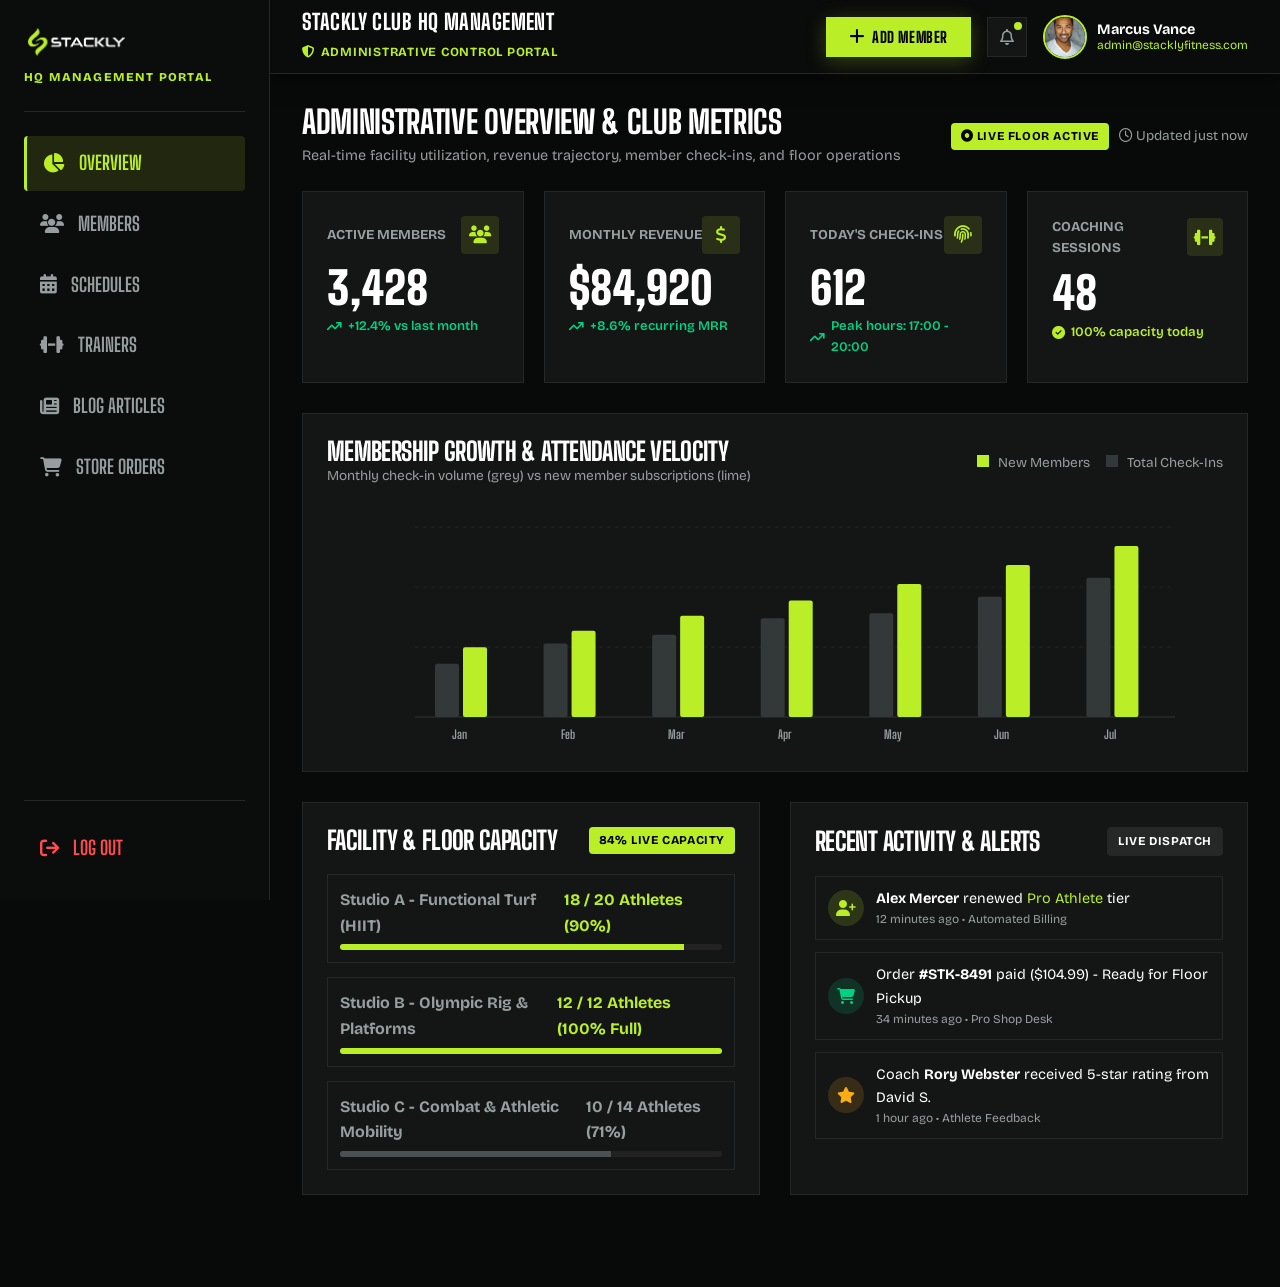
==== commit e2db0169: "Add files via upload" ====
--- a/admin-dashboard.html
+++ b/admin-dashboard.html
@@ -15,19 +15,27 @@
   <link rel="stylesheet" href="css/style.css">
   <link rel="stylesheet" href="css/pages.css">
 </head>
-<body>
+<body class="dashboard-body">
+
+  <!-- Mobile Sidebar Backdrop Overlay -->
+  <div class="dash-sidebar-backdrop" id="sidebar-backdrop"></div>
 
   <div class="dashboard-layout">
     <!-- Sidebar -->
     <aside class="dashboard-sidebar">
       <div>
-        <div class="dashboard-logo-area">
-          <a href="index.html" class="site-logo">
-            <img src="images/stackly-logo-dark.webp" alt="Stackly Logo" style="height: 36px;">
-          </a>
-          <div style="font-size: 0.75rem; text-transform: uppercase; color: var(--color-primary); font-weight: 800; letter-spacing: 0.1em; margin-top: 8px;">
-            HQ MANAGEMENT PORTAL
-          </div>
+        <div class="dashboard-logo-area" style="display: flex; align-items: flex-start; justify-content: space-between;">
+          <div>
+            <a href="index.html" class="site-logo">
+              <img src="images/stackly-logo-dark.webp" alt="Stackly Logo" style="height: 36px;">
+            </a>
+            <div style="font-size: 0.75rem; text-transform: uppercase; color: var(--color-primary); font-weight: 800; letter-spacing: 0.1em; margin-top: 8px;">
+              HQ MANAGEMENT PORTAL
+            </div>
+          </div>
+          <button type="button" id="sidebar-close-btn" class="dash-sidebar-close-btn" aria-label="Close Navigation">
+            <i class="fa-solid fa-xmark"></i>
+          </button>
         </div>
 
         <nav class="dashboard-menu">
@@ -65,31 +73,31 @@
     <main class="dashboard-main">
       <!-- Topbar -->
       <div class="dashboard-topbar">
-        <div style="display: flex; align-items: center; gap: 16px;">
-          <button id="sidebar-toggle-btn" class="btn btn-outline btn-sm" style="padding: 8px 12px;" aria-label="Toggle Navigation">
+        <div class="dash-topbar-left">
+          <button type="button" id="sidebar-toggle-btn" class="btn btn-outline btn-sm" style="padding: 8px 12px; flex-shrink: 0;" aria-label="Toggle Navigation">
             <i class="fa-solid fa-bars"></i>
           </button>
-          <div>
-            <h2 style="font-size: 1.45rem; color: #fff; margin-bottom: 2px; font-family: var(--font-heading); text-transform: uppercase; letter-spacing: 0.02em;">STACKLY CLUB HQ MANAGEMENT</h2>
-            <span style="font-size: 0.8rem; color: var(--color-primary); font-weight: 700; text-transform: uppercase; letter-spacing: 0.06em; display: inline-flex; align-items: center; gap: 6px;">
+          <div style="min-width: 0;">
+            <h2 style="font-size: 1.35rem; color: #fff; margin-bottom: 2px; font-family: var(--font-heading); text-transform: uppercase; letter-spacing: 0.02em; line-height: 1.2;">STACKLY CLUB HQ MANAGEMENT</h2>
+            <span style="font-size: 0.78rem; color: var(--color-primary); font-weight: 700; text-transform: uppercase; letter-spacing: 0.06em; display: inline-flex; align-items: center; gap: 6px;">
               <i class="fa-solid fa-shield-halved"></i> Administrative Control Portal
             </span>
           </div>
         </div>
 
         <div class="dash-user-area">
-          <a href="404.html" id="btn-add-member-modal" class="btn btn-primary btn-sm" style="text-decoration: none;">
-            <i class="fa-solid fa-plus"></i> Add Member
-          </a>
+          <button type="button" id="btn-add-member-modal" class="btn btn-primary btn-sm" style="display: inline-flex; align-items: center; gap: 6px; cursor: pointer;">
+            <i class="fa-solid fa-plus"></i> <span class="btn-text">Add Member</span>
+          </button>
 
           <div id="admin-bell-btn" style="position: relative; width: 40px; height: 40px; display: flex; align-items: center; justify-content: center; background-color: var(--color-dark-surface); border: 1px solid var(--color-dark-border); cursor: pointer;" title="Notifications">
             <i class="fa-regular fa-bell"></i>
             <span style="position: absolute; top: 4px; right: 4px; width: 8px; height: 8px; background-color: var(--color-primary); border-radius: 50%;"></span>
           </div>
 
-          <div style="display: flex; align-items: center; gap: 10px;">
+          <div style="display: flex; align-items: center; gap: 10px; min-width: 0;">
             <img src="images/avatar-2.webp" alt="Admin Avatar" class="dash-avatar">
-            <div style="display: flex; flex-direction: column; justify-content: center; min-width: 0;">
+            <div class="dash-profile-meta" style="display: flex; flex-direction: column; justify-content: center; min-width: 0;">
               <div id="admin-profile-name" style="font-weight: 700; color: #fff; font-size: 0.9rem; line-height: 1.2; white-space: nowrap; overflow: hidden; text-overflow: ellipsis; max-width: 180px;">Marcus Vance</div>
               <div id="admin-profile-email" style="font-size: 0.75rem; color: var(--color-primary); line-height: 1.2; white-space: nowrap; overflow: hidden; text-overflow: ellipsis; max-width: 180px;">admin@stacklyfitness.com</div>
             </div>
@@ -1276,8 +1284,8 @@
           </div>
         </div>
         <div class="dash-modal-footer">
-          <a href="404.html" id="cancel-member-modal-btn" class="btn btn-outline btn-sm" style="text-decoration: none;">Cancel</a>
-          <a href="404.html" class="btn btn-primary btn-sm" style="text-decoration: none;">Add Member to Roster <i class="fa-solid fa-plus"></i></a>
+          <button type="button" id="cancel-member-modal-btn" class="btn btn-outline btn-sm">Cancel</button>
+          <button type="submit" id="submit-member-modal-btn" class="btn btn-primary btn-sm">Add Member to Roster <i class="fa-solid fa-plus"></i></button>
         </div>
       </form>
     </div>
--- a/css/pages.css
+++ b/css/pages.css
@@ -2206,6 +2206,8 @@
   background-color: var(--color-card);
   color: var(--color-white);
   border: 1px solid var(--color-border);
+  cursor: pointer;
+  transition: all 0.2s ease;
 }
 
 .demo-btn:hover {
@@ -2267,6 +2269,9 @@
   display: flex;
   min-height: 100vh;
   background-color: #080909;
+  width: 100%;
+  max-width: 100vw;
+  overflow-x: hidden;
 }
 
 .dashboard-sidebar {
@@ -2278,9 +2283,12 @@
   justify-content: space-between;
   padding: 24px;
   flex-shrink: 0;
-  position: sticky;
+  position: fixed;
   top: 0;
+  left: 0;
+  bottom: 0;
   height: 100vh;
+  height: 100dvh;
   overflow-y: auto;
   z-index: 100;
 }
@@ -2336,14 +2344,23 @@
 }
 
 .dashboard-main {
+  margin-left: 270px;
+  padding-top: 74px;
+  width: calc(100% - 270px);
   flex: 1;
   display: flex;
   flex-direction: column;
   min-width: 0;
-  overflow-x: clip;
+  min-height: 100vh;
+  box-sizing: border-box;
+  overflow-x: hidden;
 }
 
 .dashboard-topbar {
+  position: fixed;
+  top: 0;
+  left: 270px;
+  right: 0;
   height: 74px;
   background-color: rgba(11, 12, 12, 0.96);
   backdrop-filter: blur(14px);
@@ -2353,10 +2370,9 @@
   display: flex;
   align-items: center;
   justify-content: space-between;
-  position: sticky;
-  top: 0;
   z-index: 95;
   box-shadow: 0 4px 20px rgba(0, 0, 0, 0.5);
+  box-sizing: border-box;
 }
 
 .dash-metrics-grid {
@@ -2892,40 +2908,540 @@
 }
 
 @media (max-width: 991px) {
+  body.dashboard-body,
+  body:has(.dashboard-layout) {
+    padding-top: 0 !important;
+    overflow-x: hidden !important;
+    width: 100% !important;
+  }
+
   .dashboard-layout {
     flex-direction: column;
-  }
+    min-height: 100vh;
+    width: 100%;
+    max-width: 100vw;
+    overflow-x: hidden;
+  }
+
+  /* Fixed Header Menu Bar on Mobile - Never scrolls away */
+  .dashboard-topbar {
+    position: fixed !important;
+    top: 0 !important;
+    left: 0 !important;
+    right: 0 !important;
+    width: 100% !important;
+    height: 64px !important;
+    min-height: 64px !important;
+    max-height: 64px !important;
+    padding: 0 16px !important;
+    display: flex !important;
+    align-items: center !important;
+    justify-content: space-between !important;
+    flex-wrap: nowrap !important;
+    gap: 10px !important;
+    z-index: 999 !important;
+    box-sizing: border-box !important;
+    background-color: rgba(11, 12, 12, 0.98) !important;
+    backdrop-filter: blur(14px) !important;
+    -webkit-backdrop-filter: blur(14px) !important;
+    border-bottom: 1px solid var(--color-border) !important;
+    box-shadow: 0 4px 15px rgba(0, 0, 0, 0.6) !important;
+  }
+
+  /* Main content offset so it never overlaps the fixed header */
+  .dashboard-main {
+    margin-left: 0 !important;
+    width: 100% !important;
+    padding-top: 64px !important;
+    min-height: 100vh !important;
+    box-sizing: border-box !important;
+    overflow-x: hidden !important;
+  }
+
+  /* Fixed Off-canvas mobile sidebar drawer */
   .dashboard-sidebar {
-    position: static;
-    height: auto;
-    width: 100%;
-    border-right: none;
-    border-bottom: 1px solid var(--color-border);
-    overflow-y: visible;
-  }
+    position: fixed !important;
+    top: 0 !important;
+    left: 0 !important;
+    width: 280px !important;
+    max-width: 85vw !important;
+    height: 100vh !important;
+    height: 100dvh !important;
+    background-color: #0b0c0c !important;
+    border-right: 1px solid var(--color-border) !important;
+    border-bottom: none !important;
+    z-index: 1050 !important;
+    transform: translateX(-105%) !important;
+    transition: transform 0.3s cubic-bezier(0.16, 1, 0.3, 1) !important;
+    box-shadow: 10px 0 40px rgba(0, 0, 0, 0.9) !important;
+    overflow-y: auto !important;
+    display: flex !important;
+    flex-direction: column !important;
+    justify-content: space-between !important;
+    padding: 20px 18px !important;
+    pointer-events: none;
+  }
+
+  .dashboard-sidebar.active {
+    transform: translateX(0) !important;
+    pointer-events: auto !important;
+  }
+
+  /* Backdrop overlay */
+  .dash-sidebar-backdrop {
+    position: fixed;
+    inset: 0;
+    background: rgba(0, 0, 0, 0.75);
+    backdrop-filter: blur(4px);
+    -webkit-backdrop-filter: blur(4px);
+    z-index: 1040;
+    opacity: 0;
+    pointer-events: none;
+    transition: opacity 0.3s ease;
+  }
+
+  .dash-sidebar-backdrop.active {
+    opacity: 1;
+    pointer-events: auto;
+  }
+
+  .dash-sidebar-close-btn {
+    display: flex !important;
+    align-items: center;
+    justify-content: center;
+    width: 34px;
+    height: 34px;
+    background: rgba(255, 255, 255, 0.06);
+    border: 1px solid var(--color-border);
+    border-radius: 4px;
+    color: #fff;
+    cursor: pointer;
+    font-size: 1.1rem;
+    transition: background 0.2s ease;
+    flex-shrink: 0;
+  }
+
+  .dash-sidebar-close-btn:hover,
+  .dash-sidebar-close-btn:active {
+    background: var(--color-primary);
+    border-color: var(--color-primary);
+    color: #000;
+  }
+
+  /* Fixed Header Menu Bar Hamburger Toggle */
+  #sidebar-toggle-btn {
+    display: inline-flex !important;
+    align-items: center !important;
+    justify-content: center !important;
+    width: 38px !important;
+    height: 38px !important;
+    min-width: 38px !important;
+    padding: 0 !important;
+    flex-shrink: 0 !important;
+    border-radius: 4px !important;
+    cursor: pointer !important;
+    background: rgba(255, 255, 255, 0.08) !important;
+    border: 1px solid var(--color-border) !important;
+    color: #fff !important;
+    font-size: 1.15rem !important;
+    transition: all 0.2s ease !important;
+    touch-action: manipulation;
+  }
+
+  #sidebar-toggle-btn:hover,
+  #sidebar-toggle-btn:active,
+  #sidebar-toggle-btn.active {
+    background: var(--color-primary) !important;
+    border-color: var(--color-primary) !important;
+    color: #000 !important;
+  }
+
+  #sidebar-toggle-btn i {
+    pointer-events: none !important;
+  }
+
+  .dash-topbar-left {
+    display: flex;
+    align-items: center;
+    gap: 10px;
+    min-width: 0;
+    flex: 1 1 auto;
+    overflow: hidden;
+  }
+
+  .dash-topbar-left h2 {
+    font-size: 1.15rem !important;
+    line-height: 1.2;
+    white-space: nowrap;
+    overflow: hidden;
+    text-overflow: ellipsis;
+    max-width: 220px;
+    margin: 0;
+  }
+
+  .dash-topbar-left span {
+    font-size: 0.72rem !important;
+    white-space: nowrap;
+    overflow: hidden;
+    text-overflow: ellipsis;
+    display: block;
+    max-width: 220px;
+  }
+
+  .dash-user-area {
+    display: flex;
+    align-items: center;
+    gap: 8px;
+    flex-shrink: 0;
+    justify-content: flex-end;
+  }
+
   .dash-two-col,
   .dash-two-col-unequal {
     grid-template-columns: 1fr;
-  }
-  .dashboard-topbar {
-    position: sticky;
-    top: 0;
-    height: auto;
-    padding: 16px 20px;
-    flex-wrap: wrap;
-    gap: 14px;
-    z-index: 95;
-  }
-  .dash-user-area {
+    gap: 16px;
+  }
+
+  .dashboard-content {
+    padding: 18px 14px;
+    box-sizing: border-box;
     width: 100%;
-    justify-content: space-between;
-  }
+    max-width: 100vw;
+    overflow-x: hidden;
+  }
+
+  .dash-metrics-grid {
+    grid-template-columns: repeat(2, 1fr);
+    gap: 12px;
+    margin-bottom: 20px;
+  }
+
+  .metric-card {
+    padding: 16px;
+  }
+
+  .metric-value {
+    font-size: 2.2rem;
+  }
+
   .dash-search {
     width: 100%;
   }
+
   .dash-search-results-dropdown {
     min-width: 100%;
     width: 100%;
+  }
+}
+
+@media (max-width: 576px) {
+  /* Ultra-clean Single Line Fixed Header on Phone Screens */
+  .dashboard-topbar {
+    height: 56px !important;
+    min-height: 56px !important;
+    max-height: 56px !important;
+    padding: 0 10px !important;
+    gap: 6px !important;
+    flex-wrap: nowrap !important;
+  }
+
+  .dashboard-main {
+    padding-top: 56px !important;
+  }
+
+  .dash-topbar-left {
+    gap: 8px !important;
+    min-width: 0 !important;
+    flex: 1 1 auto !important;
+    overflow: hidden !important;
+  }
+
+  #sidebar-toggle-btn {
+    width: 34px !important;
+    height: 34px !important;
+    min-width: 34px !important;
+    padding: 0 !important;
+    display: flex !important;
+    align-items: center !important;
+    justify-content: center !important;
+    flex-shrink: 0 !important;
+  }
+
+  .dash-topbar-left h2,
+  #customer-greeting {
+    font-size: 0.92rem !important;
+    line-height: 1.15 !important;
+    white-space: nowrap !important;
+    overflow: hidden !important;
+    text-overflow: ellipsis !important;
+    max-width: 125px !important;
+    margin: 0 !important;
+  }
+
+  .dash-topbar-left span,
+  #customer-streak {
+    font-size: 0.65rem !important;
+    white-space: nowrap !important;
+    overflow: hidden !important;
+    text-overflow: ellipsis !important;
+    display: block !important;
+    max-width: 125px !important;
+  }
+
+  .dash-user-area {
+    gap: 6px !important;
+    flex-shrink: 0 !important;
+    display: flex !important;
+    align-items: center !important;
+  }
+
+  #btn-add-member-modal,
+  #btn-book-session-modal {
+    padding: 5px 8px !important;
+    font-size: 0.72rem !important;
+    height: 32px !important;
+    white-space: nowrap !important;
+    gap: 4px !important;
+    display: inline-flex !important;
+    align-items: center !important;
+    justify-content: center !important;
+    flex-shrink: 0 !important;
+  }
+
+  #customer-bell-btn,
+  #admin-bell-btn {
+    width: 32px !important;
+    height: 32px !important;
+    min-width: 32px !important;
+    flex-shrink: 0 !important;
+  }
+
+  .dash-avatar {
+    width: 32px !important;
+    height: 32px !important;
+    min-width: 32px !important;
+    flex-shrink: 0 !important;
+  }
+
+  /* Completely hide name and email text on small screens so they never overflow */
+  .dash-profile-meta,
+  #customer-profile-name,
+  #customer-profile-email,
+  #admin-profile-name,
+  #admin-profile-email {
+    display: none !important;
+  }
+
+  /* Content area styling - strictly no overflow */
+  .dashboard-content {
+    padding: 12px 8px !important;
+    width: 100% !important;
+    max-width: 100vw !important;
+    box-sizing: border-box !important;
+    overflow-x: hidden !important;
+  }
+
+  .dash-section-header {
+    flex-direction: column !important;
+    align-items: flex-start !important;
+    gap: 6px !important;
+    margin-bottom: 12px !important;
+  }
+
+  .dash-section-title {
+    font-size: 1.25rem !important;
+    line-height: 1.15 !important;
+    margin-bottom: 2px !important;
+    word-break: break-word !important;
+  }
+
+  .dash-section-subtitle {
+    font-size: 0.78rem !important;
+    line-height: 1.35 !important;
+  }
+
+  .dash-metrics-grid {
+    grid-template-columns: 1fr !important;
+    gap: 10px !important;
+    margin-bottom: 14px !important;
+  }
+
+  .metric-card {
+    padding: 14px 12px !important;
+  }
+
+  .metric-value {
+    font-size: 1.9rem !important;
+  }
+
+  .chart-box,
+  .dash-table-card {
+    padding: 14px 10px !important;
+    margin-bottom: 14px !important;
+    box-sizing: border-box !important;
+    width: 100% !important;
+    max-width: 100% !important;
+    overflow-x: hidden !important;
+  }
+
+  .dash-card-header {
+    flex-direction: column !important;
+    align-items: flex-start !important;
+    gap: 8px !important;
+    margin-bottom: 12px !important;
+  }
+
+  .dash-card-title {
+    font-size: 1.15rem !important;
+    line-height: 1.2 !important;
+  }
+
+  /* Chat Box Mobile Fixes */
+  #coach-messages-box {
+    height: 220px !important;
+    padding: 10px 8px !important;
+    box-sizing: border-box !important;
+    width: 100% !important;
+    gap: 8px !important;
+  }
+
+  #coach-messages-box > div {
+    max-width: 88% !important;
+    font-size: 0.85rem !important;
+    padding: 8px 10px !important;
+    line-height: 1.35 !important;
+    word-break: break-word !important;
+    overflow-wrap: break-word !important;
+  }
+
+  #coach-chat-form {
+    gap: 6px !important;
+    width: 100% !important;
+    box-sizing: border-box !important;
+  }
+
+  #coach-chat-input {
+    font-size: 0.82rem !important;
+    padding: 8px 10px !important;
+    min-width: 0 !important;
+  }
+
+  #btn-send-coach-msg {
+    padding: 8px 12px !important;
+    font-size: 0.82rem !important;
+    flex-shrink: 0 !important;
+  }
+
+  /* Workout Grid Fixes */
+  #workout-log-form div[style*="grid-template-columns"] {
+    grid-template-columns: 1fr 1fr !important;
+    gap: 8px !important;
+  }
+
+  /* Meal items fixes */
+  .meal-item {
+    flex-direction: column !important;
+    align-items: flex-start !important;
+    gap: 6px !important;
+    padding: 10px 8px !important;
+    box-sizing: border-box !important;
+    width: 100% !important;
+  }
+
+  .meal-item label {
+    width: 100% !important;
+    min-width: 0 !important;
+  }
+
+  .meal-item > span {
+    align-self: flex-start !important;
+    margin-left: 28px !important;
+    font-size: 0.82rem !important;
+  }
+
+  /* Sessions Cards Mobile Fixes */
+  .session-item-card {
+    flex-direction: column !important;
+    align-items: flex-start !important;
+    gap: 10px !important;
+    padding: 12px 10px !important;
+    box-sizing: border-box !important;
+    width: 100% !important;
+  }
+
+  .session-item-card > div:last-child {
+    width: 100% !important;
+    display: flex !important;
+    justify-content: flex-start !important;
+    gap: 6px !important;
+    flex-wrap: wrap !important;
+  }
+
+  .dash-modal-dialog {
+    margin: 8px !important;
+    width: calc(100% - 16px) !important;
+  }
+
+  .dash-modal-header,
+  .dash-modal-body,
+  .dash-modal-footer {
+    padding: 12px 14px !important;
+  }
+}
+
+/* Mobile devices (<= 480px) */
+@media (max-width: 480px) {
+  #btn-add-member-modal .btn-text,
+  #btn-book-session-modal .btn-text {
+    display: none !important;
+  }
+  #btn-add-member-modal,
+  #btn-book-session-modal {
+    width: 32px !important;
+    height: 32px !important;
+    min-width: 32px !important;
+    padding: 0 !important;
+    display: flex !important;
+    align-items: center !important;
+    justify-content: center !important;
+  }
+  .dash-topbar-left h2,
+  #customer-greeting {
+    max-width: 110px !important;
+    font-size: 0.88rem !important;
+  }
+  .dash-topbar-left span,
+  #customer-streak {
+    max-width: 110px !important;
+    font-size: 0.62rem !important;
+  }
+}
+
+/* Extra small devices (like 320px in DevTools) */
+@media (max-width: 360px) {
+  .dash-topbar-left h2,
+  #customer-greeting {
+    max-width: 90px !important;
+    font-size: 0.8rem !important;
+  }
+  .dash-topbar-left span,
+  #customer-streak {
+    max-width: 90px !important;
+    font-size: 0.58rem !important;
+  }
+}
+
+@media (min-width: 992px) {
+  .dash-sidebar-close-btn,
+  .dash-sidebar-backdrop {
+    display: none !important;
+  }
+  #sidebar-toggle-btn {
+    display: none !important;
+  }
+  .dashboard-sidebar {
+    transform: none !important;
+    pointer-events: auto !important;
   }
 }
 
